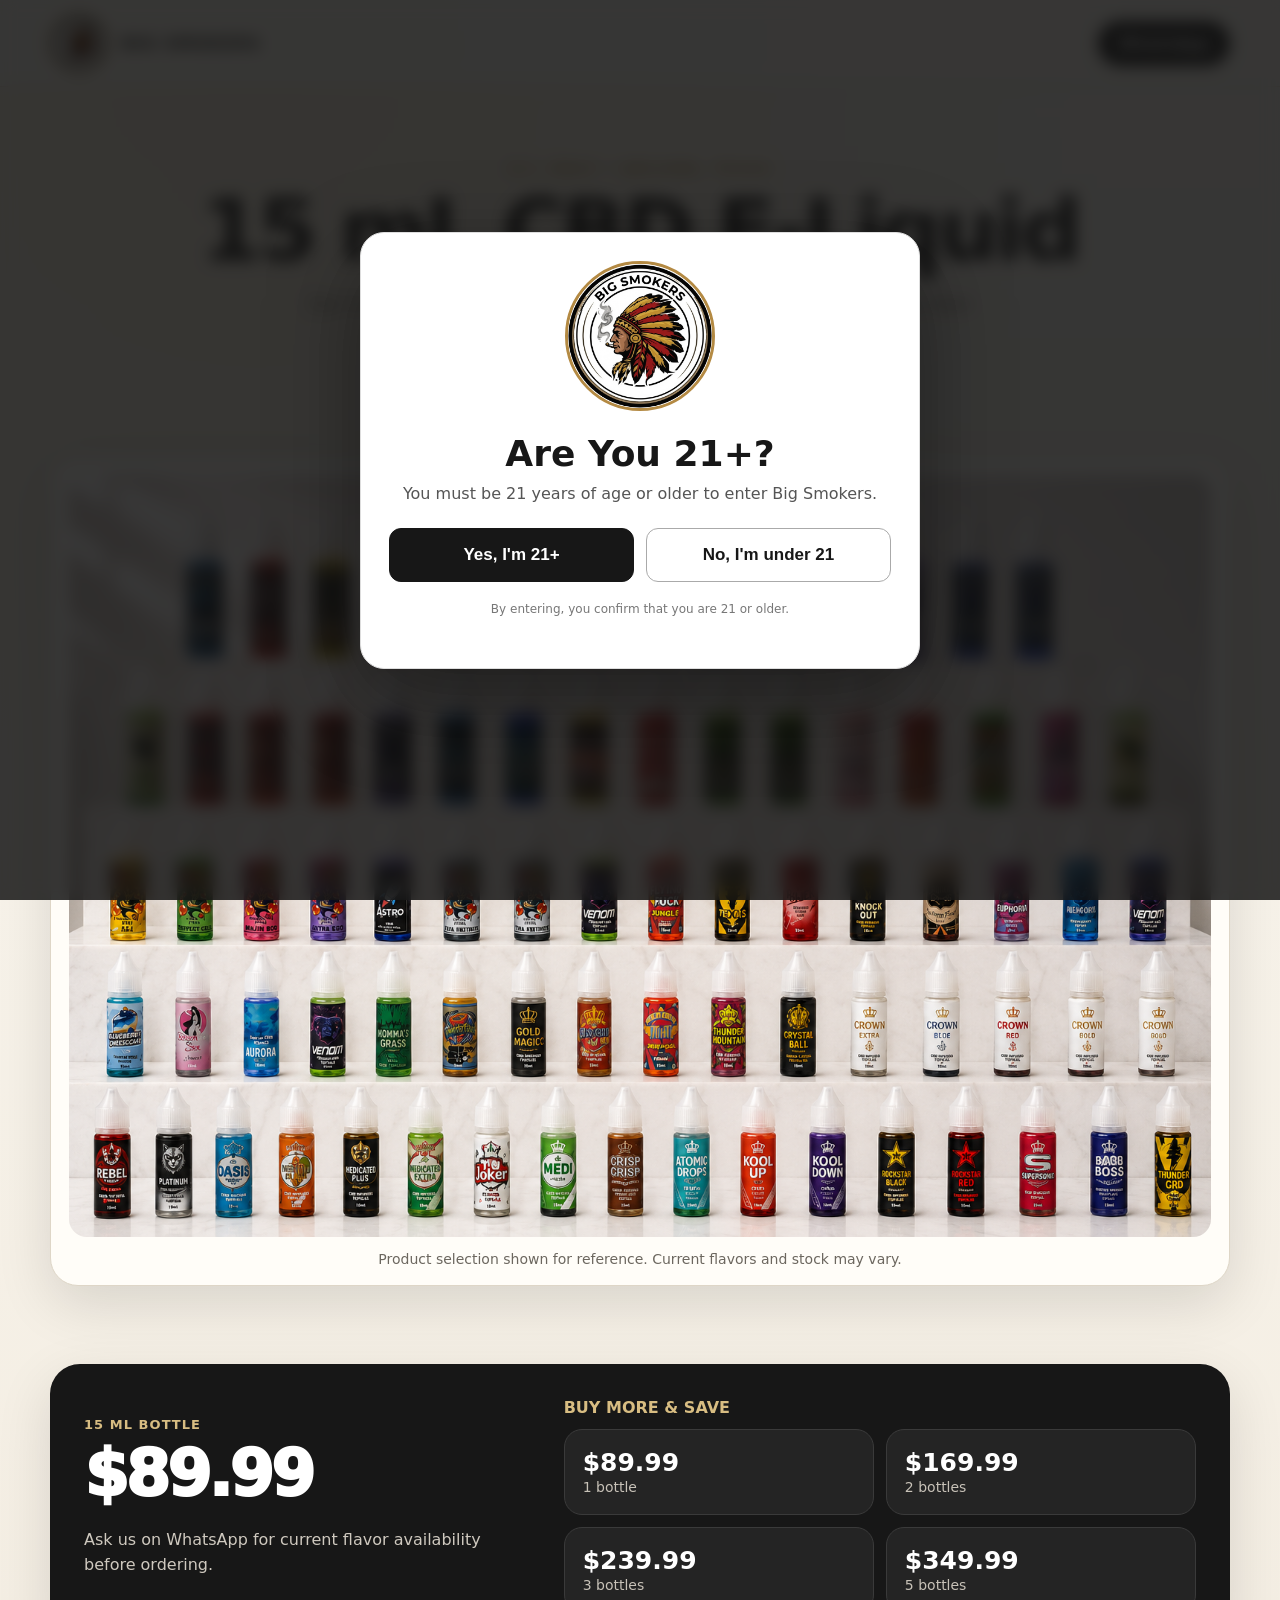
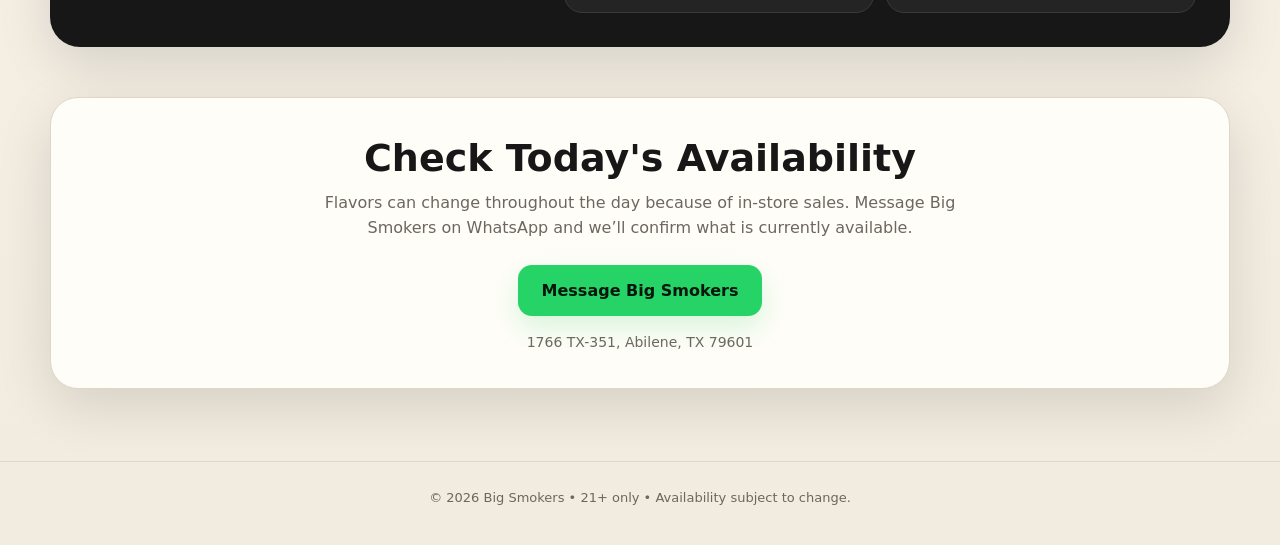
==== index.html @ 1f4ccf9c "Add files via upload" ====
<!doctype html>
<html lang="en">
<head>
<meta charset="utf-8">
<meta name="viewport" content="width=device-width,initial-scale=1">
<title>Big Smokers | 15 mL CBD E-Liquid</title>
<style>
:root{
  --cream:#f6f1e8;
  --paper:#fffdf8;
  --ink:#171717;
  --muted:#6c675f;
  --gold:#b48a43;
  --gold2:#d8bd82;
  --green:#25d366;
  --line:#ded6c7;
  --shadow:0 18px 55px rgba(0,0,0,.12);
}
*{box-sizing:border-box}
html{scroll-behavior:smooth}
body{
  margin:0;
  background:
    radial-gradient(circle at 20% 0%,rgba(216,189,130,.20),transparent 34%),
    linear-gradient(180deg,#faf7f0 0%,#f2ebdf 100%);
  color:var(--ink);
  font-family:Inter,ui-sans-serif,system-ui,-apple-system,BlinkMacSystemFont,"Segoe UI",sans-serif;
}
body.age-locked{overflow:hidden}
a{text-decoration:none;color:inherit}
.wrap{width:min(1180px,calc(100% - 32px));margin:auto}
header{
  position:sticky;top:0;z-index:20;
  backdrop-filter:blur(14px);
  background:rgba(250,247,240,.88);
  border-bottom:1px solid rgba(180,138,67,.24);
}
nav{height:86px;display:flex;align-items:center;justify-content:space-between;gap:18px}
.brand{display:flex;align-items:center;gap:14px;font-weight:900;letter-spacing:.08em}
.brand img{width:58px;height:58px;border-radius:50%;object-fit:cover;border:2px solid var(--gold)}
.whatsapp{
  background:var(--ink);color:white;padding:13px 20px;border-radius:999px;font-weight:800
}
.hero{padding:74px 0 34px;text-align:center}
.kicker{font-size:13px;letter-spacing:.18em;font-weight:900;color:var(--gold);text-transform:uppercase}
h1{font-size:clamp(44px,8vw,86px);line-height:.95;margin:14px auto 18px;max-width:950px;letter-spacing:-.045em}
.hero p{font-size:18px;line-height:1.6;color:var(--muted);max-width:700px;margin:0 auto 26px}
.cta{
  display:inline-flex;align-items:center;justify-content:center;
  background:var(--green);color:#08170d;font-weight:900;
  border-radius:14px;padding:16px 24px;box-shadow:0 12px 28px rgba(37,211,102,.18)
}
.photo-card{
  margin:32px auto 0;background:var(--paper);border:1px solid var(--line);
  border-radius:28px;padding:18px;box-shadow:var(--shadow);overflow:hidden
}
.photo-card img{display:block;width:100%;height:auto;border-radius:18px}
.caption{margin-top:14px;color:var(--muted);font-size:14px}
.price-section{padding:44px 0}
.price-card{
  display:grid;grid-template-columns:1fr 1.4fr;gap:28px;align-items:center;
  background:var(--ink);color:white;border-radius:30px;padding:34px;box-shadow:var(--shadow)
}
.price-main .label{color:var(--gold2);font-weight:800;letter-spacing:.08em;text-transform:uppercase;font-size:13px}
.price-main .price{font-size:64px;font-weight:950;letter-spacing:-.05em;margin:5px 0}
.price-main p{color:#cfc9bf;line-height:1.6}
.deals{display:grid;grid-template-columns:repeat(2,1fr);gap:12px}
.deal{background:#242424;border:1px solid #3a3a3a;border-radius:18px;padding:18px}
.deal strong{display:block;font-size:25px;color:white}
.deal span{color:#c8c2b8;font-size:14px}
.availability{padding:6px 0 72px}
.availability-card{
  text-align:center;background:var(--paper);border:1px solid var(--line);
  border-radius:28px;padding:38px;box-shadow:var(--shadow)
}
.availability-card h2{font-size:38px;margin:0 0 10px}
.availability-card p{color:var(--muted);max-width:680px;margin:0 auto 24px;line-height:1.6}
.location{font-size:14px;margin-top:18px;color:var(--muted)}
footer{border-top:1px solid var(--line);padding:28px 0 40px;text-align:center;color:var(--muted);font-size:13px}

/* Age gate */
.age-gate{
  position:fixed;inset:0;z-index:999999;
  display:flex;align-items:center;justify-content:center;
  padding:18px;background:rgba(17,17,17,.84);
  backdrop-filter:blur(8px);
}
.age-dialog{
  width:min(560px,100%);background:white;border-radius:24px;
  padding:28px;text-align:center;box-shadow:0 28px 90px rgba(0,0,0,.42);
  border:1px solid #ddd;
}
.age-dialog img{
  width:150px;height:150px;object-fit:cover;border-radius:50%;
  border:3px solid var(--gold);margin-bottom:12px
}
.age-dialog h2{font-size:36px;margin:6px 0 8px}
.age-dialog p{color:#555;line-height:1.5;margin:0 auto 22px}
.age-actions{display:grid;grid-template-columns:1fr 1fr;gap:12px}
.age-actions button{
  min-height:54px;border-radius:12px;font-size:17px;font-weight:850;cursor:pointer
}
.yes{background:var(--ink);color:white;border:1px solid var(--ink)}
.no{background:white;color:var(--ink);border:1px solid #aaa}
.age-note{font-size:12px!important;color:#777!important;margin-top:18px!important}
.denied{display:none}
.age-dialog.denied-mode .initial{display:none}
.age-dialog.denied-mode .denied{display:block}
.age-dialog.denied-mode .age-actions{display:none}

@media(max-width:760px){
  nav{height:74px}.brand span{font-size:13px}.brand img{width:46px;height:46px}
  .whatsapp{padding:11px 14px;font-size:14px}
  .hero{padding:48px 0 24px}.hero p{font-size:16px}
  .photo-card{padding:10px;border-radius:20px}.photo-card img{border-radius:13px}
  .price-card{grid-template-columns:1fr;padding:24px}.price-main .price{font-size:54px}
  .deals{grid-template-columns:1fr}
  .availability-card{padding:28px 20px}.availability-card h2{font-size:32px}
  .age-dialog{padding:22px}.age-dialog img{width:120px;height:120px}.age-dialog h2{font-size:30px}
}
</style>
</head>
<body class="age-locked">

<div id="ageGate" class="age-gate" role="dialog" aria-modal="true" aria-labelledby="ageTitle">
  <div id="ageDialog" class="age-dialog">
    <div class="initial">
      <img src="big-smokers-logo.jpeg" alt="Big Smokers logo">
      <h2 id="ageTitle">Are You 21+?</h2>
      <p>You must be 21 years of age or older to enter Big Smokers.</p>
      <div class="age-actions">
        <button class="yes" onclick="enterSite()">Yes, I'm 21+</button>
        <button class="no" onclick="denyAccess()">No, I'm under 21</button>
      </div>
      <p class="age-note">By entering, you confirm that you are 21 or older.</p>
    </div>
    <div class="denied">
      <img src="big-smokers-logo.jpeg" alt="Big Smokers logo">
      <h2>Access Restricted</h2>
      <p>This website is intended only for visitors age 21 and older.</p>
    </div>
  </div>
</div>

<header>
  <div class="wrap">
    <nav>
      <a class="brand" href="#">
        <img src="big-smokers-logo.jpeg" alt="Big Smokers logo">
        <span>BIG SMOKERS</span>
      </a>
      <a class="whatsapp" href="https://wa.me/13134426433?text=Hi%20Big%20Smokers%2C%20I%27d%20like%20to%20check%20today%27s%20CBD%20availability%20and%20flavors.">WhatsApp</a>
    </nav>
  </div>
</header>

<main>
  <section class="hero">
    <div class="wrap">
      <div class="kicker">21+ Only • Abilene, Texas</div>
      <h1>15 mL CBD E-Liquid</h1>
      <p>Our in-store selection changes frequently. View the collection below, then message us to check which flavors are available today.</p>
      <a class="cta" href="https://wa.me/13134426433?text=Hi%20Big%20Smokers%2C%20I%27d%20like%20to%20check%20today%27s%20CBD%20availability%20and%20flavors.">Check Availability on WhatsApp</a>

      <div class="photo-card">
        <img src="cbd-products.png" alt="Big Smokers CBD e-liquid selection">
        <div class="caption">Product selection shown for reference. Current flavors and stock may vary.</div>
      </div>
    </div>
  </section>

  <section class="price-section">
    <div class="wrap">
      <div class="price-card">
        <div class="price-main">
          <div class="label">15 mL Bottle</div>
          <div class="price">$89.99</div>
          <p>Ask us on WhatsApp for current flavor availability before ordering.</p>
        </div>
        <div>
          <div class="label" style="color:#d8bd82;font-weight:900;margin-bottom:12px">BUY MORE &amp; SAVE</div>
          <div class="deals">
            <div class="deal"><strong>$89.99</strong><span>1 bottle</span></div>
            <div class="deal"><strong>$169.99</strong><span>2 bottles</span></div>
            <div class="deal"><strong>$239.99</strong><span>3 bottles</span></div>
            <div class="deal"><strong>$349.99</strong><span>5 bottles</span></div>
          </div>
        </div>
      </div>
    </div>
  </section>

  <section class="availability">
    <div class="wrap">
      <div class="availability-card">
        <h2>Check Today's Availability</h2>
        <p>Flavors can change throughout the day because of in-store sales. Message Big Smokers on WhatsApp and we’ll confirm what is currently available.</p>
        <a class="cta" href="https://wa.me/13134426433?text=Hi%20Big%20Smokers%2C%20I%27d%20like%20to%20check%20today%27s%20CBD%20availability%20and%20flavors.">Message Big Smokers</a>
        <div class="location">1766 TX-351, Abilene, TX 79601</div>
      </div>
    </div>
  </section>
</main>

<footer>
  <div class="wrap">© 2026 Big Smokers • 21+ only • Availability subject to change.</div>
</footer>

<script>
function enterSite(){
  document.getElementById("ageGate").style.display="none";
  document.body.classList.remove("age-locked");
}
function denyAccess(){
  document.getElementById("ageDialog").classList.add("denied-mode");
}
</script>
</body>
</html>
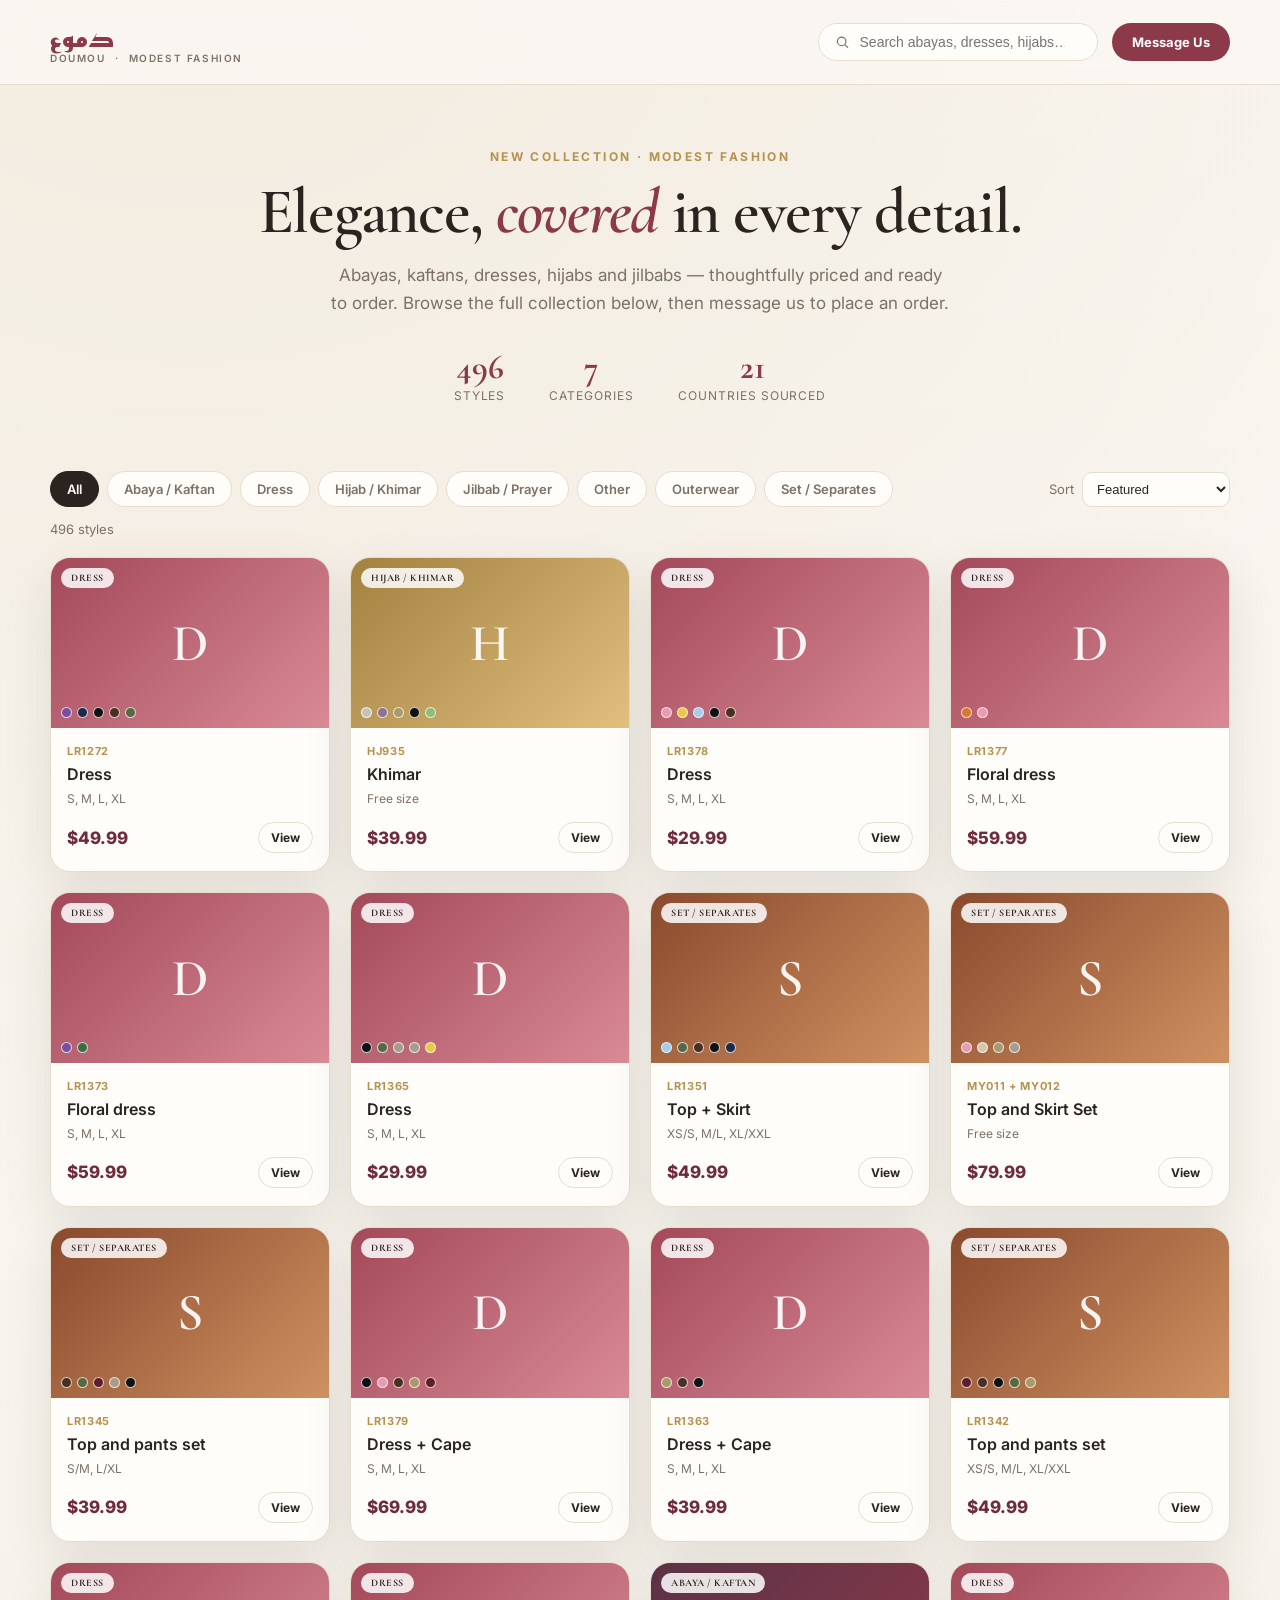
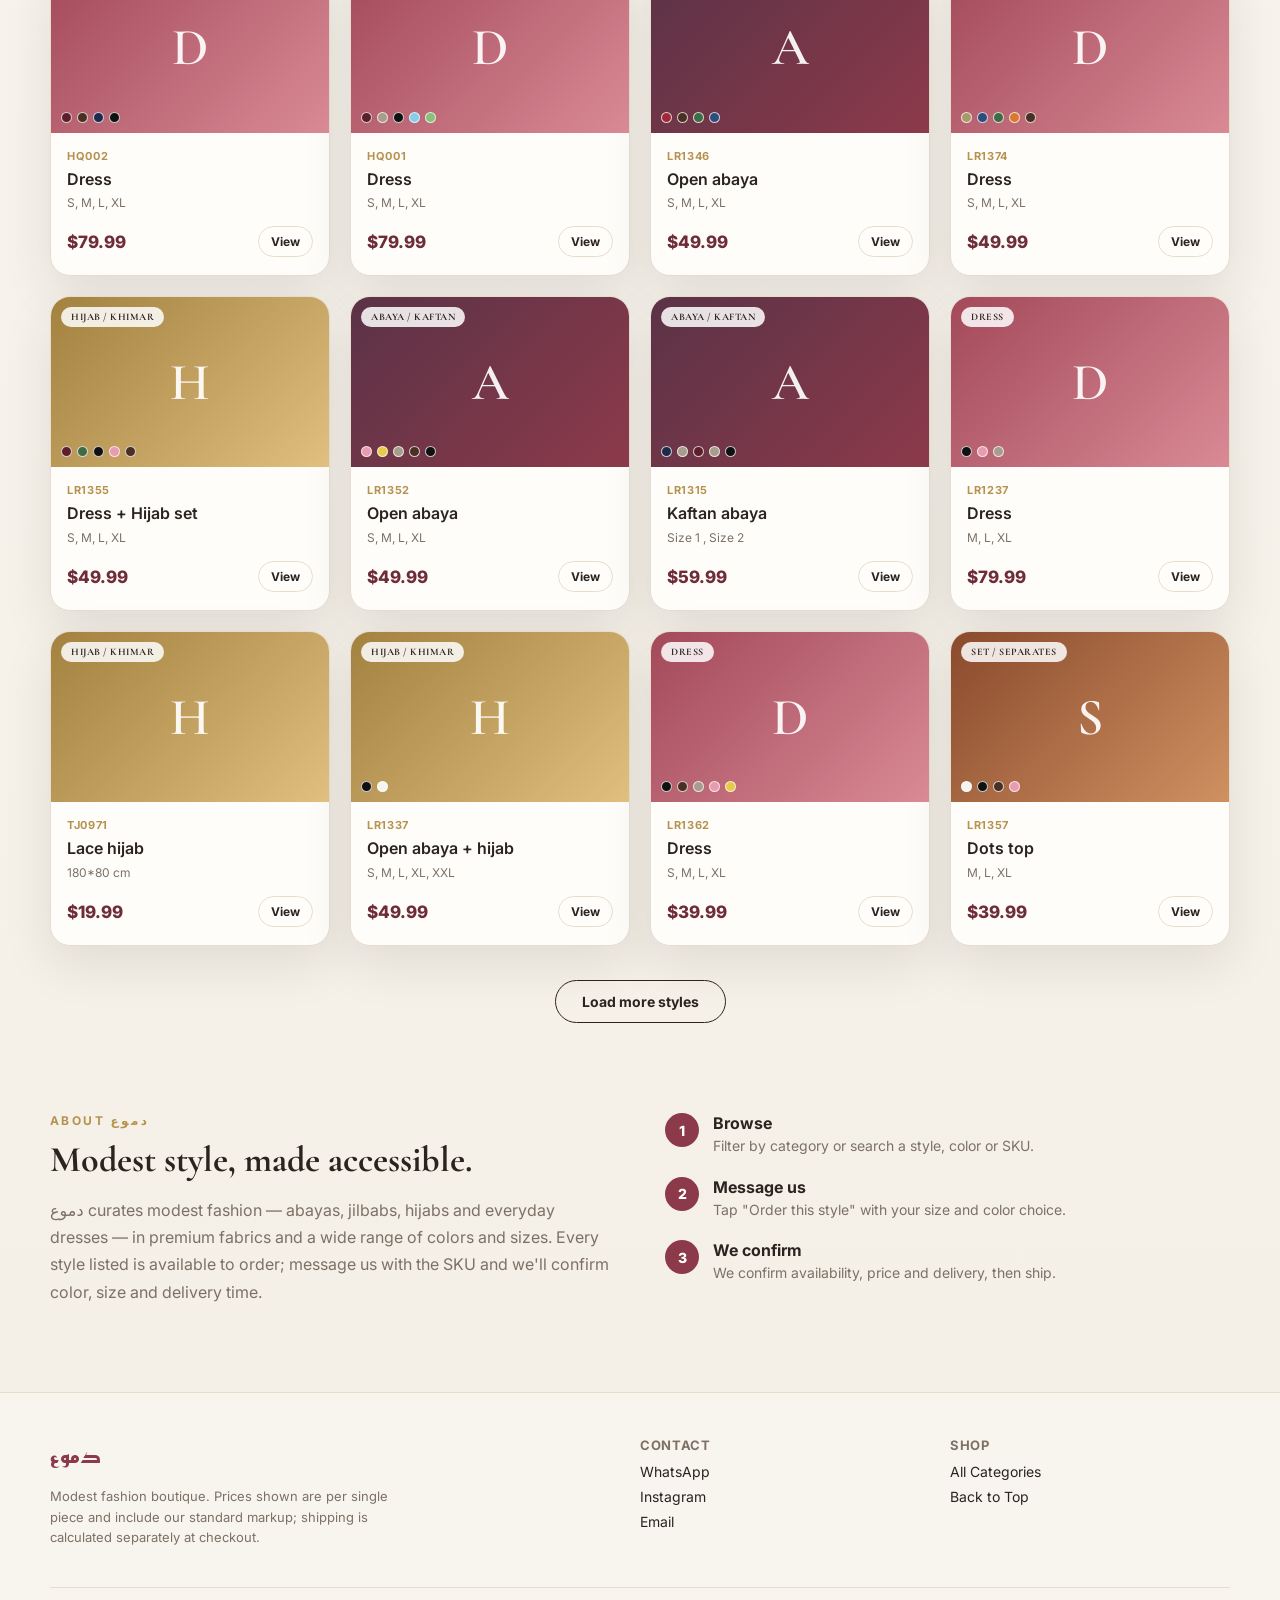
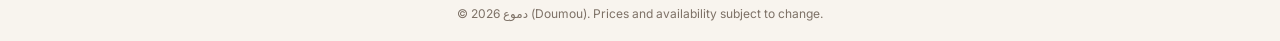
==== commit fcc61ced: "Replace site with دموع modest fashion storefront Removes the old Big Smokers CBD page and builds a n" ====
--- a/index.html
+++ b/index.html
@@ -3,217 +3,144 @@
 <head>
 <meta charset="utf-8">
 <meta name="viewport" content="width=device-width,initial-scale=1">
-<title>Big Smokers | 15 mL CBD E-Liquid</title>
-<style>
-:root{
-  --cream:#f6f1e8;
-  --paper:#fffdf8;
-  --ink:#171717;
-  --muted:#6c675f;
-  --gold:#b48a43;
-  --gold2:#d8bd82;
-  --green:#25d366;
-  --line:#ded6c7;
-  --shadow:0 18px 55px rgba(0,0,0,.12);
-}
-*{box-sizing:border-box}
-html{scroll-behavior:smooth}
-body{
-  margin:0;
-  background:
-    radial-gradient(circle at 20% 0%,rgba(216,189,130,.20),transparent 34%),
-    linear-gradient(180deg,#faf7f0 0%,#f2ebdf 100%);
-  color:var(--ink);
-  font-family:Inter,ui-sans-serif,system-ui,-apple-system,BlinkMacSystemFont,"Segoe UI",sans-serif;
-}
-body.age-locked{overflow:hidden}
-a{text-decoration:none;color:inherit}
-.wrap{width:min(1180px,calc(100% - 32px));margin:auto}
-header{
-  position:sticky;top:0;z-index:20;
-  backdrop-filter:blur(14px);
-  background:rgba(250,247,240,.88);
-  border-bottom:1px solid rgba(180,138,67,.24);
-}
-nav{height:86px;display:flex;align-items:center;justify-content:space-between;gap:18px}
-.brand{display:flex;align-items:center;gap:14px;font-weight:900;letter-spacing:.08em}
-.brand img{width:58px;height:58px;border-radius:50%;object-fit:cover;border:2px solid var(--gold)}
-.whatsapp{
-  background:var(--ink);color:white;padding:13px 20px;border-radius:999px;font-weight:800
-}
-.hero{padding:74px 0 34px;text-align:center}
-.kicker{font-size:13px;letter-spacing:.18em;font-weight:900;color:var(--gold);text-transform:uppercase}
-h1{font-size:clamp(44px,8vw,86px);line-height:.95;margin:14px auto 18px;max-width:950px;letter-spacing:-.045em}
-.hero p{font-size:18px;line-height:1.6;color:var(--muted);max-width:700px;margin:0 auto 26px}
-.cta{
-  display:inline-flex;align-items:center;justify-content:center;
-  background:var(--green);color:#08170d;font-weight:900;
-  border-radius:14px;padding:16px 24px;box-shadow:0 12px 28px rgba(37,211,102,.18)
-}
-.photo-card{
-  margin:32px auto 0;background:var(--paper);border:1px solid var(--line);
-  border-radius:28px;padding:18px;box-shadow:var(--shadow);overflow:hidden
-}
-.photo-card img{display:block;width:100%;height:auto;border-radius:18px}
-.caption{margin-top:14px;color:var(--muted);font-size:14px}
-.price-section{padding:44px 0}
-.price-card{
-  display:grid;grid-template-columns:1fr 1.4fr;gap:28px;align-items:center;
-  background:var(--ink);color:white;border-radius:30px;padding:34px;box-shadow:var(--shadow)
-}
-.price-main .label{color:var(--gold2);font-weight:800;letter-spacing:.08em;text-transform:uppercase;font-size:13px}
-.price-main .price{font-size:64px;font-weight:950;letter-spacing:-.05em;margin:5px 0}
-.price-main p{color:#cfc9bf;line-height:1.6}
-.deals{display:grid;grid-template-columns:repeat(2,1fr);gap:12px}
-.deal{background:#242424;border:1px solid #3a3a3a;border-radius:18px;padding:18px}
-.deal strong{display:block;font-size:25px;color:white}
-.deal span{color:#c8c2b8;font-size:14px}
-.availability{padding:6px 0 72px}
-.availability-card{
-  text-align:center;background:var(--paper);border:1px solid var(--line);
-  border-radius:28px;padding:38px;box-shadow:var(--shadow)
-}
-.availability-card h2{font-size:38px;margin:0 0 10px}
-.availability-card p{color:var(--muted);max-width:680px;margin:0 auto 24px;line-height:1.6}
-.location{font-size:14px;margin-top:18px;color:var(--muted)}
-footer{border-top:1px solid var(--line);padding:28px 0 40px;text-align:center;color:var(--muted);font-size:13px}
+<title>دموع | Modest Fashion Boutique</title>
+<meta name="description" content="دموع — modest fashion boutique. Abayas, dresses, hijabs, jilbabs and separates.">
+<link rel="preconnect" href="https://fonts.googleapis.com">
+<link rel="preconnect" href="https://fonts.gstatic.com" crossorigin>
+<link href="https://fonts.googleapis.com/css2?family=Cormorant+Garamond:ital,wght@0,500;0,600;1,500&family=Reem+Kufi:wght@500;700&family=Inter:wght@400;500;600;700&display=swap" rel="stylesheet">
+<link rel="stylesheet" href="style.css">
+</head>
+<body>
 
-/* Age gate */
-.age-gate{
-  position:fixed;inset:0;z-index:999999;
-  display:flex;align-items:center;justify-content:center;
-  padding:18px;background:rgba(17,17,17,.84);
-  backdrop-filter:blur(8px);
-}
-.age-dialog{
-  width:min(560px,100%);background:white;border-radius:24px;
-  padding:28px;text-align:center;box-shadow:0 28px 90px rgba(0,0,0,.42);
-  border:1px solid #ddd;
-}
-.age-dialog img{
-  width:150px;height:150px;object-fit:cover;border-radius:50%;
-  border:3px solid var(--gold);margin-bottom:12px
-}
-.age-dialog h2{font-size:36px;margin:6px 0 8px}
-.age-dialog p{color:#555;line-height:1.5;margin:0 auto 22px}
-.age-actions{display:grid;grid-template-columns:1fr 1fr;gap:12px}
-.age-actions button{
-  min-height:54px;border-radius:12px;font-size:17px;font-weight:850;cursor:pointer
-}
-.yes{background:var(--ink);color:white;border:1px solid var(--ink)}
-.no{background:white;color:var(--ink);border:1px solid #aaa}
-.age-note{font-size:12px!important;color:#777!important;margin-top:18px!important}
-.denied{display:none}
-.age-dialog.denied-mode .initial{display:none}
-.age-dialog.denied-mode .denied{display:block}
-.age-dialog.denied-mode .age-actions{display:none}
-
-@media(max-width:760px){
-  nav{height:74px}.brand span{font-size:13px}.brand img{width:46px;height:46px}
-  .whatsapp{padding:11px 14px;font-size:14px}
-  .hero{padding:48px 0 24px}.hero p{font-size:16px}
-  .photo-card{padding:10px;border-radius:20px}.photo-card img{border-radius:13px}
-  .price-card{grid-template-columns:1fr;padding:24px}.price-main .price{font-size:54px}
-  .deals{grid-template-columns:1fr}
-  .availability-card{padding:28px 20px}.availability-card h2{font-size:32px}
-  .age-dialog{padding:22px}.age-dialog img{width:120px;height:120px}.age-dialog h2{font-size:30px}
-}
-</style>
-</head>
-<body class="age-locked">
-
-<div id="ageGate" class="age-gate" role="dialog" aria-modal="true" aria-labelledby="ageTitle">
-  <div id="ageDialog" class="age-dialog">
-    <div class="initial">
-      <img src="big-smokers-logo.jpeg" alt="Big Smokers logo">
-      <h2 id="ageTitle">Are You 21+?</h2>
-      <p>You must be 21 years of age or older to enter Big Smokers.</p>
-      <div class="age-actions">
-        <button class="yes" onclick="enterSite()">Yes, I'm 21+</button>
-        <button class="no" onclick="denyAccess()">No, I'm under 21</button>
+<header class="site-header">
+  <div class="wrap nav">
+    <a class="brand" href="#top">
+      <span class="brand-ar">دموع</span>
+      <span class="brand-en">DOUMOU &nbsp;·&nbsp; Modest Fashion</span>
+    </a>
+    <button class="nav-toggle" id="navToggle" aria-label="Toggle menu" aria-expanded="false">
+      <span></span><span></span><span></span>
+    </button>
+    <div class="nav-actions" id="navActions">
+      <div class="search-box">
+        <svg width="16" height="16" viewBox="0 0 24 24" fill="none"><circle cx="11" cy="11" r="7" stroke="currentColor" stroke-width="2"/><path d="M21 21L16.65 16.65" stroke="currentColor" stroke-width="2" stroke-linecap="round"/></svg>
+        <input id="searchInput" type="search" placeholder="Search abayas, dresses, hijabs…" aria-label="Search products">
       </div>
-      <p class="age-note">By entering, you confirm that you are 21 or older.</p>
+      <a class="cta-small" id="contactCta" href="#" target="_blank" rel="noopener">Message Us</a>
     </div>
-    <div class="denied">
-      <img src="big-smokers-logo.jpeg" alt="Big Smokers logo">
-      <h2>Access Restricted</h2>
-      <p>This website is intended only for visitors age 21 and older.</p>
-    </div>
-  </div>
-</div>
-
-<header>
-  <div class="wrap">
-    <nav>
-      <a class="brand" href="#">
-        <img src="big-smokers-logo.jpeg" alt="Big Smokers logo">
-        <span>BIG SMOKERS</span>
-      </a>
-      <a class="whatsapp" href="https://wa.me/13134426433?text=Hi%20Big%20Smokers%2C%20I%27d%20like%20to%20check%20today%27s%20CBD%20availability%20and%20flavors.">WhatsApp</a>
-    </nav>
   </div>
 </header>
 
-<main>
+<main id="top">
   <section class="hero">
     <div class="wrap">
-      <div class="kicker">21+ Only • Abilene, Texas</div>
-      <h1>15 mL CBD E-Liquid</h1>
-      <p>Our in-store selection changes frequently. View the collection below, then message us to check which flavors are available today.</p>
-      <a class="cta" href="https://wa.me/13134426433?text=Hi%20Big%20Smokers%2C%20I%27d%20like%20to%20check%20today%27s%20CBD%20availability%20and%20flavors.">Check Availability on WhatsApp</a>
-
-      <div class="photo-card">
-        <img src="cbd-products.png" alt="Big Smokers CBD e-liquid selection">
-        <div class="caption">Product selection shown for reference. Current flavors and stock may vary.</div>
+      <div class="kicker">New Collection · Modest Fashion</div>
+      <h1>Elegance, <em>covered</em> in every detail.</h1>
+      <p>Abayas, kaftans, dresses, hijabs and jilbabs — thoughtfully priced and ready to order.
+      Browse the full collection below, then message us to place an order.</p>
+      <div class="hero-stats">
+        <div><strong id="statCount">0</strong><span>Styles</span></div>
+        <div><strong id="statCats">7</strong><span>Categories</span></div>
+        <div><strong>21</strong><span>Countries Sourced</span></div>
       </div>
     </div>
   </section>
 
-  <section class="price-section">
+  <section class="catalog">
     <div class="wrap">
-      <div class="price-card">
-        <div class="price-main">
-          <div class="label">15 mL Bottle</div>
-          <div class="price">$89.99</div>
-          <p>Ask us on WhatsApp for current flavor availability before ordering.</p>
+      <div class="filter-bar">
+        <div class="tabs" id="categoryTabs">
+          <button class="tab active" data-cat="all">All</button>
         </div>
-        <div>
-          <div class="label" style="color:#d8bd82;font-weight:900;margin-bottom:12px">BUY MORE &amp; SAVE</div>
-          <div class="deals">
-            <div class="deal"><strong>$89.99</strong><span>1 bottle</span></div>
-            <div class="deal"><strong>$169.99</strong><span>2 bottles</span></div>
-            <div class="deal"><strong>$239.99</strong><span>3 bottles</span></div>
-            <div class="deal"><strong>$349.99</strong><span>5 bottles</span></div>
-          </div>
+        <div class="sort-box">
+          <label for="sortSelect">Sort</label>
+          <select id="sortSelect">
+            <option value="featured">Featured</option>
+            <option value="price-asc">Price: Low to High</option>
+            <option value="price-desc">Price: High to Low</option>
+            <option value="name-asc">Name: A–Z</option>
+          </select>
         </div>
+      </div>
+
+      <div class="result-line">
+        <span id="resultCount"></span>
+        <button class="clear-filters" id="clearFilters" hidden>Clear filters</button>
+      </div>
+
+      <div class="grid" id="productGrid" aria-live="polite"></div>
+
+      <div class="empty-state" id="emptyState" hidden>
+        <p>No styles match your search.</p>
+        <button class="cta-outline" id="emptyClear">Clear filters</button>
+      </div>
+
+      <div class="load-more-wrap">
+        <button class="cta-outline" id="loadMoreBtn">Load more styles</button>
       </div>
     </div>
   </section>
 
-  <section class="availability">
-    <div class="wrap">
-      <div class="availability-card">
-        <h2>Check Today's Availability</h2>
-        <p>Flavors can change throughout the day because of in-store sales. Message Big Smokers on WhatsApp and we’ll confirm what is currently available.</p>
-        <a class="cta" href="https://wa.me/13134426433?text=Hi%20Big%20Smokers%2C%20I%27d%20like%20to%20check%20today%27s%20CBD%20availability%20and%20flavors.">Message Big Smokers</a>
-        <div class="location">1766 TX-351, Abilene, TX 79601</div>
+  <section class="about">
+    <div class="wrap about-grid">
+      <div>
+        <div class="kicker">About دموع</div>
+        <h2>Modest style, made accessible.</h2>
+        <p>دموع curates modest fashion — abayas, jilbabs, hijabs and everyday dresses — in
+        premium fabrics and a wide range of colors and sizes. Every style listed is available
+        to order; message us with the SKU and we'll confirm color, size and delivery time.</p>
+      </div>
+      <div class="how-to">
+        <div class="step"><span>1</span><div><strong>Browse</strong><p>Filter by category or search a style, color or SKU.</p></div></div>
+        <div class="step"><span>2</span><div><strong>Message us</strong><p>Tap "Order this style" with your size and color choice.</p></div></div>
+        <div class="step"><span>3</span><div><strong>We confirm</strong><p>We confirm availability, price and delivery, then ship.</p></div></div>
       </div>
     </div>
   </section>
 </main>
 
-<footer>
-  <div class="wrap">© 2026 Big Smokers • 21+ only • Availability subject to change.</div>
+<footer class="site-footer">
+  <div class="wrap footer-grid">
+    <div>
+      <span class="brand-ar small">دموع</span>
+      <p>Modest fashion boutique. Prices shown are per single piece and include our standard
+      markup; shipping is calculated separately at checkout.</p>
+    </div>
+    <div>
+      <strong>Contact</strong>
+      <a id="footerWhatsapp" href="#" target="_blank" rel="noopener">WhatsApp</a>
+      <a id="footerInstagram" href="#" target="_blank" rel="noopener">Instagram</a>
+      <a id="footerEmail" href="#">Email</a>
+    </div>
+    <div>
+      <strong>Shop</strong>
+      <a href="#categoryTabs">All Categories</a>
+      <a href="#top">Back to Top</a>
+    </div>
+  </div>
+  <div class="wrap legal">© <span id="year"></span> دموع (Doumou). Prices and availability subject to change.</div>
 </footer>
 
-<script>
-function enterSite(){
-  document.getElementById("ageGate").style.display="none";
-  document.body.classList.remove("age-locked");
-}
-function denyAccess(){
-  document.getElementById("ageDialog").classList.add("denied-mode");
-}
-</script>
+<div class="product-modal" id="productModal" role="dialog" aria-modal="true" hidden>
+  <div class="modal-backdrop" id="modalBackdrop"></div>
+  <div class="modal-panel">
+    <button class="modal-close" id="modalClose" aria-label="Close">&times;</button>
+    <div class="modal-swatch" id="modalSwatch"></div>
+    <div class="modal-body">
+      <div class="modal-cat" id="modalCat"></div>
+      <h3 id="modalName"></h3>
+      <div class="modal-price" id="modalPrice"></div>
+      <dl class="modal-facts">
+        <div><dt>SKU</dt><dd id="modalSku"></dd></div>
+        <div><dt>Material</dt><dd id="modalMaterial"></dd></div>
+        <div><dt>Sizes</dt><dd id="modalSizes"></dd></div>
+        <div><dt>Colors</dt><dd id="modalColors"></dd></div>
+      </dl>
+      <a class="cta" id="modalOrder" href="#" target="_blank" rel="noopener">Order this style</a>
+    </div>
+  </div>
+</div>
+
+<script src="app.js"></script>
 </body>
 </html>
--- a/style.css
+++ b/style.css
@@ -0,0 +1,195 @@
+:root{
+  --cream:#f8f4ee;
+  --paper:#fffdfa;
+  --ink:#2b2320;
+  --muted:#7d7166;
+  --rose:#8c3a4a;
+  --rose-dark:#6e2c39;
+  --gold:#b6924f;
+  --gold-light:#e7d6ae;
+  --line:#e7ddcd;
+  --shadow:0 18px 50px rgba(43,35,32,.10);
+}
+*{box-sizing:border-box}
+html{scroll-behavior:smooth}
+body{
+  margin:0;
+  background:
+    radial-gradient(circle at 15% -10%, rgba(182,146,79,.14), transparent 40%),
+    linear-gradient(180deg,#faf7f2 0%,#f4efe6 100%);
+  color:var(--ink);
+  font-family:Inter,ui-sans-serif,system-ui,-apple-system,"Segoe UI",sans-serif;
+}
+a{text-decoration:none;color:inherit}
+button{font-family:inherit}
+.wrap{width:min(1180px,calc(100% - 32px));margin:auto}
+h1,h2,h3{font-family:"Cormorant Garamond",Georgia,serif}
+
+/* ---------- Header ---------- */
+.site-header{
+  position:sticky;top:0;z-index:30;
+  backdrop-filter:blur(14px);
+  background:rgba(250,247,242,.9);
+  border-bottom:1px solid var(--line);
+}
+.nav{height:84px;display:flex;align-items:center;justify-content:space-between;gap:18px}
+.brand{display:flex;flex-direction:column;line-height:1.05}
+.brand-ar{font-family:"Reem Kufi",serif;font-size:30px;font-weight:700;color:var(--rose)}
+.brand-en{font-size:10px;letter-spacing:.16em;font-weight:600;color:var(--muted);text-transform:uppercase}
+.nav-actions{display:flex;align-items:center;gap:14px}
+.search-box{
+  display:flex;align-items:center;gap:8px;background:var(--paper);
+  border:1px solid var(--line);border-radius:999px;padding:9px 16px;color:var(--muted);
+  width:280px;
+}
+.search-box input{border:none;outline:none;background:transparent;font-size:14px;width:100%;color:var(--ink)}
+.cta-small{background:var(--rose);color:#fff;font-weight:700;font-size:13px;padding:11px 20px;border-radius:999px;white-space:nowrap}
+.nav-toggle{display:none;flex-direction:column;gap:4px;background:none;border:none;cursor:pointer;padding:6px}
+.nav-toggle span{width:22px;height:2px;background:var(--ink)}
+
+/* ---------- Hero ---------- */
+.hero{padding:64px 0 20px;text-align:center}
+.kicker{font-size:12px;letter-spacing:.2em;font-weight:700;color:var(--gold);text-transform:uppercase}
+h1{font-size:clamp(38px,6vw,64px);line-height:1.05;margin:14px auto 16px;max-width:780px;letter-spacing:-.02em;font-weight:600}
+h1 em{font-style:italic;color:var(--rose)}
+.hero p{font-size:17px;line-height:1.65;color:var(--muted);max-width:620px;margin:0 auto 30px}
+.hero-stats{display:flex;justify-content:center;gap:44px;margin-top:8px}
+.hero-stats div{display:flex;flex-direction:column;align-items:center}
+.hero-stats strong{font-family:"Cormorant Garamond",serif;font-size:34px;color:var(--rose)}
+.hero-stats span{font-size:12px;letter-spacing:.08em;text-transform:uppercase;color:var(--muted)}
+
+/* ---------- Filter bar ---------- */
+.catalog{padding:48px 0 20px}
+.filter-bar{
+  display:flex;justify-content:space-between;align-items:center;gap:16px;
+  flex-wrap:wrap;margin-bottom:14px;
+}
+.tabs{display:flex;flex-wrap:wrap;gap:8px}
+.tab{
+  border:1px solid var(--line);background:var(--paper);color:var(--muted);
+  padding:9px 16px;border-radius:999px;font-size:13px;font-weight:600;cursor:pointer;
+}
+.tab.active{background:var(--ink);border-color:var(--ink);color:#fff}
+.sort-box{display:flex;align-items:center;gap:8px;font-size:13px;color:var(--muted)}
+.sort-box select{
+  border:1px solid var(--line);background:var(--paper);border-radius:10px;
+  padding:8px 10px;font-size:13px;color:var(--ink)
+}
+.result-line{display:flex;justify-content:space-between;align-items:center;margin:8px 0 20px;font-size:13px;color:var(--muted)}
+.clear-filters{border:none;background:none;color:var(--rose);font-weight:700;cursor:pointer;font-size:13px}
+
+/* ---------- Grid & cards ---------- */
+.grid{
+  display:grid;grid-template-columns:repeat(auto-fill,minmax(240px,1fr));gap:20px;
+}
+.card{
+  background:var(--paper);border:1px solid var(--line);border-radius:20px;overflow:hidden;
+  box-shadow:var(--shadow);cursor:pointer;display:flex;flex-direction:column;
+  transition:transform .15s ease;
+}
+.card:hover{transform:translateY(-3px)}
+.swatch{
+  height:170px;display:flex;align-items:center;justify-content:center;position:relative;
+  font-family:"Cormorant Garamond",serif;color:rgba(255,255,255,.92);
+}
+.swatch .mono{font-size:52px;font-weight:600}
+.swatch .cat-pill{
+  position:absolute;top:10px;left:10px;background:rgba(255,255,255,.85);color:var(--ink);
+  font-size:10px;font-weight:700;letter-spacing:.05em;text-transform:uppercase;
+  padding:4px 10px;border-radius:999px
+}
+.dots{position:absolute;bottom:10px;left:10px;display:flex;gap:5px}
+.dot{width:11px;height:11px;border-radius:50%;border:1.5px solid rgba(255,255,255,.75)}
+.card-body{padding:16px 16px 18px;display:flex;flex-direction:column;gap:6px;flex:1}
+.card-cat{font-size:11px;letter-spacing:.06em;text-transform:uppercase;color:var(--gold);font-weight:700}
+.card-name{font-weight:600;font-size:16px;line-height:1.3}
+.card-meta{font-size:12px;color:var(--muted)}
+.card-bottom{display:flex;justify-content:space-between;align-items:center;margin-top:auto;padding-top:10px}
+.card-price{font-weight:800;font-size:17px;color:var(--rose-dark)}
+.card-order{font-size:12px;font-weight:700;color:var(--ink);border:1px solid var(--line);padding:7px 12px;border-radius:999px}
+
+.empty-state{text-align:center;padding:60px 0;color:var(--muted)}
+.load-more-wrap{text-align:center;margin-top:34px}
+.cta-outline{
+  display:inline-block;border:1.5px solid var(--ink);color:var(--ink);font-weight:700;
+  padding:12px 26px;border-radius:999px;background:transparent;cursor:pointer;font-size:14px
+}
+.cta-outline:hover{background:var(--ink);color:#fff}
+
+/* ---------- About ---------- */
+.about{padding:70px 0}
+.about-grid{display:grid;grid-template-columns:1fr 1fr;gap:50px;align-items:start}
+.about h2{font-size:36px;margin:10px 0 14px}
+.about p{color:var(--muted);line-height:1.7}
+.how-to{display:flex;flex-direction:column;gap:20px}
+.step{display:flex;gap:14px;align-items:flex-start}
+.step span{
+  flex:none;width:34px;height:34px;border-radius:50%;background:var(--rose);color:#fff;
+  display:flex;align-items:center;justify-content:center;font-weight:800;font-size:14px
+}
+.step strong{display:block;margin-bottom:2px}
+.step p{margin:0;color:var(--muted);font-size:14px;line-height:1.55}
+
+/* ---------- Footer ---------- */
+.site-footer{border-top:1px solid var(--line);padding:44px 0 20px;background:var(--cream)}
+.footer-grid{display:grid;grid-template-columns:2fr 1fr 1fr;gap:30px;padding-bottom:26px}
+.footer-grid strong{display:block;margin-bottom:10px;font-size:13px;letter-spacing:.05em;text-transform:uppercase;color:var(--muted)}
+.footer-grid a{display:block;margin-bottom:8px;font-size:14px;color:var(--ink)}
+.brand-ar.small{font-family:"Reem Kufi",serif;font-size:24px;color:var(--rose);display:block;margin-bottom:10px}
+.footer-grid p{color:var(--muted);font-size:13px;line-height:1.6;max-width:340px}
+.legal{border-top:1px solid var(--line);padding-top:18px;font-size:12px;color:var(--muted);text-align:center}
+
+/* ---------- Modal ---------- */
+.product-modal{position:fixed;inset:0;z-index:999;display:flex;align-items:center;justify-content:center;padding:18px}
+.product-modal[hidden]{display:none}
+.modal-backdrop{position:absolute;inset:0;background:rgba(24,18,16,.55);backdrop-filter:blur(4px)}
+.modal-panel{
+  position:relative;background:var(--paper);border-radius:24px;overflow:hidden;
+  width:min(640px,100%);max-height:90vh;overflow-y:auto;box-shadow:0 30px 90px rgba(0,0,0,.35);
+}
+.modal-close{
+  position:absolute;top:14px;right:14px;z-index:2;background:rgba(255,255,255,.9);
+  border:none;width:34px;height:34px;border-radius:50%;font-size:20px;cursor:pointer;line-height:1
+}
+.modal-swatch{height:220px;display:flex;align-items:center;justify-content:center}
+.modal-swatch .mono{font-family:"Cormorant Garamond",serif;font-size:80px;color:rgba(255,255,255,.9)}
+.modal-body{padding:26px 30px 32px}
+.modal-cat{font-size:11px;letter-spacing:.08em;text-transform:uppercase;color:var(--gold);font-weight:700;margin-bottom:6px}
+.modal-body h3{font-size:30px;margin:0 0 8px}
+.modal-price{font-size:24px;font-weight:800;color:var(--rose-dark);margin-bottom:18px}
+.modal-facts{display:grid;grid-template-columns:1fr 1fr;gap:14px 20px;margin:0 0 24px}
+.modal-facts dt{font-size:11px;text-transform:uppercase;letter-spacing:.05em;color:var(--muted);margin-bottom:3px}
+.modal-facts dd{margin:0;font-size:14px;line-height:1.4}
+.modal-facts div:first-child{grid-column:1/-1}
+.cta{
+  display:inline-flex;align-items:center;justify-content:center;width:100%;
+  background:var(--rose);color:#fff;font-weight:800;border-radius:14px;padding:15px;font-size:15px
+}
+
+/* ---------- Responsive ---------- */
+@media(max-width:860px){
+  .about-grid{grid-template-columns:1fr}
+  .footer-grid{grid-template-columns:1fr}
+}
+@media(max-width:760px){
+  .nav{height:74px}
+  .brand-ar{font-size:24px}
+  .nav-toggle{display:flex}
+  .nav-actions{
+    display:none;
+    position:fixed;top:74px;left:0;right:0;background:var(--paper);border-bottom:1px solid var(--line);
+    flex-direction:column;align-items:stretch;padding:16px;gap:12px;box-shadow:var(--shadow);
+  }
+  .nav-actions.open{display:flex}
+  .search-box{width:100%}
+  .hero{padding:44px 0 10px}
+  .hero-stats{gap:26px}
+  .hero-stats strong{font-size:26px}
+  h1{font-size:clamp(32px,9vw,48px)}
+  .filter-bar{flex-direction:column;align-items:stretch}
+  .grid{grid-template-columns:repeat(auto-fill,minmax(150px,1fr));gap:12px}
+  .swatch{height:130px}
+  .swatch .mono{font-size:38px}
+  .card-name{font-size:14px}
+  .card-price{font-size:15px}
+}
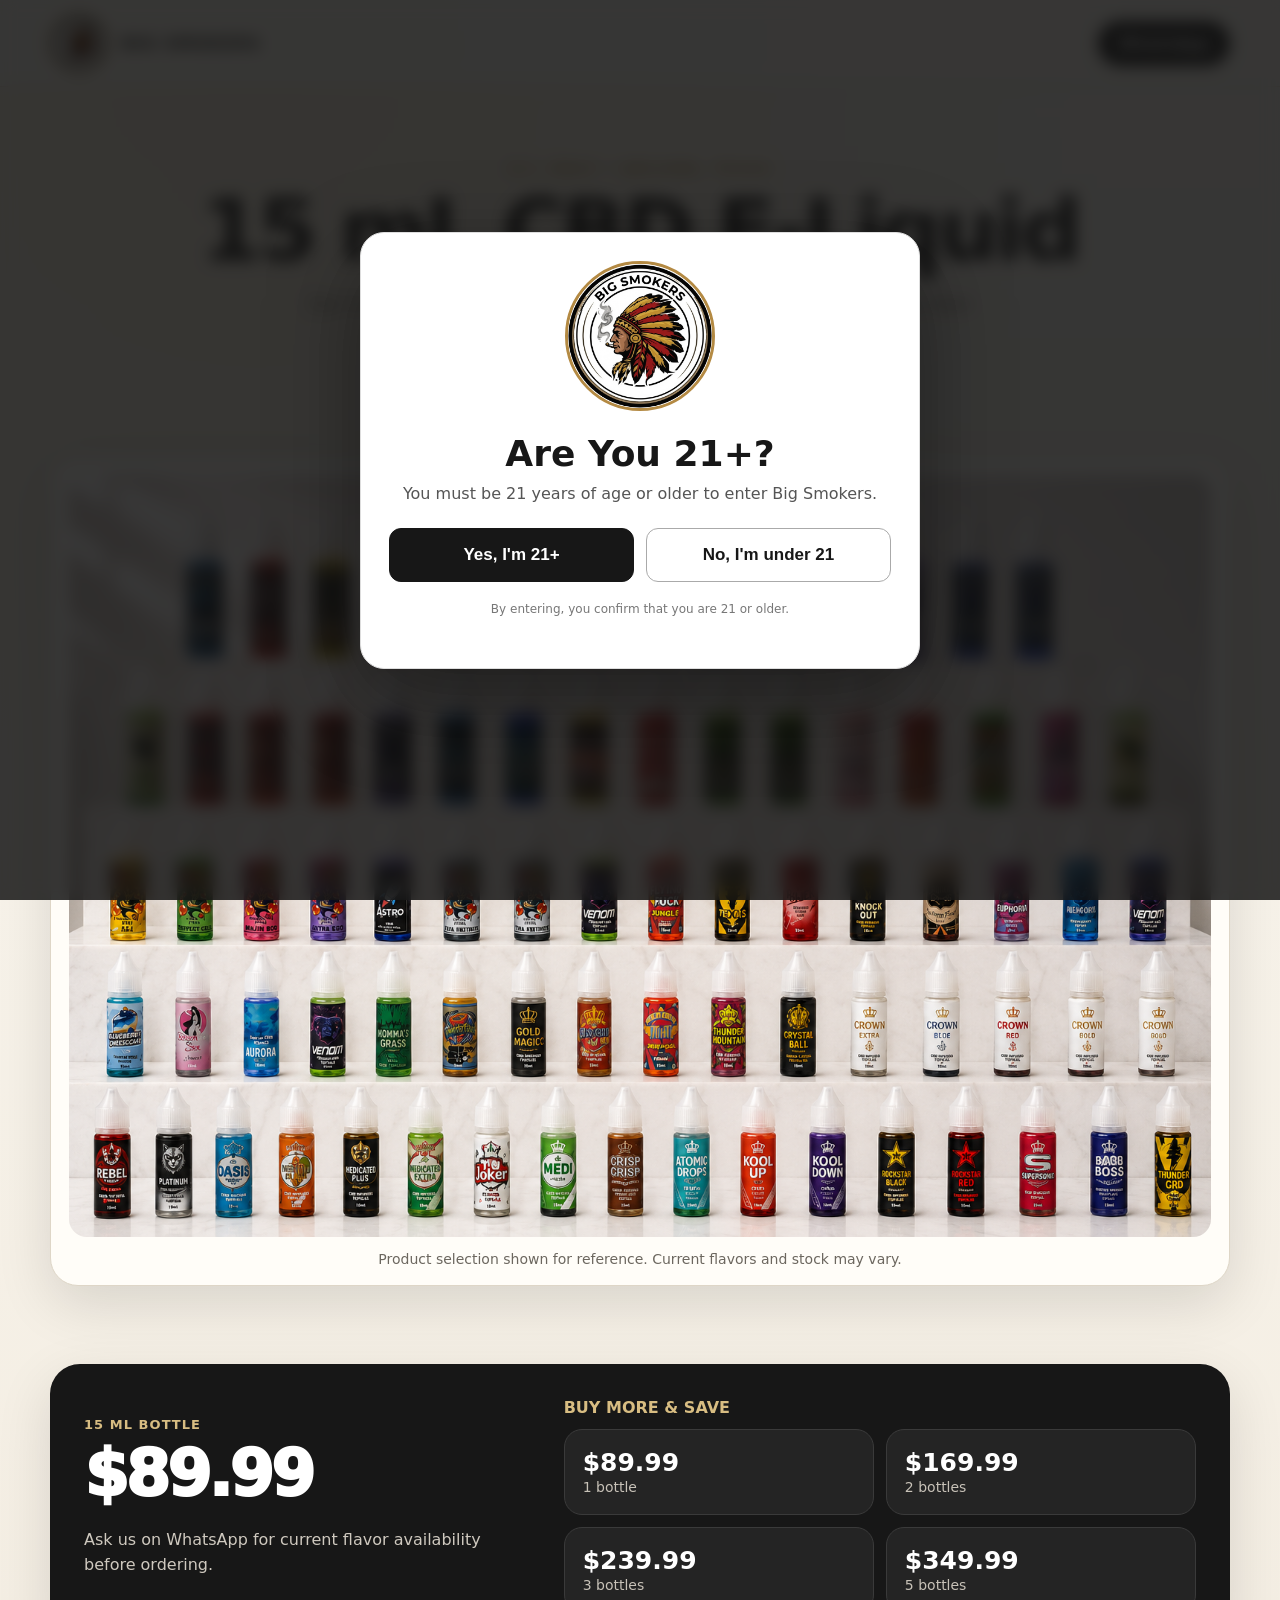
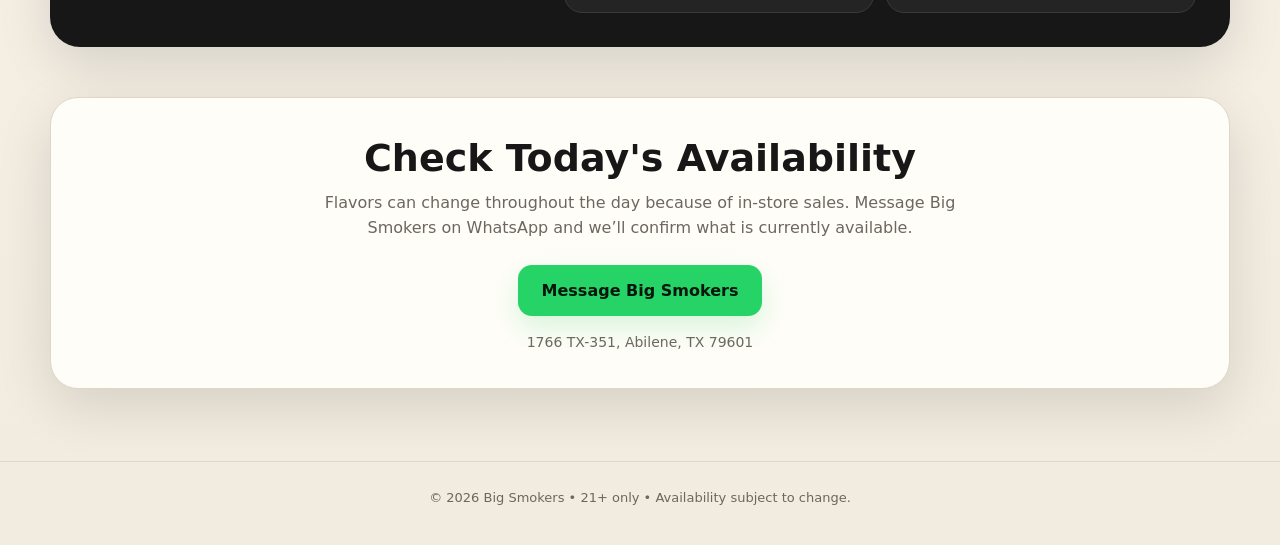
==== commit 4e5c073c: "Restore original Big Smokers site Reverts the previous commit that replaced this page with the دموع " ====
--- a/index.html
+++ b/index.html
@@ -3,144 +3,217 @@
 <head>
 <meta charset="utf-8">
 <meta name="viewport" content="width=device-width,initial-scale=1">
-<title>دموع | Modest Fashion Boutique</title>
-<meta name="description" content="دموع — modest fashion boutique. Abayas, dresses, hijabs, jilbabs and separates.">
-<link rel="preconnect" href="https://fonts.googleapis.com">
-<link rel="preconnect" href="https://fonts.gstatic.com" crossorigin>
-<link href="https://fonts.googleapis.com/css2?family=Cormorant+Garamond:ital,wght@0,500;0,600;1,500&family=Reem+Kufi:wght@500;700&family=Inter:wght@400;500;600;700&display=swap" rel="stylesheet">
-<link rel="stylesheet" href="style.css">
+<title>Big Smokers | 15 mL CBD E-Liquid</title>
+<style>
+:root{
+  --cream:#f6f1e8;
+  --paper:#fffdf8;
+  --ink:#171717;
+  --muted:#6c675f;
+  --gold:#b48a43;
+  --gold2:#d8bd82;
+  --green:#25d366;
+  --line:#ded6c7;
+  --shadow:0 18px 55px rgba(0,0,0,.12);
+}
+*{box-sizing:border-box}
+html{scroll-behavior:smooth}
+body{
+  margin:0;
+  background:
+    radial-gradient(circle at 20% 0%,rgba(216,189,130,.20),transparent 34%),
+    linear-gradient(180deg,#faf7f0 0%,#f2ebdf 100%);
+  color:var(--ink);
+  font-family:Inter,ui-sans-serif,system-ui,-apple-system,BlinkMacSystemFont,"Segoe UI",sans-serif;
+}
+body.age-locked{overflow:hidden}
+a{text-decoration:none;color:inherit}
+.wrap{width:min(1180px,calc(100% - 32px));margin:auto}
+header{
+  position:sticky;top:0;z-index:20;
+  backdrop-filter:blur(14px);
+  background:rgba(250,247,240,.88);
+  border-bottom:1px solid rgba(180,138,67,.24);
+}
+nav{height:86px;display:flex;align-items:center;justify-content:space-between;gap:18px}
+.brand{display:flex;align-items:center;gap:14px;font-weight:900;letter-spacing:.08em}
+.brand img{width:58px;height:58px;border-radius:50%;object-fit:cover;border:2px solid var(--gold)}
+.whatsapp{
+  background:var(--ink);color:white;padding:13px 20px;border-radius:999px;font-weight:800
+}
+.hero{padding:74px 0 34px;text-align:center}
+.kicker{font-size:13px;letter-spacing:.18em;font-weight:900;color:var(--gold);text-transform:uppercase}
+h1{font-size:clamp(44px,8vw,86px);line-height:.95;margin:14px auto 18px;max-width:950px;letter-spacing:-.045em}
+.hero p{font-size:18px;line-height:1.6;color:var(--muted);max-width:700px;margin:0 auto 26px}
+.cta{
+  display:inline-flex;align-items:center;justify-content:center;
+  background:var(--green);color:#08170d;font-weight:900;
+  border-radius:14px;padding:16px 24px;box-shadow:0 12px 28px rgba(37,211,102,.18)
+}
+.photo-card{
+  margin:32px auto 0;background:var(--paper);border:1px solid var(--line);
+  border-radius:28px;padding:18px;box-shadow:var(--shadow);overflow:hidden
+}
+.photo-card img{display:block;width:100%;height:auto;border-radius:18px}
+.caption{margin-top:14px;color:var(--muted);font-size:14px}
+.price-section{padding:44px 0}
+.price-card{
+  display:grid;grid-template-columns:1fr 1.4fr;gap:28px;align-items:center;
+  background:var(--ink);color:white;border-radius:30px;padding:34px;box-shadow:var(--shadow)
+}
+.price-main .label{color:var(--gold2);font-weight:800;letter-spacing:.08em;text-transform:uppercase;font-size:13px}
+.price-main .price{font-size:64px;font-weight:950;letter-spacing:-.05em;margin:5px 0}
+.price-main p{color:#cfc9bf;line-height:1.6}
+.deals{display:grid;grid-template-columns:repeat(2,1fr);gap:12px}
+.deal{background:#242424;border:1px solid #3a3a3a;border-radius:18px;padding:18px}
+.deal strong{display:block;font-size:25px;color:white}
+.deal span{color:#c8c2b8;font-size:14px}
+.availability{padding:6px 0 72px}
+.availability-card{
+  text-align:center;background:var(--paper);border:1px solid var(--line);
+  border-radius:28px;padding:38px;box-shadow:var(--shadow)
+}
+.availability-card h2{font-size:38px;margin:0 0 10px}
+.availability-card p{color:var(--muted);max-width:680px;margin:0 auto 24px;line-height:1.6}
+.location{font-size:14px;margin-top:18px;color:var(--muted)}
+footer{border-top:1px solid var(--line);padding:28px 0 40px;text-align:center;color:var(--muted);font-size:13px}
+
+/* Age gate */
+.age-gate{
+  position:fixed;inset:0;z-index:999999;
+  display:flex;align-items:center;justify-content:center;
+  padding:18px;background:rgba(17,17,17,.84);
+  backdrop-filter:blur(8px);
+}
+.age-dialog{
+  width:min(560px,100%);background:white;border-radius:24px;
+  padding:28px;text-align:center;box-shadow:0 28px 90px rgba(0,0,0,.42);
+  border:1px solid #ddd;
+}
+.age-dialog img{
+  width:150px;height:150px;object-fit:cover;border-radius:50%;
+  border:3px solid var(--gold);margin-bottom:12px
+}
+.age-dialog h2{font-size:36px;margin:6px 0 8px}
+.age-dialog p{color:#555;line-height:1.5;margin:0 auto 22px}
+.age-actions{display:grid;grid-template-columns:1fr 1fr;gap:12px}
+.age-actions button{
+  min-height:54px;border-radius:12px;font-size:17px;font-weight:850;cursor:pointer
+}
+.yes{background:var(--ink);color:white;border:1px solid var(--ink)}
+.no{background:white;color:var(--ink);border:1px solid #aaa}
+.age-note{font-size:12px!important;color:#777!important;margin-top:18px!important}
+.denied{display:none}
+.age-dialog.denied-mode .initial{display:none}
+.age-dialog.denied-mode .denied{display:block}
+.age-dialog.denied-mode .age-actions{display:none}
+
+@media(max-width:760px){
+  nav{height:74px}.brand span{font-size:13px}.brand img{width:46px;height:46px}
+  .whatsapp{padding:11px 14px;font-size:14px}
+  .hero{padding:48px 0 24px}.hero p{font-size:16px}
+  .photo-card{padding:10px;border-radius:20px}.photo-card img{border-radius:13px}
+  .price-card{grid-template-columns:1fr;padding:24px}.price-main .price{font-size:54px}
+  .deals{grid-template-columns:1fr}
+  .availability-card{padding:28px 20px}.availability-card h2{font-size:32px}
+  .age-dialog{padding:22px}.age-dialog img{width:120px;height:120px}.age-dialog h2{font-size:30px}
+}
+</style>
 </head>
-<body>
-
-<header class="site-header">
-  <div class="wrap nav">
-    <a class="brand" href="#top">
-      <span class="brand-ar">دموع</span>
-      <span class="brand-en">DOUMOU &nbsp;·&nbsp; Modest Fashion</span>
-    </a>
-    <button class="nav-toggle" id="navToggle" aria-label="Toggle menu" aria-expanded="false">
-      <span></span><span></span><span></span>
-    </button>
-    <div class="nav-actions" id="navActions">
-      <div class="search-box">
-        <svg width="16" height="16" viewBox="0 0 24 24" fill="none"><circle cx="11" cy="11" r="7" stroke="currentColor" stroke-width="2"/><path d="M21 21L16.65 16.65" stroke="currentColor" stroke-width="2" stroke-linecap="round"/></svg>
-        <input id="searchInput" type="search" placeholder="Search abayas, dresses, hijabs…" aria-label="Search products">
-      </div>
-      <a class="cta-small" id="contactCta" href="#" target="_blank" rel="noopener">Message Us</a>
-    </div>
+<body class="age-locked">
+
+<div id="ageGate" class="age-gate" role="dialog" aria-modal="true" aria-labelledby="ageTitle">
+  <div id="ageDialog" class="age-dialog">
+    <div class="initial">
+      <img src="big-smokers-logo.jpeg" alt="Big Smokers logo">
+      <h2 id="ageTitle">Are You 21+?</h2>
+      <p>You must be 21 years of age or older to enter Big Smokers.</p>
+      <div class="age-actions">
+        <button class="yes" onclick="enterSite()">Yes, I'm 21+</button>
+        <button class="no" onclick="denyAccess()">No, I'm under 21</button>
+      </div>
+      <p class="age-note">By entering, you confirm that you are 21 or older.</p>
+    </div>
+    <div class="denied">
+      <img src="big-smokers-logo.jpeg" alt="Big Smokers logo">
+      <h2>Access Restricted</h2>
+      <p>This website is intended only for visitors age 21 and older.</p>
+    </div>
+  </div>
+</div>
+
+<header>
+  <div class="wrap">
+    <nav>
+      <a class="brand" href="#">
+        <img src="big-smokers-logo.jpeg" alt="Big Smokers logo">
+        <span>BIG SMOKERS</span>
+      </a>
+      <a class="whatsapp" href="https://wa.me/13134426433?text=Hi%20Big%20Smokers%2C%20I%27d%20like%20to%20check%20today%27s%20CBD%20availability%20and%20flavors.">WhatsApp</a>
+    </nav>
   </div>
 </header>
 
-<main id="top">
+<main>
   <section class="hero">
     <div class="wrap">
-      <div class="kicker">New Collection · Modest Fashion</div>
-      <h1>Elegance, <em>covered</em> in every detail.</h1>
-      <p>Abayas, kaftans, dresses, hijabs and jilbabs — thoughtfully priced and ready to order.
-      Browse the full collection below, then message us to place an order.</p>
-      <div class="hero-stats">
-        <div><strong id="statCount">0</strong><span>Styles</span></div>
-        <div><strong id="statCats">7</strong><span>Categories</span></div>
-        <div><strong>21</strong><span>Countries Sourced</span></div>
+      <div class="kicker">21+ Only • Abilene, Texas</div>
+      <h1>15 mL CBD E-Liquid</h1>
+      <p>Our in-store selection changes frequently. View the collection below, then message us to check which flavors are available today.</p>
+      <a class="cta" href="https://wa.me/13134426433?text=Hi%20Big%20Smokers%2C%20I%27d%20like%20to%20check%20today%27s%20CBD%20availability%20and%20flavors.">Check Availability on WhatsApp</a>
+
+      <div class="photo-card">
+        <img src="cbd-products.png" alt="Big Smokers CBD e-liquid selection">
+        <div class="caption">Product selection shown for reference. Current flavors and stock may vary.</div>
       </div>
     </div>
   </section>
 
-  <section class="catalog">
+  <section class="price-section">
     <div class="wrap">
-      <div class="filter-bar">
-        <div class="tabs" id="categoryTabs">
-          <button class="tab active" data-cat="all">All</button>
+      <div class="price-card">
+        <div class="price-main">
+          <div class="label">15 mL Bottle</div>
+          <div class="price">$89.99</div>
+          <p>Ask us on WhatsApp for current flavor availability before ordering.</p>
         </div>
-        <div class="sort-box">
-          <label for="sortSelect">Sort</label>
-          <select id="sortSelect">
-            <option value="featured">Featured</option>
-            <option value="price-asc">Price: Low to High</option>
-            <option value="price-desc">Price: High to Low</option>
-            <option value="name-asc">Name: A–Z</option>
-          </select>
+        <div>
+          <div class="label" style="color:#d8bd82;font-weight:900;margin-bottom:12px">BUY MORE &amp; SAVE</div>
+          <div class="deals">
+            <div class="deal"><strong>$89.99</strong><span>1 bottle</span></div>
+            <div class="deal"><strong>$169.99</strong><span>2 bottles</span></div>
+            <div class="deal"><strong>$239.99</strong><span>3 bottles</span></div>
+            <div class="deal"><strong>$349.99</strong><span>5 bottles</span></div>
+          </div>
         </div>
       </div>
-
-      <div class="result-line">
-        <span id="resultCount"></span>
-        <button class="clear-filters" id="clearFilters" hidden>Clear filters</button>
-      </div>
-
-      <div class="grid" id="productGrid" aria-live="polite"></div>
-
-      <div class="empty-state" id="emptyState" hidden>
-        <p>No styles match your search.</p>
-        <button class="cta-outline" id="emptyClear">Clear filters</button>
-      </div>
-
-      <div class="load-more-wrap">
-        <button class="cta-outline" id="loadMoreBtn">Load more styles</button>
-      </div>
     </div>
   </section>
 
-  <section class="about">
-    <div class="wrap about-grid">
-      <div>
-        <div class="kicker">About دموع</div>
-        <h2>Modest style, made accessible.</h2>
-        <p>دموع curates modest fashion — abayas, jilbabs, hijabs and everyday dresses — in
-        premium fabrics and a wide range of colors and sizes. Every style listed is available
-        to order; message us with the SKU and we'll confirm color, size and delivery time.</p>
-      </div>
-      <div class="how-to">
-        <div class="step"><span>1</span><div><strong>Browse</strong><p>Filter by category or search a style, color or SKU.</p></div></div>
-        <div class="step"><span>2</span><div><strong>Message us</strong><p>Tap "Order this style" with your size and color choice.</p></div></div>
-        <div class="step"><span>3</span><div><strong>We confirm</strong><p>We confirm availability, price and delivery, then ship.</p></div></div>
+  <section class="availability">
+    <div class="wrap">
+      <div class="availability-card">
+        <h2>Check Today's Availability</h2>
+        <p>Flavors can change throughout the day because of in-store sales. Message Big Smokers on WhatsApp and we’ll confirm what is currently available.</p>
+        <a class="cta" href="https://wa.me/13134426433?text=Hi%20Big%20Smokers%2C%20I%27d%20like%20to%20check%20today%27s%20CBD%20availability%20and%20flavors.">Message Big Smokers</a>
+        <div class="location">1766 TX-351, Abilene, TX 79601</div>
       </div>
     </div>
   </section>
 </main>
 
-<footer class="site-footer">
-  <div class="wrap footer-grid">
-    <div>
-      <span class="brand-ar small">دموع</span>
-      <p>Modest fashion boutique. Prices shown are per single piece and include our standard
-      markup; shipping is calculated separately at checkout.</p>
-    </div>
-    <div>
-      <strong>Contact</strong>
-      <a id="footerWhatsapp" href="#" target="_blank" rel="noopener">WhatsApp</a>
-      <a id="footerInstagram" href="#" target="_blank" rel="noopener">Instagram</a>
-      <a id="footerEmail" href="#">Email</a>
-    </div>
-    <div>
-      <strong>Shop</strong>
-      <a href="#categoryTabs">All Categories</a>
-      <a href="#top">Back to Top</a>
-    </div>
-  </div>
-  <div class="wrap legal">© <span id="year"></span> دموع (Doumou). Prices and availability subject to change.</div>
+<footer>
+  <div class="wrap">© 2026 Big Smokers • 21+ only • Availability subject to change.</div>
 </footer>
 
-<div class="product-modal" id="productModal" role="dialog" aria-modal="true" hidden>
-  <div class="modal-backdrop" id="modalBackdrop"></div>
-  <div class="modal-panel">
-    <button class="modal-close" id="modalClose" aria-label="Close">&times;</button>
-    <div class="modal-swatch" id="modalSwatch"></div>
-    <div class="modal-body">
-      <div class="modal-cat" id="modalCat"></div>
-      <h3 id="modalName"></h3>
-      <div class="modal-price" id="modalPrice"></div>
-      <dl class="modal-facts">
-        <div><dt>SKU</dt><dd id="modalSku"></dd></div>
-        <div><dt>Material</dt><dd id="modalMaterial"></dd></div>
-        <div><dt>Sizes</dt><dd id="modalSizes"></dd></div>
-        <div><dt>Colors</dt><dd id="modalColors"></dd></div>
-      </dl>
-      <a class="cta" id="modalOrder" href="#" target="_blank" rel="noopener">Order this style</a>
-    </div>
-  </div>
-</div>
-
-<script src="app.js"></script>
+<script>
+function enterSite(){
+  document.getElementById("ageGate").style.display="none";
+  document.body.classList.remove("age-locked");
+}
+function denyAccess(){
+  document.getElementById("ageDialog").classList.add("denied-mode");
+}
+</script>
 </body>
 </html>
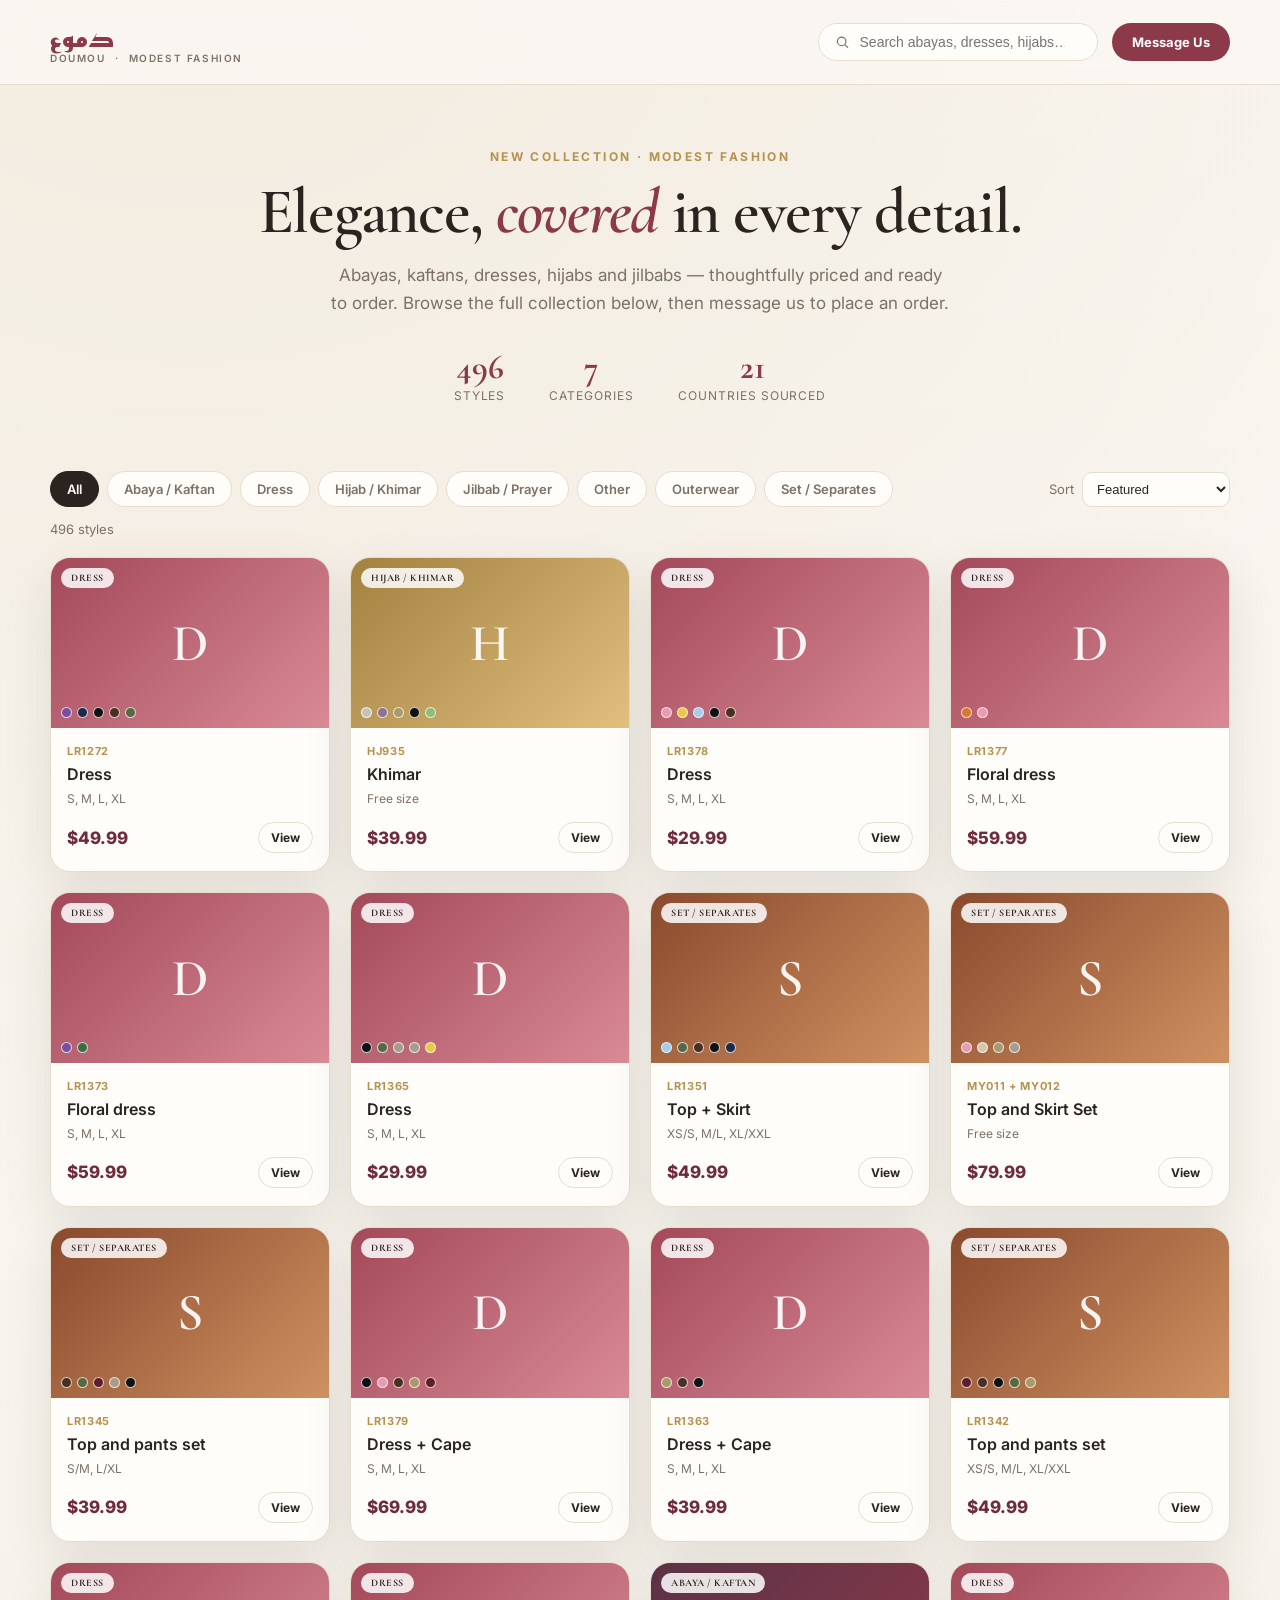
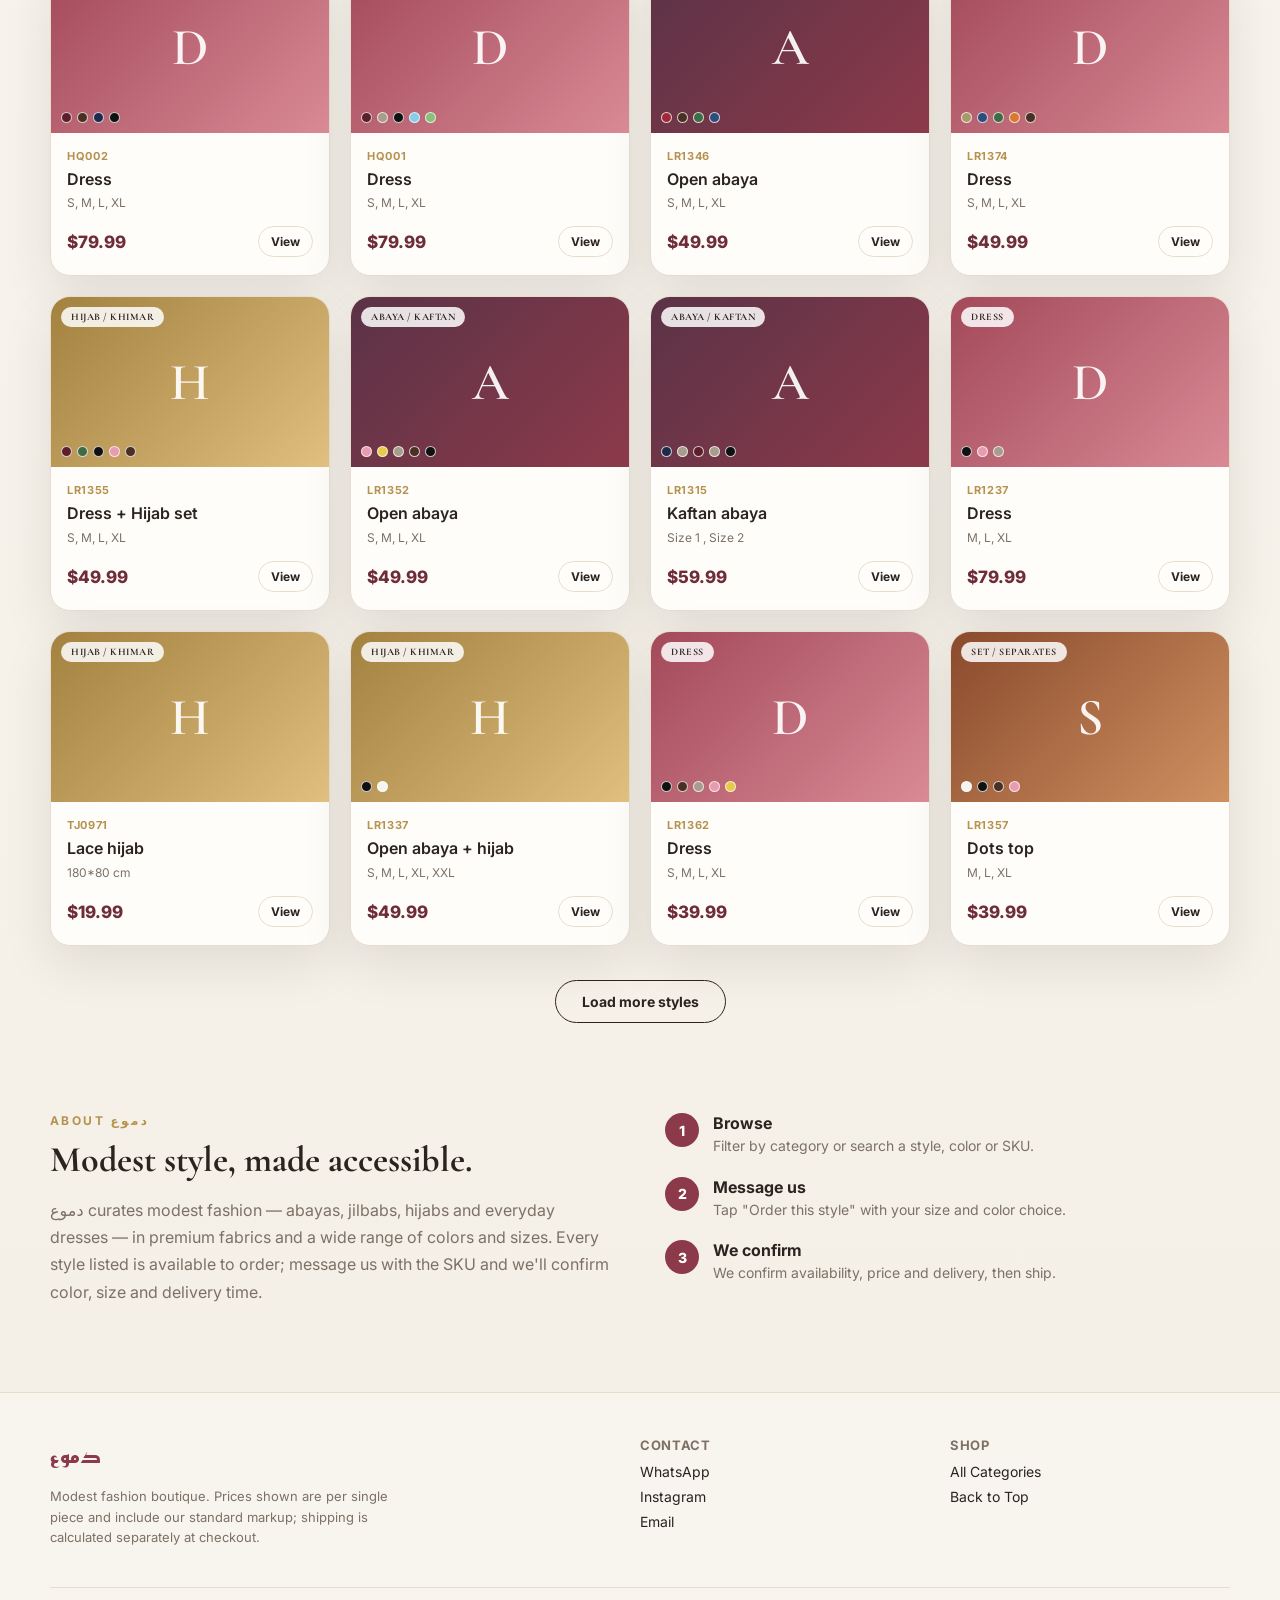
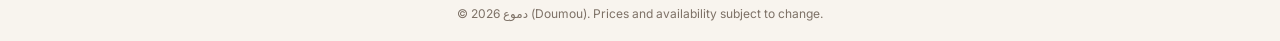
==== commit 51d0b652: "Replace Big Smokers with دموع modest fashion storefront (confirmed) User confirmed they want a whole" ====
--- a/index.html
+++ b/index.html
@@ -3,217 +3,144 @@
 <head>
 <meta charset="utf-8">
 <meta name="viewport" content="width=device-width,initial-scale=1">
-<title>Big Smokers | 15 mL CBD E-Liquid</title>
-<style>
-:root{
-  --cream:#f6f1e8;
-  --paper:#fffdf8;
-  --ink:#171717;
-  --muted:#6c675f;
-  --gold:#b48a43;
-  --gold2:#d8bd82;
-  --green:#25d366;
-  --line:#ded6c7;
-  --shadow:0 18px 55px rgba(0,0,0,.12);
-}
-*{box-sizing:border-box}
-html{scroll-behavior:smooth}
-body{
-  margin:0;
-  background:
-    radial-gradient(circle at 20% 0%,rgba(216,189,130,.20),transparent 34%),
-    linear-gradient(180deg,#faf7f0 0%,#f2ebdf 100%);
-  color:var(--ink);
-  font-family:Inter,ui-sans-serif,system-ui,-apple-system,BlinkMacSystemFont,"Segoe UI",sans-serif;
-}
-body.age-locked{overflow:hidden}
-a{text-decoration:none;color:inherit}
-.wrap{width:min(1180px,calc(100% - 32px));margin:auto}
-header{
-  position:sticky;top:0;z-index:20;
-  backdrop-filter:blur(14px);
-  background:rgba(250,247,240,.88);
-  border-bottom:1px solid rgba(180,138,67,.24);
-}
-nav{height:86px;display:flex;align-items:center;justify-content:space-between;gap:18px}
-.brand{display:flex;align-items:center;gap:14px;font-weight:900;letter-spacing:.08em}
-.brand img{width:58px;height:58px;border-radius:50%;object-fit:cover;border:2px solid var(--gold)}
-.whatsapp{
-  background:var(--ink);color:white;padding:13px 20px;border-radius:999px;font-weight:800
-}
-.hero{padding:74px 0 34px;text-align:center}
-.kicker{font-size:13px;letter-spacing:.18em;font-weight:900;color:var(--gold);text-transform:uppercase}
-h1{font-size:clamp(44px,8vw,86px);line-height:.95;margin:14px auto 18px;max-width:950px;letter-spacing:-.045em}
-.hero p{font-size:18px;line-height:1.6;color:var(--muted);max-width:700px;margin:0 auto 26px}
-.cta{
-  display:inline-flex;align-items:center;justify-content:center;
-  background:var(--green);color:#08170d;font-weight:900;
-  border-radius:14px;padding:16px 24px;box-shadow:0 12px 28px rgba(37,211,102,.18)
-}
-.photo-card{
-  margin:32px auto 0;background:var(--paper);border:1px solid var(--line);
-  border-radius:28px;padding:18px;box-shadow:var(--shadow);overflow:hidden
-}
-.photo-card img{display:block;width:100%;height:auto;border-radius:18px}
-.caption{margin-top:14px;color:var(--muted);font-size:14px}
-.price-section{padding:44px 0}
-.price-card{
-  display:grid;grid-template-columns:1fr 1.4fr;gap:28px;align-items:center;
-  background:var(--ink);color:white;border-radius:30px;padding:34px;box-shadow:var(--shadow)
-}
-.price-main .label{color:var(--gold2);font-weight:800;letter-spacing:.08em;text-transform:uppercase;font-size:13px}
-.price-main .price{font-size:64px;font-weight:950;letter-spacing:-.05em;margin:5px 0}
-.price-main p{color:#cfc9bf;line-height:1.6}
-.deals{display:grid;grid-template-columns:repeat(2,1fr);gap:12px}
-.deal{background:#242424;border:1px solid #3a3a3a;border-radius:18px;padding:18px}
-.deal strong{display:block;font-size:25px;color:white}
-.deal span{color:#c8c2b8;font-size:14px}
-.availability{padding:6px 0 72px}
-.availability-card{
-  text-align:center;background:var(--paper);border:1px solid var(--line);
-  border-radius:28px;padding:38px;box-shadow:var(--shadow)
-}
-.availability-card h2{font-size:38px;margin:0 0 10px}
-.availability-card p{color:var(--muted);max-width:680px;margin:0 auto 24px;line-height:1.6}
-.location{font-size:14px;margin-top:18px;color:var(--muted)}
-footer{border-top:1px solid var(--line);padding:28px 0 40px;text-align:center;color:var(--muted);font-size:13px}
+<title>دموع | Modest Fashion Boutique</title>
+<meta name="description" content="دموع — modest fashion boutique. Abayas, dresses, hijabs, jilbabs and separates.">
+<link rel="preconnect" href="https://fonts.googleapis.com">
+<link rel="preconnect" href="https://fonts.gstatic.com" crossorigin>
+<link href="https://fonts.googleapis.com/css2?family=Cormorant+Garamond:ital,wght@0,500;0,600;1,500&family=Reem+Kufi:wght@500;700&family=Inter:wght@400;500;600;700&display=swap" rel="stylesheet">
+<link rel="stylesheet" href="style.css">
+</head>
+<body>
 
-/* Age gate */
-.age-gate{
-  position:fixed;inset:0;z-index:999999;
-  display:flex;align-items:center;justify-content:center;
-  padding:18px;background:rgba(17,17,17,.84);
-  backdrop-filter:blur(8px);
-}
-.age-dialog{
-  width:min(560px,100%);background:white;border-radius:24px;
-  padding:28px;text-align:center;box-shadow:0 28px 90px rgba(0,0,0,.42);
-  border:1px solid #ddd;
-}
-.age-dialog img{
-  width:150px;height:150px;object-fit:cover;border-radius:50%;
-  border:3px solid var(--gold);margin-bottom:12px
-}
-.age-dialog h2{font-size:36px;margin:6px 0 8px}
-.age-dialog p{color:#555;line-height:1.5;margin:0 auto 22px}
-.age-actions{display:grid;grid-template-columns:1fr 1fr;gap:12px}
-.age-actions button{
-  min-height:54px;border-radius:12px;font-size:17px;font-weight:850;cursor:pointer
-}
-.yes{background:var(--ink);color:white;border:1px solid var(--ink)}
-.no{background:white;color:var(--ink);border:1px solid #aaa}
-.age-note{font-size:12px!important;color:#777!important;margin-top:18px!important}
-.denied{display:none}
-.age-dialog.denied-mode .initial{display:none}
-.age-dialog.denied-mode .denied{display:block}
-.age-dialog.denied-mode .age-actions{display:none}
-
-@media(max-width:760px){
-  nav{height:74px}.brand span{font-size:13px}.brand img{width:46px;height:46px}
-  .whatsapp{padding:11px 14px;font-size:14px}
-  .hero{padding:48px 0 24px}.hero p{font-size:16px}
-  .photo-card{padding:10px;border-radius:20px}.photo-card img{border-radius:13px}
-  .price-card{grid-template-columns:1fr;padding:24px}.price-main .price{font-size:54px}
-  .deals{grid-template-columns:1fr}
-  .availability-card{padding:28px 20px}.availability-card h2{font-size:32px}
-  .age-dialog{padding:22px}.age-dialog img{width:120px;height:120px}.age-dialog h2{font-size:30px}
-}
-</style>
-</head>
-<body class="age-locked">
-
-<div id="ageGate" class="age-gate" role="dialog" aria-modal="true" aria-labelledby="ageTitle">
-  <div id="ageDialog" class="age-dialog">
-    <div class="initial">
-      <img src="big-smokers-logo.jpeg" alt="Big Smokers logo">
-      <h2 id="ageTitle">Are You 21+?</h2>
-      <p>You must be 21 years of age or older to enter Big Smokers.</p>
-      <div class="age-actions">
-        <button class="yes" onclick="enterSite()">Yes, I'm 21+</button>
-        <button class="no" onclick="denyAccess()">No, I'm under 21</button>
+<header class="site-header">
+  <div class="wrap nav">
+    <a class="brand" href="#top">
+      <span class="brand-ar">دموع</span>
+      <span class="brand-en">DOUMOU &nbsp;·&nbsp; Modest Fashion</span>
+    </a>
+    <button class="nav-toggle" id="navToggle" aria-label="Toggle menu" aria-expanded="false">
+      <span></span><span></span><span></span>
+    </button>
+    <div class="nav-actions" id="navActions">
+      <div class="search-box">
+        <svg width="16" height="16" viewBox="0 0 24 24" fill="none"><circle cx="11" cy="11" r="7" stroke="currentColor" stroke-width="2"/><path d="M21 21L16.65 16.65" stroke="currentColor" stroke-width="2" stroke-linecap="round"/></svg>
+        <input id="searchInput" type="search" placeholder="Search abayas, dresses, hijabs…" aria-label="Search products">
       </div>
-      <p class="age-note">By entering, you confirm that you are 21 or older.</p>
+      <a class="cta-small" id="contactCta" href="#" target="_blank" rel="noopener">Message Us</a>
     </div>
-    <div class="denied">
-      <img src="big-smokers-logo.jpeg" alt="Big Smokers logo">
-      <h2>Access Restricted</h2>
-      <p>This website is intended only for visitors age 21 and older.</p>
-    </div>
-  </div>
-</div>
-
-<header>
-  <div class="wrap">
-    <nav>
-      <a class="brand" href="#">
-        <img src="big-smokers-logo.jpeg" alt="Big Smokers logo">
-        <span>BIG SMOKERS</span>
-      </a>
-      <a class="whatsapp" href="https://wa.me/13134426433?text=Hi%20Big%20Smokers%2C%20I%27d%20like%20to%20check%20today%27s%20CBD%20availability%20and%20flavors.">WhatsApp</a>
-    </nav>
   </div>
 </header>
 
-<main>
+<main id="top">
   <section class="hero">
     <div class="wrap">
-      <div class="kicker">21+ Only • Abilene, Texas</div>
-      <h1>15 mL CBD E-Liquid</h1>
-      <p>Our in-store selection changes frequently. View the collection below, then message us to check which flavors are available today.</p>
-      <a class="cta" href="https://wa.me/13134426433?text=Hi%20Big%20Smokers%2C%20I%27d%20like%20to%20check%20today%27s%20CBD%20availability%20and%20flavors.">Check Availability on WhatsApp</a>
-
-      <div class="photo-card">
-        <img src="cbd-products.png" alt="Big Smokers CBD e-liquid selection">
-        <div class="caption">Product selection shown for reference. Current flavors and stock may vary.</div>
+      <div class="kicker">New Collection · Modest Fashion</div>
+      <h1>Elegance, <em>covered</em> in every detail.</h1>
+      <p>Abayas, kaftans, dresses, hijabs and jilbabs — thoughtfully priced and ready to order.
+      Browse the full collection below, then message us to place an order.</p>
+      <div class="hero-stats">
+        <div><strong id="statCount">0</strong><span>Styles</span></div>
+        <div><strong id="statCats">7</strong><span>Categories</span></div>
+        <div><strong>21</strong><span>Countries Sourced</span></div>
       </div>
     </div>
   </section>
 
-  <section class="price-section">
+  <section class="catalog">
     <div class="wrap">
-      <div class="price-card">
-        <div class="price-main">
-          <div class="label">15 mL Bottle</div>
-          <div class="price">$89.99</div>
-          <p>Ask us on WhatsApp for current flavor availability before ordering.</p>
+      <div class="filter-bar">
+        <div class="tabs" id="categoryTabs">
+          <button class="tab active" data-cat="all">All</button>
         </div>
-        <div>
-          <div class="label" style="color:#d8bd82;font-weight:900;margin-bottom:12px">BUY MORE &amp; SAVE</div>
-          <div class="deals">
-            <div class="deal"><strong>$89.99</strong><span>1 bottle</span></div>
-            <div class="deal"><strong>$169.99</strong><span>2 bottles</span></div>
-            <div class="deal"><strong>$239.99</strong><span>3 bottles</span></div>
-            <div class="deal"><strong>$349.99</strong><span>5 bottles</span></div>
-          </div>
+        <div class="sort-box">
+          <label for="sortSelect">Sort</label>
+          <select id="sortSelect">
+            <option value="featured">Featured</option>
+            <option value="price-asc">Price: Low to High</option>
+            <option value="price-desc">Price: High to Low</option>
+            <option value="name-asc">Name: A–Z</option>
+          </select>
         </div>
+      </div>
+
+      <div class="result-line">
+        <span id="resultCount"></span>
+        <button class="clear-filters" id="clearFilters" hidden>Clear filters</button>
+      </div>
+
+      <div class="grid" id="productGrid" aria-live="polite"></div>
+
+      <div class="empty-state" id="emptyState" hidden>
+        <p>No styles match your search.</p>
+        <button class="cta-outline" id="emptyClear">Clear filters</button>
+      </div>
+
+      <div class="load-more-wrap">
+        <button class="cta-outline" id="loadMoreBtn">Load more styles</button>
       </div>
     </div>
   </section>
 
-  <section class="availability">
-    <div class="wrap">
-      <div class="availability-card">
-        <h2>Check Today's Availability</h2>
-        <p>Flavors can change throughout the day because of in-store sales. Message Big Smokers on WhatsApp and we’ll confirm what is currently available.</p>
-        <a class="cta" href="https://wa.me/13134426433?text=Hi%20Big%20Smokers%2C%20I%27d%20like%20to%20check%20today%27s%20CBD%20availability%20and%20flavors.">Message Big Smokers</a>
-        <div class="location">1766 TX-351, Abilene, TX 79601</div>
+  <section class="about">
+    <div class="wrap about-grid">
+      <div>
+        <div class="kicker">About دموع</div>
+        <h2>Modest style, made accessible.</h2>
+        <p>دموع curates modest fashion — abayas, jilbabs, hijabs and everyday dresses — in
+        premium fabrics and a wide range of colors and sizes. Every style listed is available
+        to order; message us with the SKU and we'll confirm color, size and delivery time.</p>
+      </div>
+      <div class="how-to">
+        <div class="step"><span>1</span><div><strong>Browse</strong><p>Filter by category or search a style, color or SKU.</p></div></div>
+        <div class="step"><span>2</span><div><strong>Message us</strong><p>Tap "Order this style" with your size and color choice.</p></div></div>
+        <div class="step"><span>3</span><div><strong>We confirm</strong><p>We confirm availability, price and delivery, then ship.</p></div></div>
       </div>
     </div>
   </section>
 </main>
 
-<footer>
-  <div class="wrap">© 2026 Big Smokers • 21+ only • Availability subject to change.</div>
+<footer class="site-footer">
+  <div class="wrap footer-grid">
+    <div>
+      <span class="brand-ar small">دموع</span>
+      <p>Modest fashion boutique. Prices shown are per single piece and include our standard
+      markup; shipping is calculated separately at checkout.</p>
+    </div>
+    <div>
+      <strong>Contact</strong>
+      <a id="footerWhatsapp" href="#" target="_blank" rel="noopener">WhatsApp</a>
+      <a id="footerInstagram" href="#" target="_blank" rel="noopener">Instagram</a>
+      <a id="footerEmail" href="#">Email</a>
+    </div>
+    <div>
+      <strong>Shop</strong>
+      <a href="#categoryTabs">All Categories</a>
+      <a href="#top">Back to Top</a>
+    </div>
+  </div>
+  <div class="wrap legal">© <span id="year"></span> دموع (Doumou). Prices and availability subject to change.</div>
 </footer>
 
-<script>
-function enterSite(){
-  document.getElementById("ageGate").style.display="none";
-  document.body.classList.remove("age-locked");
-}
-function denyAccess(){
-  document.getElementById("ageDialog").classList.add("denied-mode");
-}
-</script>
+<div class="product-modal" id="productModal" role="dialog" aria-modal="true" hidden>
+  <div class="modal-backdrop" id="modalBackdrop"></div>
+  <div class="modal-panel">
+    <button class="modal-close" id="modalClose" aria-label="Close">&times;</button>
+    <div class="modal-swatch" id="modalSwatch"></div>
+    <div class="modal-body">
+      <div class="modal-cat" id="modalCat"></div>
+      <h3 id="modalName"></h3>
+      <div class="modal-price" id="modalPrice"></div>
+      <dl class="modal-facts">
+        <div><dt>SKU</dt><dd id="modalSku"></dd></div>
+        <div><dt>Material</dt><dd id="modalMaterial"></dd></div>
+        <div><dt>Sizes</dt><dd id="modalSizes"></dd></div>
+        <div><dt>Colors</dt><dd id="modalColors"></dd></div>
+      </dl>
+      <a class="cta" id="modalOrder" href="#" target="_blank" rel="noopener">Order this style</a>
+    </div>
+  </div>
+</div>
+
+<script src="app.js"></script>
 </body>
 </html>
--- a/style.css
+++ b/style.css
@@ -0,0 +1,195 @@
+:root{
+  --cream:#f8f4ee;
+  --paper:#fffdfa;
+  --ink:#2b2320;
+  --muted:#7d7166;
+  --rose:#8c3a4a;
+  --rose-dark:#6e2c39;
+  --gold:#b6924f;
+  --gold-light:#e7d6ae;
+  --line:#e7ddcd;
+  --shadow:0 18px 50px rgba(43,35,32,.10);
+}
+*{box-sizing:border-box}
+html{scroll-behavior:smooth}
+body{
+  margin:0;
+  background:
+    radial-gradient(circle at 15% -10%, rgba(182,146,79,.14), transparent 40%),
+    linear-gradient(180deg,#faf7f2 0%,#f4efe6 100%);
+  color:var(--ink);
+  font-family:Inter,ui-sans-serif,system-ui,-apple-system,"Segoe UI",sans-serif;
+}
+a{text-decoration:none;color:inherit}
+button{font-family:inherit}
+.wrap{width:min(1180px,calc(100% - 32px));margin:auto}
+h1,h2,h3{font-family:"Cormorant Garamond",Georgia,serif}
+
+/* ---------- Header ---------- */
+.site-header{
+  position:sticky;top:0;z-index:30;
+  backdrop-filter:blur(14px);
+  background:rgba(250,247,242,.9);
+  border-bottom:1px solid var(--line);
+}
+.nav{height:84px;display:flex;align-items:center;justify-content:space-between;gap:18px}
+.brand{display:flex;flex-direction:column;line-height:1.05}
+.brand-ar{font-family:"Reem Kufi",serif;font-size:30px;font-weight:700;color:var(--rose)}
+.brand-en{font-size:10px;letter-spacing:.16em;font-weight:600;color:var(--muted);text-transform:uppercase}
+.nav-actions{display:flex;align-items:center;gap:14px}
+.search-box{
+  display:flex;align-items:center;gap:8px;background:var(--paper);
+  border:1px solid var(--line);border-radius:999px;padding:9px 16px;color:var(--muted);
+  width:280px;
+}
+.search-box input{border:none;outline:none;background:transparent;font-size:14px;width:100%;color:var(--ink)}
+.cta-small{background:var(--rose);color:#fff;font-weight:700;font-size:13px;padding:11px 20px;border-radius:999px;white-space:nowrap}
+.nav-toggle{display:none;flex-direction:column;gap:4px;background:none;border:none;cursor:pointer;padding:6px}
+.nav-toggle span{width:22px;height:2px;background:var(--ink)}
+
+/* ---------- Hero ---------- */
+.hero{padding:64px 0 20px;text-align:center}
+.kicker{font-size:12px;letter-spacing:.2em;font-weight:700;color:var(--gold);text-transform:uppercase}
+h1{font-size:clamp(38px,6vw,64px);line-height:1.05;margin:14px auto 16px;max-width:780px;letter-spacing:-.02em;font-weight:600}
+h1 em{font-style:italic;color:var(--rose)}
+.hero p{font-size:17px;line-height:1.65;color:var(--muted);max-width:620px;margin:0 auto 30px}
+.hero-stats{display:flex;justify-content:center;gap:44px;margin-top:8px}
+.hero-stats div{display:flex;flex-direction:column;align-items:center}
+.hero-stats strong{font-family:"Cormorant Garamond",serif;font-size:34px;color:var(--rose)}
+.hero-stats span{font-size:12px;letter-spacing:.08em;text-transform:uppercase;color:var(--muted)}
+
+/* ---------- Filter bar ---------- */
+.catalog{padding:48px 0 20px}
+.filter-bar{
+  display:flex;justify-content:space-between;align-items:center;gap:16px;
+  flex-wrap:wrap;margin-bottom:14px;
+}
+.tabs{display:flex;flex-wrap:wrap;gap:8px}
+.tab{
+  border:1px solid var(--line);background:var(--paper);color:var(--muted);
+  padding:9px 16px;border-radius:999px;font-size:13px;font-weight:600;cursor:pointer;
+}
+.tab.active{background:var(--ink);border-color:var(--ink);color:#fff}
+.sort-box{display:flex;align-items:center;gap:8px;font-size:13px;color:var(--muted)}
+.sort-box select{
+  border:1px solid var(--line);background:var(--paper);border-radius:10px;
+  padding:8px 10px;font-size:13px;color:var(--ink)
+}
+.result-line{display:flex;justify-content:space-between;align-items:center;margin:8px 0 20px;font-size:13px;color:var(--muted)}
+.clear-filters{border:none;background:none;color:var(--rose);font-weight:700;cursor:pointer;font-size:13px}
+
+/* ---------- Grid & cards ---------- */
+.grid{
+  display:grid;grid-template-columns:repeat(auto-fill,minmax(240px,1fr));gap:20px;
+}
+.card{
+  background:var(--paper);border:1px solid var(--line);border-radius:20px;overflow:hidden;
+  box-shadow:var(--shadow);cursor:pointer;display:flex;flex-direction:column;
+  transition:transform .15s ease;
+}
+.card:hover{transform:translateY(-3px)}
+.swatch{
+  height:170px;display:flex;align-items:center;justify-content:center;position:relative;
+  font-family:"Cormorant Garamond",serif;color:rgba(255,255,255,.92);
+}
+.swatch .mono{font-size:52px;font-weight:600}
+.swatch .cat-pill{
+  position:absolute;top:10px;left:10px;background:rgba(255,255,255,.85);color:var(--ink);
+  font-size:10px;font-weight:700;letter-spacing:.05em;text-transform:uppercase;
+  padding:4px 10px;border-radius:999px
+}
+.dots{position:absolute;bottom:10px;left:10px;display:flex;gap:5px}
+.dot{width:11px;height:11px;border-radius:50%;border:1.5px solid rgba(255,255,255,.75)}
+.card-body{padding:16px 16px 18px;display:flex;flex-direction:column;gap:6px;flex:1}
+.card-cat{font-size:11px;letter-spacing:.06em;text-transform:uppercase;color:var(--gold);font-weight:700}
+.card-name{font-weight:600;font-size:16px;line-height:1.3}
+.card-meta{font-size:12px;color:var(--muted)}
+.card-bottom{display:flex;justify-content:space-between;align-items:center;margin-top:auto;padding-top:10px}
+.card-price{font-weight:800;font-size:17px;color:var(--rose-dark)}
+.card-order{font-size:12px;font-weight:700;color:var(--ink);border:1px solid var(--line);padding:7px 12px;border-radius:999px}
+
+.empty-state{text-align:center;padding:60px 0;color:var(--muted)}
+.load-more-wrap{text-align:center;margin-top:34px}
+.cta-outline{
+  display:inline-block;border:1.5px solid var(--ink);color:var(--ink);font-weight:700;
+  padding:12px 26px;border-radius:999px;background:transparent;cursor:pointer;font-size:14px
+}
+.cta-outline:hover{background:var(--ink);color:#fff}
+
+/* ---------- About ---------- */
+.about{padding:70px 0}
+.about-grid{display:grid;grid-template-columns:1fr 1fr;gap:50px;align-items:start}
+.about h2{font-size:36px;margin:10px 0 14px}
+.about p{color:var(--muted);line-height:1.7}
+.how-to{display:flex;flex-direction:column;gap:20px}
+.step{display:flex;gap:14px;align-items:flex-start}
+.step span{
+  flex:none;width:34px;height:34px;border-radius:50%;background:var(--rose);color:#fff;
+  display:flex;align-items:center;justify-content:center;font-weight:800;font-size:14px
+}
+.step strong{display:block;margin-bottom:2px}
+.step p{margin:0;color:var(--muted);font-size:14px;line-height:1.55}
+
+/* ---------- Footer ---------- */
+.site-footer{border-top:1px solid var(--line);padding:44px 0 20px;background:var(--cream)}
+.footer-grid{display:grid;grid-template-columns:2fr 1fr 1fr;gap:30px;padding-bottom:26px}
+.footer-grid strong{display:block;margin-bottom:10px;font-size:13px;letter-spacing:.05em;text-transform:uppercase;color:var(--muted)}
+.footer-grid a{display:block;margin-bottom:8px;font-size:14px;color:var(--ink)}
+.brand-ar.small{font-family:"Reem Kufi",serif;font-size:24px;color:var(--rose);display:block;margin-bottom:10px}
+.footer-grid p{color:var(--muted);font-size:13px;line-height:1.6;max-width:340px}
+.legal{border-top:1px solid var(--line);padding-top:18px;font-size:12px;color:var(--muted);text-align:center}
+
+/* ---------- Modal ---------- */
+.product-modal{position:fixed;inset:0;z-index:999;display:flex;align-items:center;justify-content:center;padding:18px}
+.product-modal[hidden]{display:none}
+.modal-backdrop{position:absolute;inset:0;background:rgba(24,18,16,.55);backdrop-filter:blur(4px)}
+.modal-panel{
+  position:relative;background:var(--paper);border-radius:24px;overflow:hidden;
+  width:min(640px,100%);max-height:90vh;overflow-y:auto;box-shadow:0 30px 90px rgba(0,0,0,.35);
+}
+.modal-close{
+  position:absolute;top:14px;right:14px;z-index:2;background:rgba(255,255,255,.9);
+  border:none;width:34px;height:34px;border-radius:50%;font-size:20px;cursor:pointer;line-height:1
+}
+.modal-swatch{height:220px;display:flex;align-items:center;justify-content:center}
+.modal-swatch .mono{font-family:"Cormorant Garamond",serif;font-size:80px;color:rgba(255,255,255,.9)}
+.modal-body{padding:26px 30px 32px}
+.modal-cat{font-size:11px;letter-spacing:.08em;text-transform:uppercase;color:var(--gold);font-weight:700;margin-bottom:6px}
+.modal-body h3{font-size:30px;margin:0 0 8px}
+.modal-price{font-size:24px;font-weight:800;color:var(--rose-dark);margin-bottom:18px}
+.modal-facts{display:grid;grid-template-columns:1fr 1fr;gap:14px 20px;margin:0 0 24px}
+.modal-facts dt{font-size:11px;text-transform:uppercase;letter-spacing:.05em;color:var(--muted);margin-bottom:3px}
+.modal-facts dd{margin:0;font-size:14px;line-height:1.4}
+.modal-facts div:first-child{grid-column:1/-1}
+.cta{
+  display:inline-flex;align-items:center;justify-content:center;width:100%;
+  background:var(--rose);color:#fff;font-weight:800;border-radius:14px;padding:15px;font-size:15px
+}
+
+/* ---------- Responsive ---------- */
+@media(max-width:860px){
+  .about-grid{grid-template-columns:1fr}
+  .footer-grid{grid-template-columns:1fr}
+}
+@media(max-width:760px){
+  .nav{height:74px}
+  .brand-ar{font-size:24px}
+  .nav-toggle{display:flex}
+  .nav-actions{
+    display:none;
+    position:fixed;top:74px;left:0;right:0;background:var(--paper);border-bottom:1px solid var(--line);
+    flex-direction:column;align-items:stretch;padding:16px;gap:12px;box-shadow:var(--shadow);
+  }
+  .nav-actions.open{display:flex}
+  .search-box{width:100%}
+  .hero{padding:44px 0 10px}
+  .hero-stats{gap:26px}
+  .hero-stats strong{font-size:26px}
+  h1{font-size:clamp(32px,9vw,48px)}
+  .filter-bar{flex-direction:column;align-items:stretch}
+  .grid{grid-template-columns:repeat(auto-fill,minmax(150px,1fr));gap:12px}
+  .swatch{height:130px}
+  .swatch .mono{font-size:38px}
+  .card-name{font-size:14px}
+  .card-price{font-size:15px}
+}
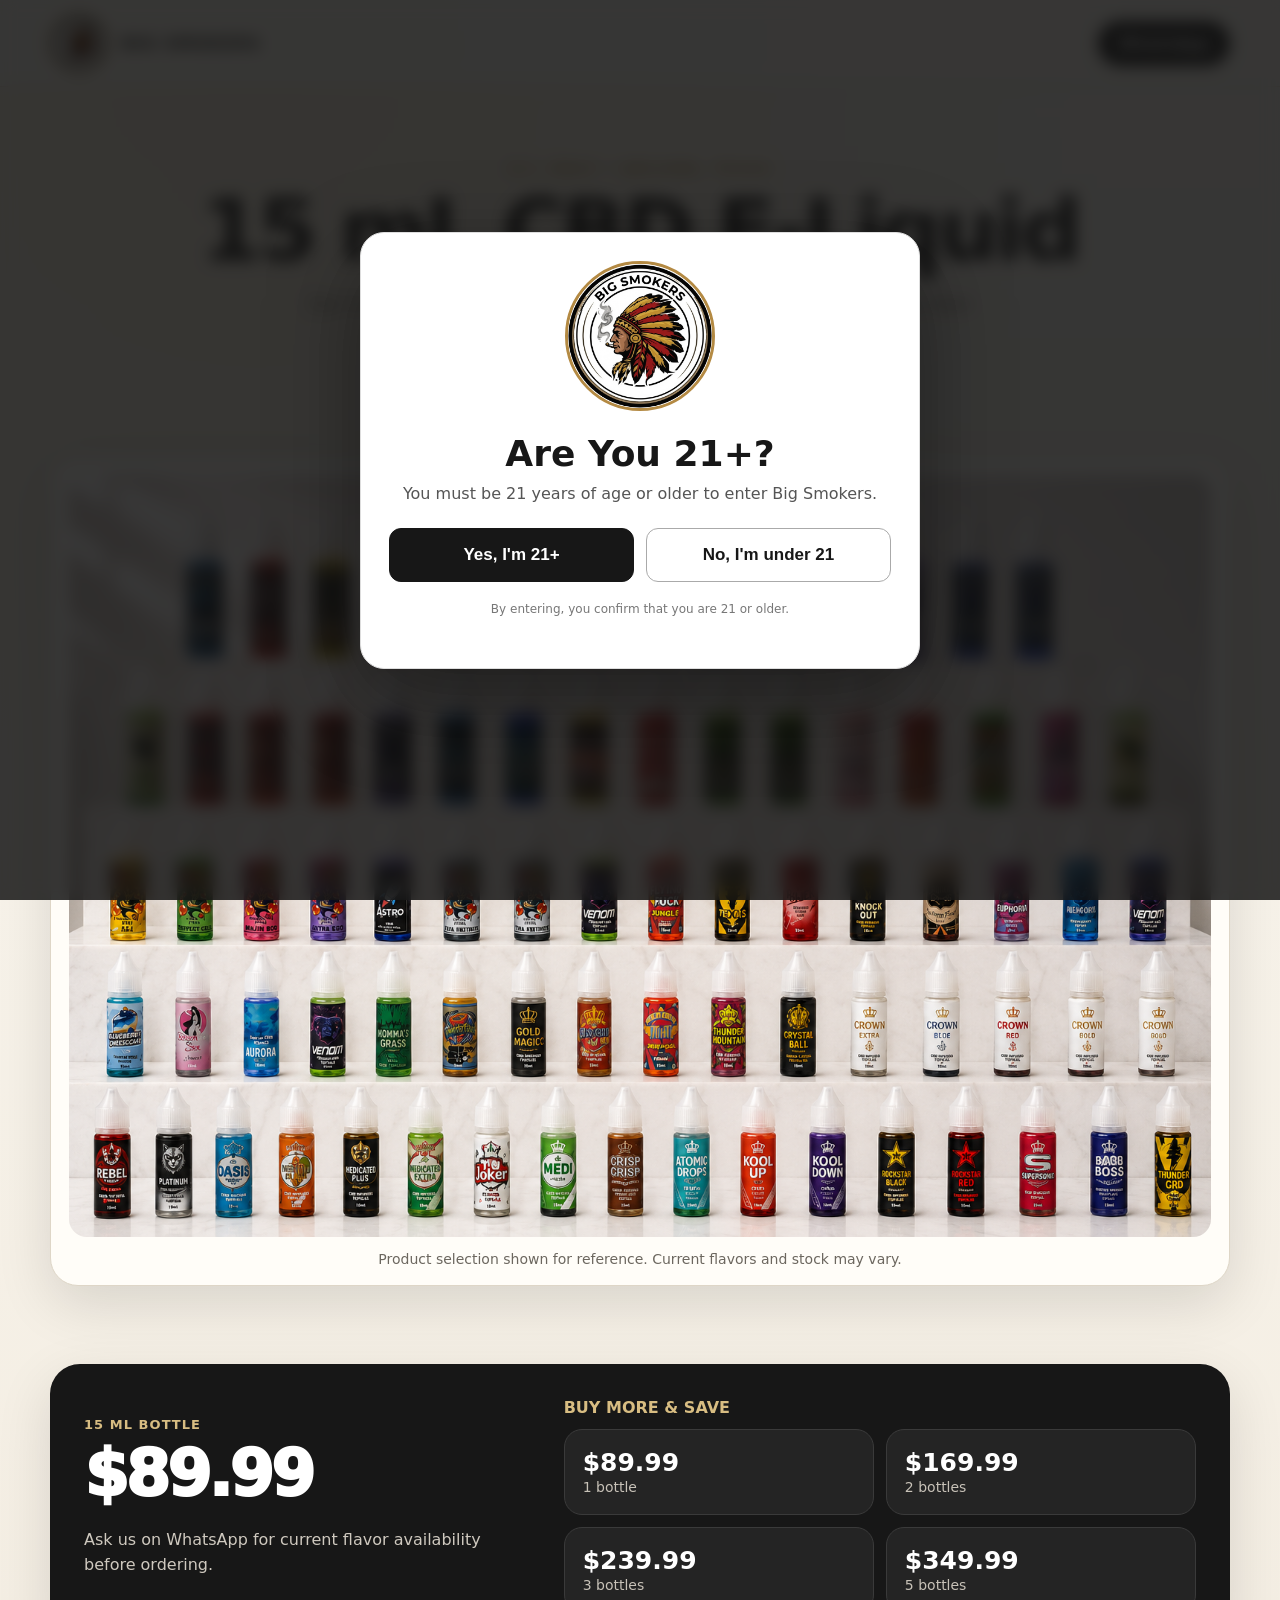
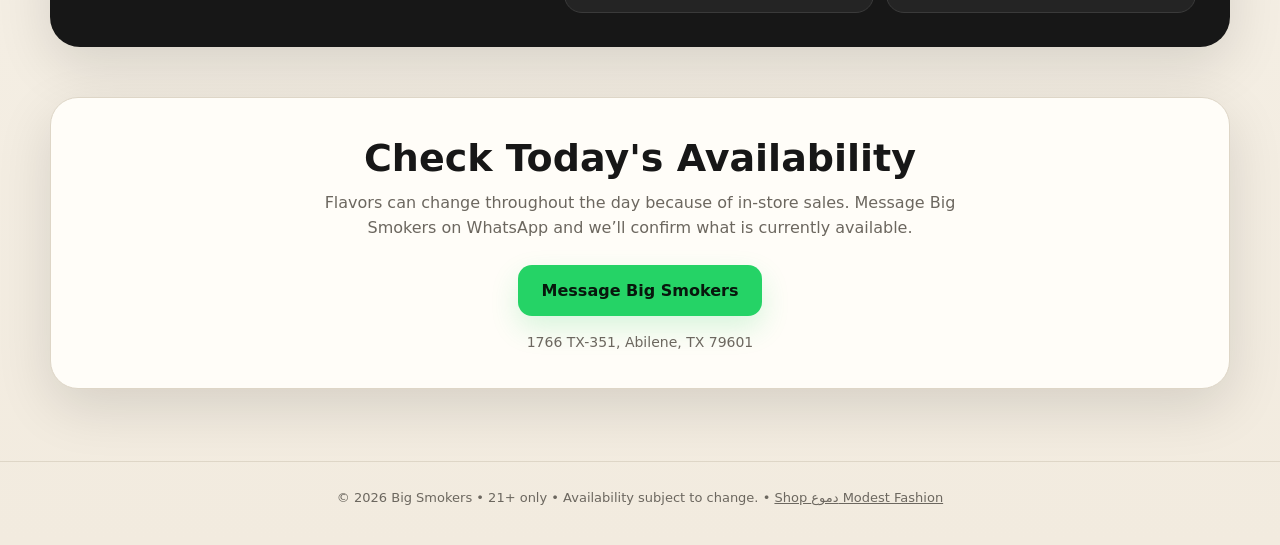
==== commit 29c9517f: "Restore Big Smokers as main site; move دموع catalog to /doumou Big Smokers is back at the root exact" ====
--- a/index.html
+++ b/index.html
@@ -3,144 +3,217 @@
 <head>
 <meta charset="utf-8">
 <meta name="viewport" content="width=device-width,initial-scale=1">
-<title>دموع | Modest Fashion Boutique</title>
-<meta name="description" content="دموع — modest fashion boutique. Abayas, dresses, hijabs, jilbabs and separates.">
-<link rel="preconnect" href="https://fonts.googleapis.com">
-<link rel="preconnect" href="https://fonts.gstatic.com" crossorigin>
-<link href="https://fonts.googleapis.com/css2?family=Cormorant+Garamond:ital,wght@0,500;0,600;1,500&family=Reem+Kufi:wght@500;700&family=Inter:wght@400;500;600;700&display=swap" rel="stylesheet">
-<link rel="stylesheet" href="style.css">
+<title>Big Smokers | 15 mL CBD E-Liquid</title>
+<style>
+:root{
+  --cream:#f6f1e8;
+  --paper:#fffdf8;
+  --ink:#171717;
+  --muted:#6c675f;
+  --gold:#b48a43;
+  --gold2:#d8bd82;
+  --green:#25d366;
+  --line:#ded6c7;
+  --shadow:0 18px 55px rgba(0,0,0,.12);
+}
+*{box-sizing:border-box}
+html{scroll-behavior:smooth}
+body{
+  margin:0;
+  background:
+    radial-gradient(circle at 20% 0%,rgba(216,189,130,.20),transparent 34%),
+    linear-gradient(180deg,#faf7f0 0%,#f2ebdf 100%);
+  color:var(--ink);
+  font-family:Inter,ui-sans-serif,system-ui,-apple-system,BlinkMacSystemFont,"Segoe UI",sans-serif;
+}
+body.age-locked{overflow:hidden}
+a{text-decoration:none;color:inherit}
+.wrap{width:min(1180px,calc(100% - 32px));margin:auto}
+header{
+  position:sticky;top:0;z-index:20;
+  backdrop-filter:blur(14px);
+  background:rgba(250,247,240,.88);
+  border-bottom:1px solid rgba(180,138,67,.24);
+}
+nav{height:86px;display:flex;align-items:center;justify-content:space-between;gap:18px}
+.brand{display:flex;align-items:center;gap:14px;font-weight:900;letter-spacing:.08em}
+.brand img{width:58px;height:58px;border-radius:50%;object-fit:cover;border:2px solid var(--gold)}
+.whatsapp{
+  background:var(--ink);color:white;padding:13px 20px;border-radius:999px;font-weight:800
+}
+.hero{padding:74px 0 34px;text-align:center}
+.kicker{font-size:13px;letter-spacing:.18em;font-weight:900;color:var(--gold);text-transform:uppercase}
+h1{font-size:clamp(44px,8vw,86px);line-height:.95;margin:14px auto 18px;max-width:950px;letter-spacing:-.045em}
+.hero p{font-size:18px;line-height:1.6;color:var(--muted);max-width:700px;margin:0 auto 26px}
+.cta{
+  display:inline-flex;align-items:center;justify-content:center;
+  background:var(--green);color:#08170d;font-weight:900;
+  border-radius:14px;padding:16px 24px;box-shadow:0 12px 28px rgba(37,211,102,.18)
+}
+.photo-card{
+  margin:32px auto 0;background:var(--paper);border:1px solid var(--line);
+  border-radius:28px;padding:18px;box-shadow:var(--shadow);overflow:hidden
+}
+.photo-card img{display:block;width:100%;height:auto;border-radius:18px}
+.caption{margin-top:14px;color:var(--muted);font-size:14px}
+.price-section{padding:44px 0}
+.price-card{
+  display:grid;grid-template-columns:1fr 1.4fr;gap:28px;align-items:center;
+  background:var(--ink);color:white;border-radius:30px;padding:34px;box-shadow:var(--shadow)
+}
+.price-main .label{color:var(--gold2);font-weight:800;letter-spacing:.08em;text-transform:uppercase;font-size:13px}
+.price-main .price{font-size:64px;font-weight:950;letter-spacing:-.05em;margin:5px 0}
+.price-main p{color:#cfc9bf;line-height:1.6}
+.deals{display:grid;grid-template-columns:repeat(2,1fr);gap:12px}
+.deal{background:#242424;border:1px solid #3a3a3a;border-radius:18px;padding:18px}
+.deal strong{display:block;font-size:25px;color:white}
+.deal span{color:#c8c2b8;font-size:14px}
+.availability{padding:6px 0 72px}
+.availability-card{
+  text-align:center;background:var(--paper);border:1px solid var(--line);
+  border-radius:28px;padding:38px;box-shadow:var(--shadow)
+}
+.availability-card h2{font-size:38px;margin:0 0 10px}
+.availability-card p{color:var(--muted);max-width:680px;margin:0 auto 24px;line-height:1.6}
+.location{font-size:14px;margin-top:18px;color:var(--muted)}
+footer{border-top:1px solid var(--line);padding:28px 0 40px;text-align:center;color:var(--muted);font-size:13px}
+
+/* Age gate */
+.age-gate{
+  position:fixed;inset:0;z-index:999999;
+  display:flex;align-items:center;justify-content:center;
+  padding:18px;background:rgba(17,17,17,.84);
+  backdrop-filter:blur(8px);
+}
+.age-dialog{
+  width:min(560px,100%);background:white;border-radius:24px;
+  padding:28px;text-align:center;box-shadow:0 28px 90px rgba(0,0,0,.42);
+  border:1px solid #ddd;
+}
+.age-dialog img{
+  width:150px;height:150px;object-fit:cover;border-radius:50%;
+  border:3px solid var(--gold);margin-bottom:12px
+}
+.age-dialog h2{font-size:36px;margin:6px 0 8px}
+.age-dialog p{color:#555;line-height:1.5;margin:0 auto 22px}
+.age-actions{display:grid;grid-template-columns:1fr 1fr;gap:12px}
+.age-actions button{
+  min-height:54px;border-radius:12px;font-size:17px;font-weight:850;cursor:pointer
+}
+.yes{background:var(--ink);color:white;border:1px solid var(--ink)}
+.no{background:white;color:var(--ink);border:1px solid #aaa}
+.age-note{font-size:12px!important;color:#777!important;margin-top:18px!important}
+.denied{display:none}
+.age-dialog.denied-mode .initial{display:none}
+.age-dialog.denied-mode .denied{display:block}
+.age-dialog.denied-mode .age-actions{display:none}
+
+@media(max-width:760px){
+  nav{height:74px}.brand span{font-size:13px}.brand img{width:46px;height:46px}
+  .whatsapp{padding:11px 14px;font-size:14px}
+  .hero{padding:48px 0 24px}.hero p{font-size:16px}
+  .photo-card{padding:10px;border-radius:20px}.photo-card img{border-radius:13px}
+  .price-card{grid-template-columns:1fr;padding:24px}.price-main .price{font-size:54px}
+  .deals{grid-template-columns:1fr}
+  .availability-card{padding:28px 20px}.availability-card h2{font-size:32px}
+  .age-dialog{padding:22px}.age-dialog img{width:120px;height:120px}.age-dialog h2{font-size:30px}
+}
+</style>
 </head>
-<body>
-
-<header class="site-header">
-  <div class="wrap nav">
-    <a class="brand" href="#top">
-      <span class="brand-ar">دموع</span>
-      <span class="brand-en">DOUMOU &nbsp;·&nbsp; Modest Fashion</span>
-    </a>
-    <button class="nav-toggle" id="navToggle" aria-label="Toggle menu" aria-expanded="false">
-      <span></span><span></span><span></span>
-    </button>
-    <div class="nav-actions" id="navActions">
-      <div class="search-box">
-        <svg width="16" height="16" viewBox="0 0 24 24" fill="none"><circle cx="11" cy="11" r="7" stroke="currentColor" stroke-width="2"/><path d="M21 21L16.65 16.65" stroke="currentColor" stroke-width="2" stroke-linecap="round"/></svg>
-        <input id="searchInput" type="search" placeholder="Search abayas, dresses, hijabs…" aria-label="Search products">
-      </div>
-      <a class="cta-small" id="contactCta" href="#" target="_blank" rel="noopener">Message Us</a>
-    </div>
+<body class="age-locked">
+
+<div id="ageGate" class="age-gate" role="dialog" aria-modal="true" aria-labelledby="ageTitle">
+  <div id="ageDialog" class="age-dialog">
+    <div class="initial">
+      <img src="big-smokers-logo.jpeg" alt="Big Smokers logo">
+      <h2 id="ageTitle">Are You 21+?</h2>
+      <p>You must be 21 years of age or older to enter Big Smokers.</p>
+      <div class="age-actions">
+        <button class="yes" onclick="enterSite()">Yes, I'm 21+</button>
+        <button class="no" onclick="denyAccess()">No, I'm under 21</button>
+      </div>
+      <p class="age-note">By entering, you confirm that you are 21 or older.</p>
+    </div>
+    <div class="denied">
+      <img src="big-smokers-logo.jpeg" alt="Big Smokers logo">
+      <h2>Access Restricted</h2>
+      <p>This website is intended only for visitors age 21 and older.</p>
+    </div>
+  </div>
+</div>
+
+<header>
+  <div class="wrap">
+    <nav>
+      <a class="brand" href="#">
+        <img src="big-smokers-logo.jpeg" alt="Big Smokers logo">
+        <span>BIG SMOKERS</span>
+      </a>
+      <a class="whatsapp" href="https://wa.me/13134426433?text=Hi%20Big%20Smokers%2C%20I%27d%20like%20to%20check%20today%27s%20CBD%20availability%20and%20flavors.">WhatsApp</a>
+    </nav>
   </div>
 </header>
 
-<main id="top">
+<main>
   <section class="hero">
     <div class="wrap">
-      <div class="kicker">New Collection · Modest Fashion</div>
-      <h1>Elegance, <em>covered</em> in every detail.</h1>
-      <p>Abayas, kaftans, dresses, hijabs and jilbabs — thoughtfully priced and ready to order.
-      Browse the full collection below, then message us to place an order.</p>
-      <div class="hero-stats">
-        <div><strong id="statCount">0</strong><span>Styles</span></div>
-        <div><strong id="statCats">7</strong><span>Categories</span></div>
-        <div><strong>21</strong><span>Countries Sourced</span></div>
+      <div class="kicker">21+ Only • Abilene, Texas</div>
+      <h1>15 mL CBD E-Liquid</h1>
+      <p>Our in-store selection changes frequently. View the collection below, then message us to check which flavors are available today.</p>
+      <a class="cta" href="https://wa.me/13134426433?text=Hi%20Big%20Smokers%2C%20I%27d%20like%20to%20check%20today%27s%20CBD%20availability%20and%20flavors.">Check Availability on WhatsApp</a>
+
+      <div class="photo-card">
+        <img src="cbd-products.png" alt="Big Smokers CBD e-liquid selection">
+        <div class="caption">Product selection shown for reference. Current flavors and stock may vary.</div>
       </div>
     </div>
   </section>
 
-  <section class="catalog">
+  <section class="price-section">
     <div class="wrap">
-      <div class="filter-bar">
-        <div class="tabs" id="categoryTabs">
-          <button class="tab active" data-cat="all">All</button>
+      <div class="price-card">
+        <div class="price-main">
+          <div class="label">15 mL Bottle</div>
+          <div class="price">$89.99</div>
+          <p>Ask us on WhatsApp for current flavor availability before ordering.</p>
         </div>
-        <div class="sort-box">
-          <label for="sortSelect">Sort</label>
-          <select id="sortSelect">
-            <option value="featured">Featured</option>
-            <option value="price-asc">Price: Low to High</option>
-            <option value="price-desc">Price: High to Low</option>
-            <option value="name-asc">Name: A–Z</option>
-          </select>
+        <div>
+          <div class="label" style="color:#d8bd82;font-weight:900;margin-bottom:12px">BUY MORE &amp; SAVE</div>
+          <div class="deals">
+            <div class="deal"><strong>$89.99</strong><span>1 bottle</span></div>
+            <div class="deal"><strong>$169.99</strong><span>2 bottles</span></div>
+            <div class="deal"><strong>$239.99</strong><span>3 bottles</span></div>
+            <div class="deal"><strong>$349.99</strong><span>5 bottles</span></div>
+          </div>
         </div>
       </div>
-
-      <div class="result-line">
-        <span id="resultCount"></span>
-        <button class="clear-filters" id="clearFilters" hidden>Clear filters</button>
-      </div>
-
-      <div class="grid" id="productGrid" aria-live="polite"></div>
-
-      <div class="empty-state" id="emptyState" hidden>
-        <p>No styles match your search.</p>
-        <button class="cta-outline" id="emptyClear">Clear filters</button>
-      </div>
-
-      <div class="load-more-wrap">
-        <button class="cta-outline" id="loadMoreBtn">Load more styles</button>
-      </div>
     </div>
   </section>
 
-  <section class="about">
-    <div class="wrap about-grid">
-      <div>
-        <div class="kicker">About دموع</div>
-        <h2>Modest style, made accessible.</h2>
-        <p>دموع curates modest fashion — abayas, jilbabs, hijabs and everyday dresses — in
-        premium fabrics and a wide range of colors and sizes. Every style listed is available
-        to order; message us with the SKU and we'll confirm color, size and delivery time.</p>
-      </div>
-      <div class="how-to">
-        <div class="step"><span>1</span><div><strong>Browse</strong><p>Filter by category or search a style, color or SKU.</p></div></div>
-        <div class="step"><span>2</span><div><strong>Message us</strong><p>Tap "Order this style" with your size and color choice.</p></div></div>
-        <div class="step"><span>3</span><div><strong>We confirm</strong><p>We confirm availability, price and delivery, then ship.</p></div></div>
+  <section class="availability">
+    <div class="wrap">
+      <div class="availability-card">
+        <h2>Check Today's Availability</h2>
+        <p>Flavors can change throughout the day because of in-store sales. Message Big Smokers on WhatsApp and we’ll confirm what is currently available.</p>
+        <a class="cta" href="https://wa.me/13134426433?text=Hi%20Big%20Smokers%2C%20I%27d%20like%20to%20check%20today%27s%20CBD%20availability%20and%20flavors.">Message Big Smokers</a>
+        <div class="location">1766 TX-351, Abilene, TX 79601</div>
       </div>
     </div>
   </section>
 </main>
 
-<footer class="site-footer">
-  <div class="wrap footer-grid">
-    <div>
-      <span class="brand-ar small">دموع</span>
-      <p>Modest fashion boutique. Prices shown are per single piece and include our standard
-      markup; shipping is calculated separately at checkout.</p>
-    </div>
-    <div>
-      <strong>Contact</strong>
-      <a id="footerWhatsapp" href="#" target="_blank" rel="noopener">WhatsApp</a>
-      <a id="footerInstagram" href="#" target="_blank" rel="noopener">Instagram</a>
-      <a id="footerEmail" href="#">Email</a>
-    </div>
-    <div>
-      <strong>Shop</strong>
-      <a href="#categoryTabs">All Categories</a>
-      <a href="#top">Back to Top</a>
-    </div>
-  </div>
-  <div class="wrap legal">© <span id="year"></span> دموع (Doumou). Prices and availability subject to change.</div>
+<footer>
+  <div class="wrap">© 2026 Big Smokers • 21+ only • Availability subject to change. • <a href="doumou/" style="text-decoration:underline">Shop دموع Modest Fashion</a></div>
 </footer>
 
-<div class="product-modal" id="productModal" role="dialog" aria-modal="true" hidden>
-  <div class="modal-backdrop" id="modalBackdrop"></div>
-  <div class="modal-panel">
-    <button class="modal-close" id="modalClose" aria-label="Close">&times;</button>
-    <div class="modal-swatch" id="modalSwatch"></div>
-    <div class="modal-body">
-      <div class="modal-cat" id="modalCat"></div>
-      <h3 id="modalName"></h3>
-      <div class="modal-price" id="modalPrice"></div>
-      <dl class="modal-facts">
-        <div><dt>SKU</dt><dd id="modalSku"></dd></div>
-        <div><dt>Material</dt><dd id="modalMaterial"></dd></div>
-        <div><dt>Sizes</dt><dd id="modalSizes"></dd></div>
-        <div><dt>Colors</dt><dd id="modalColors"></dd></div>
-      </dl>
-      <a class="cta" id="modalOrder" href="#" target="_blank" rel="noopener">Order this style</a>
-    </div>
-  </div>
-</div>
-
-<script src="app.js"></script>
+<script>
+function enterSite(){
+  document.getElementById("ageGate").style.display="none";
+  document.body.classList.remove("age-locked");
+}
+function denyAccess(){
+  document.getElementById("ageDialog").classList.add("denied-mode");
+}
+</script>
 </body>
 </html>
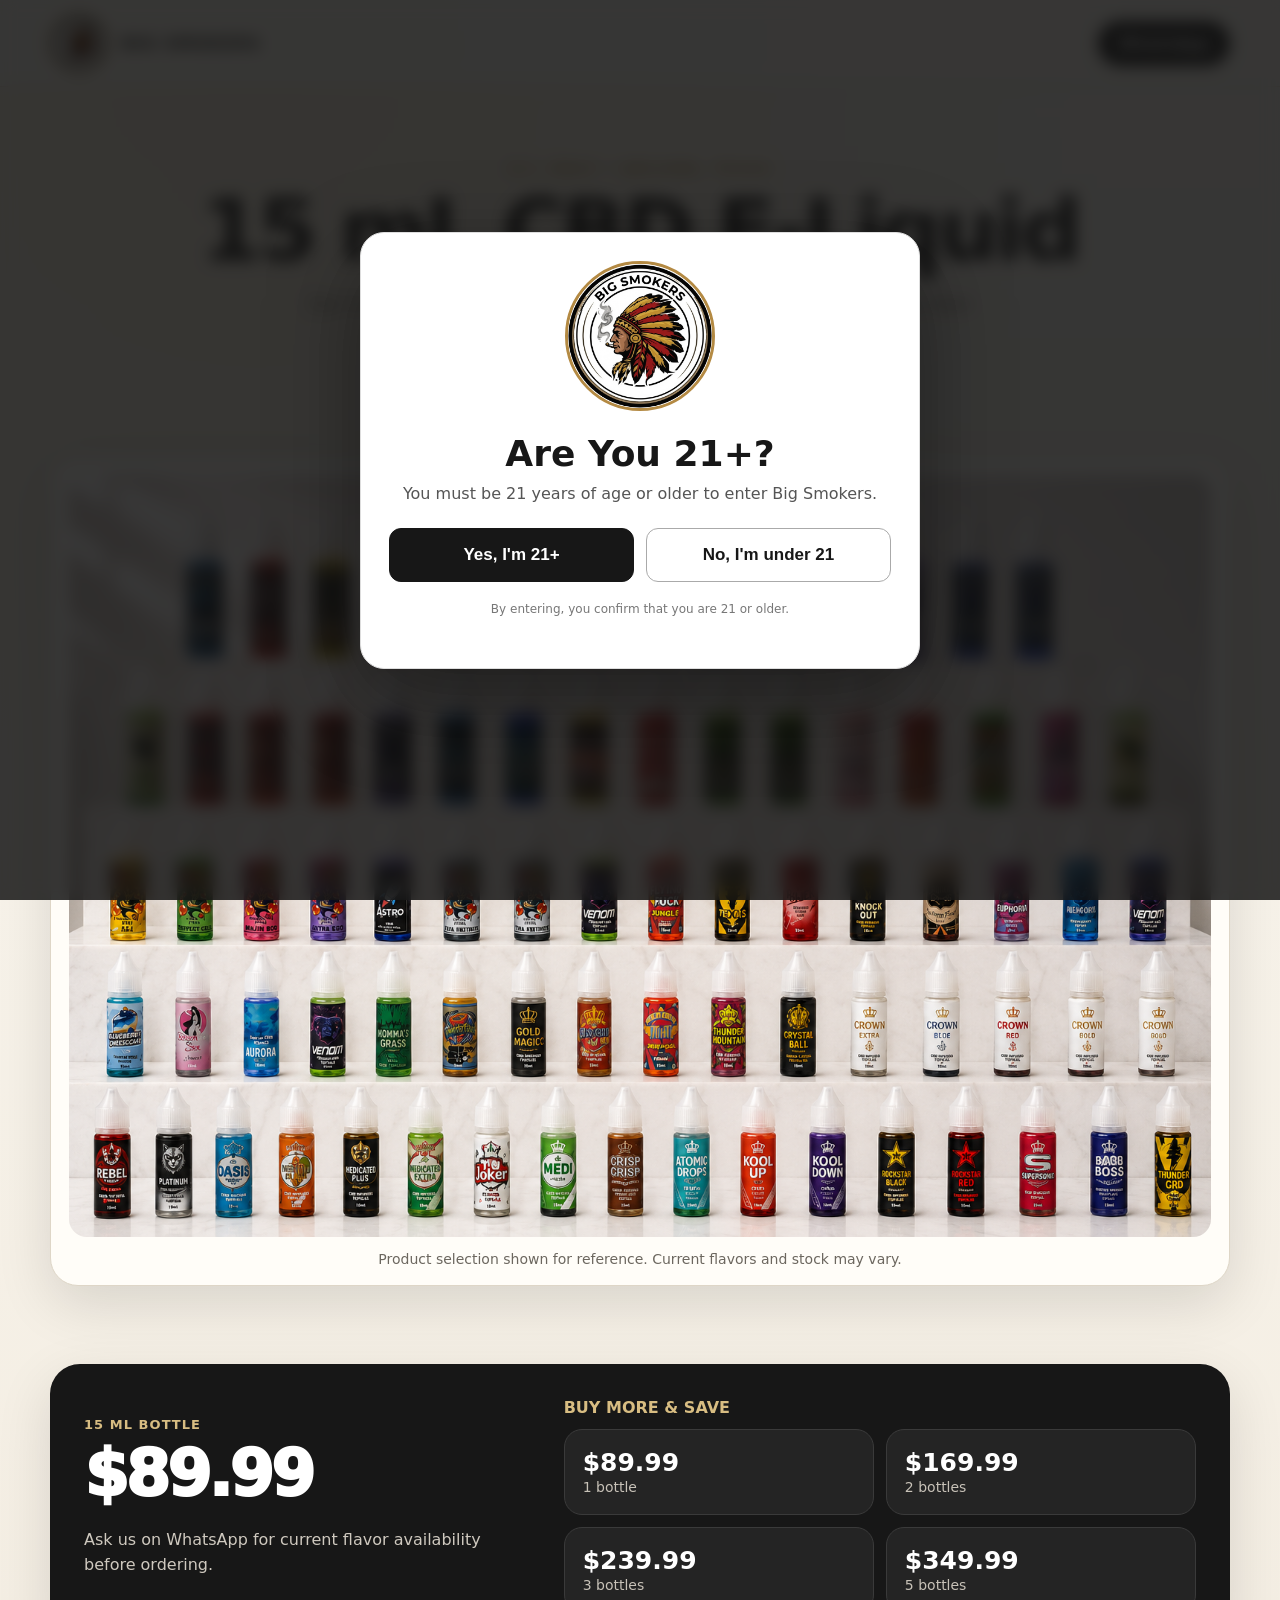
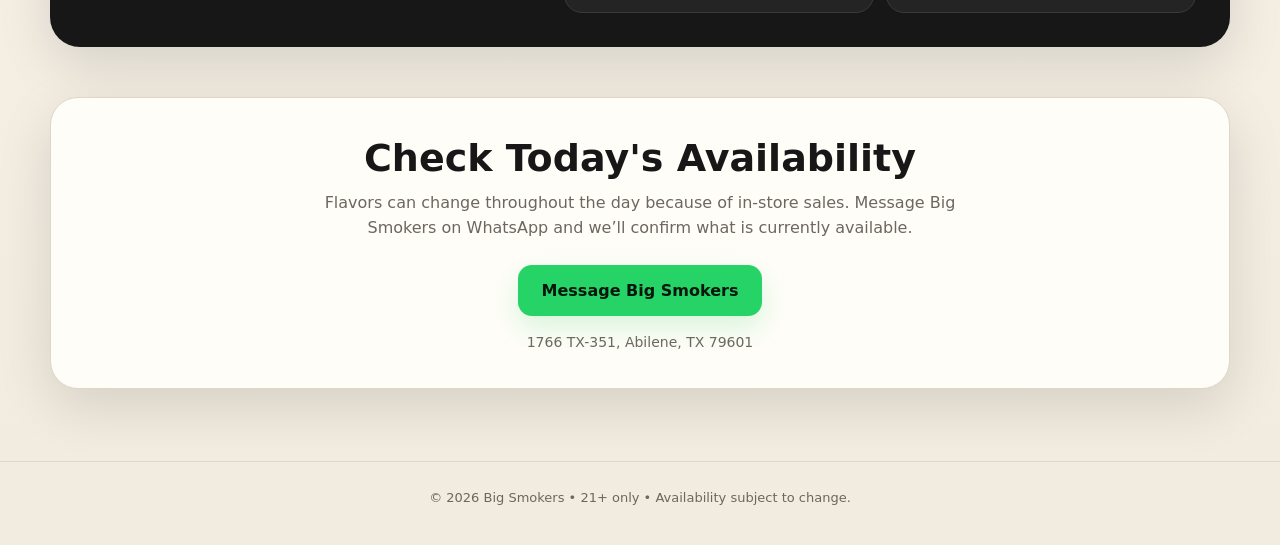
==== commit 3b7c75b4: "Revert to original Big Smokers site Removes the دموع catalog subsite and restores index.html, big-sm" ====
--- a/index.html
+++ b/index.html
@@ -203,7 +203,7 @@
 </main>
 
 <footer>
-  <div class="wrap">© 2026 Big Smokers • 21+ only • Availability subject to change. • <a href="doumou/" style="text-decoration:underline">Shop دموع Modest Fashion</a></div>
+  <div class="wrap">© 2026 Big Smokers • 21+ only • Availability subject to change.</div>
 </footer>
 
 <script>
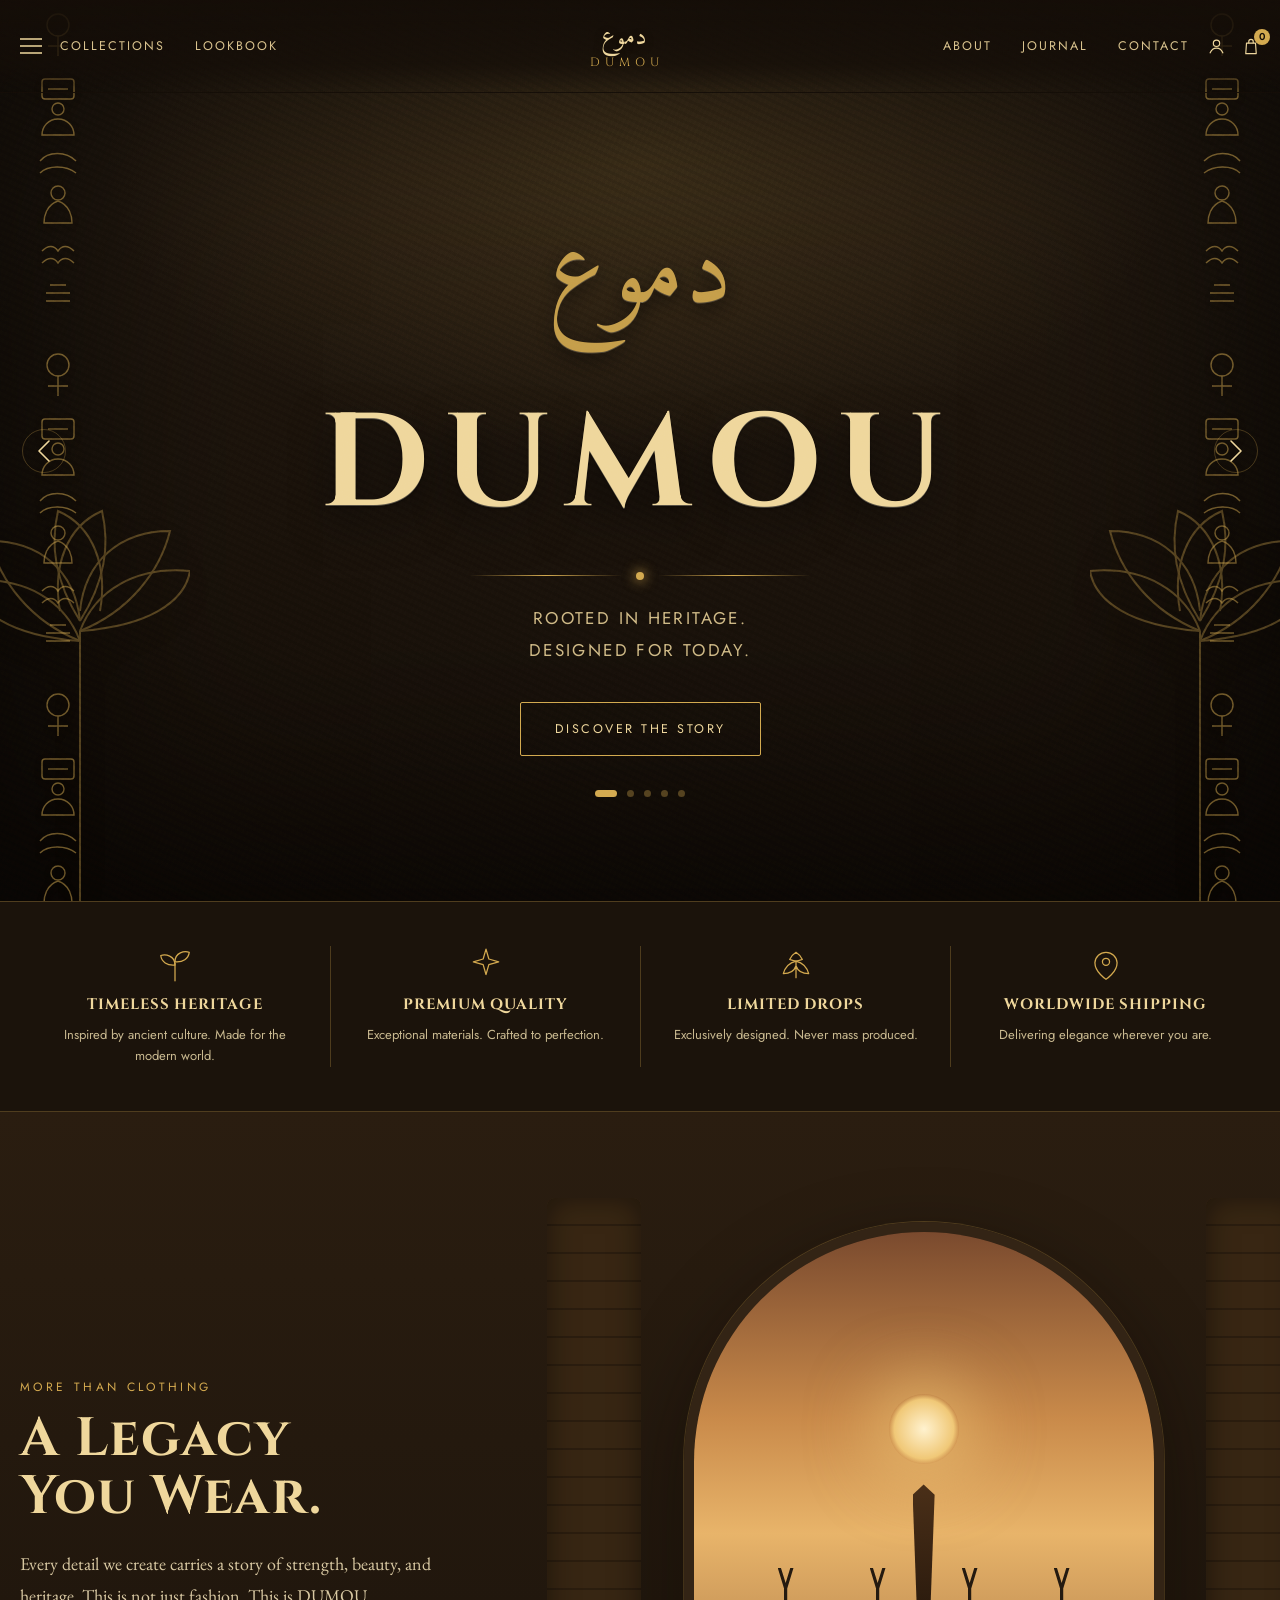
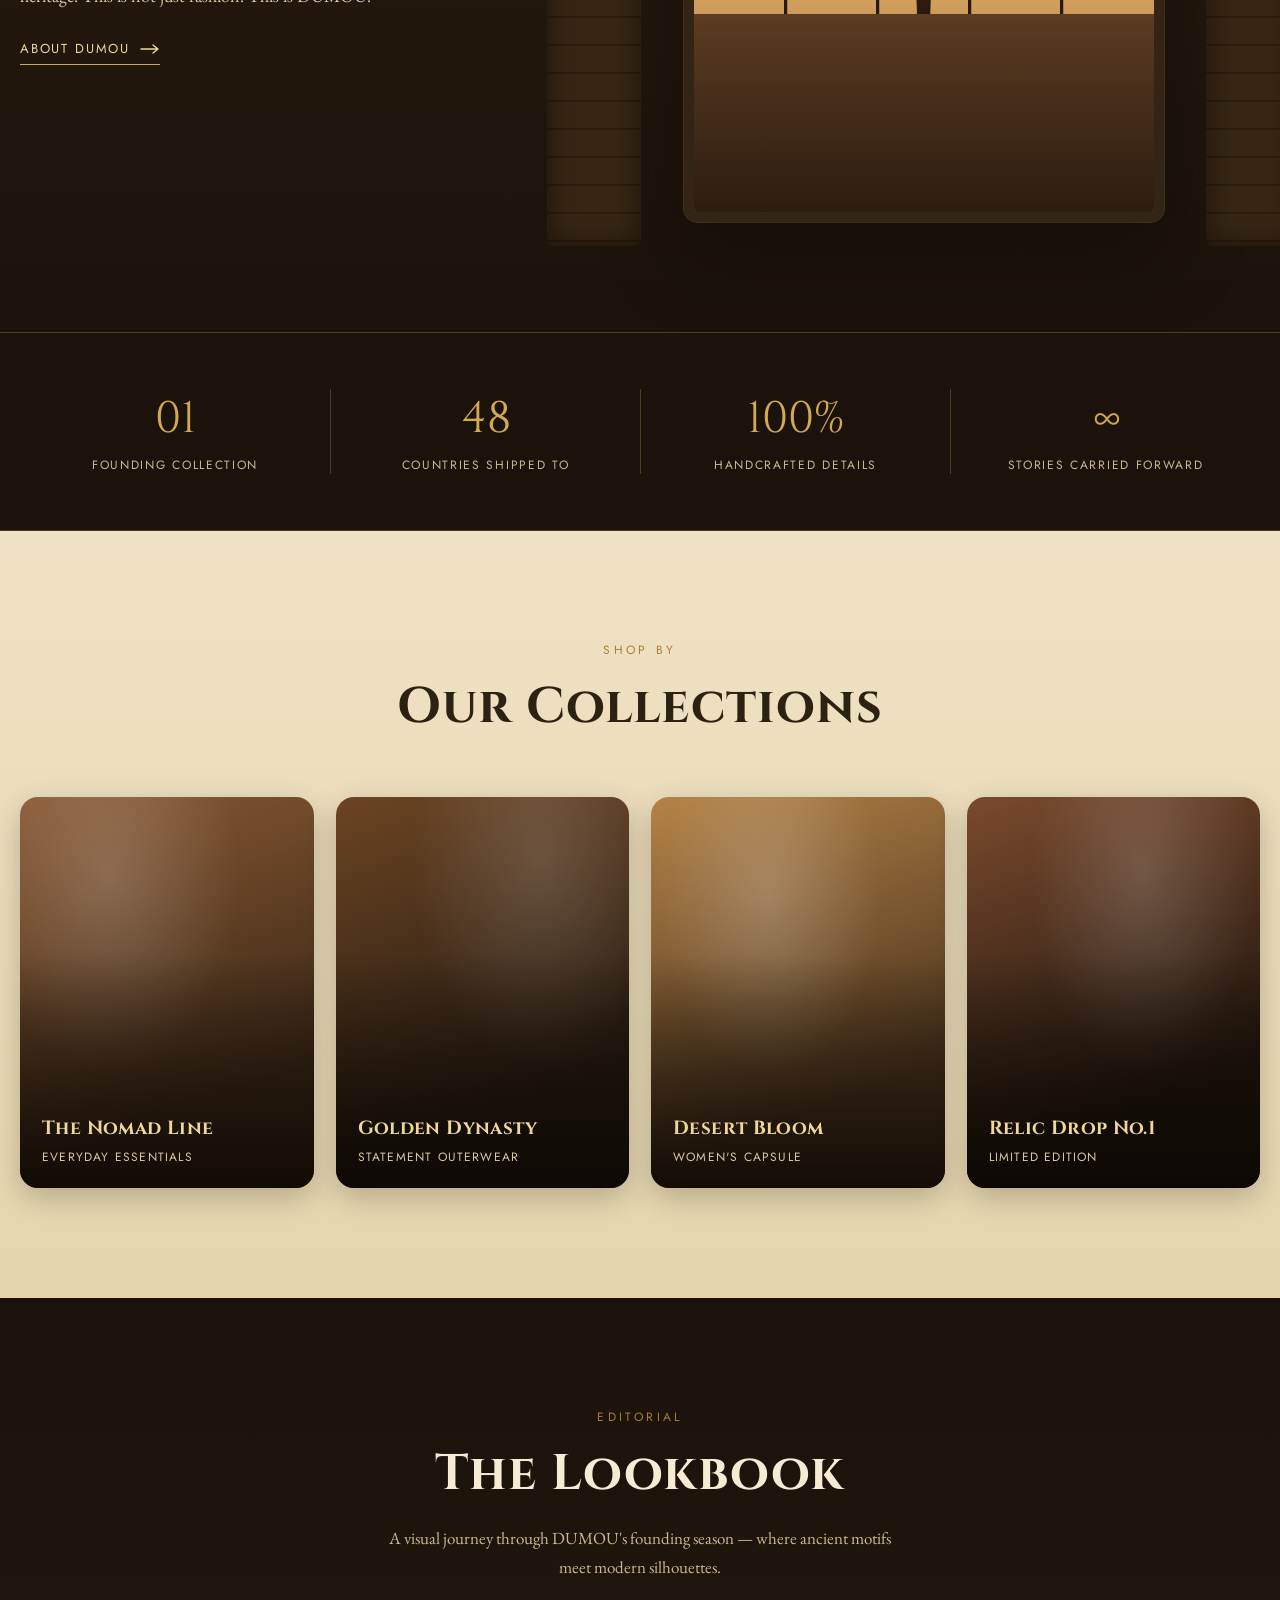
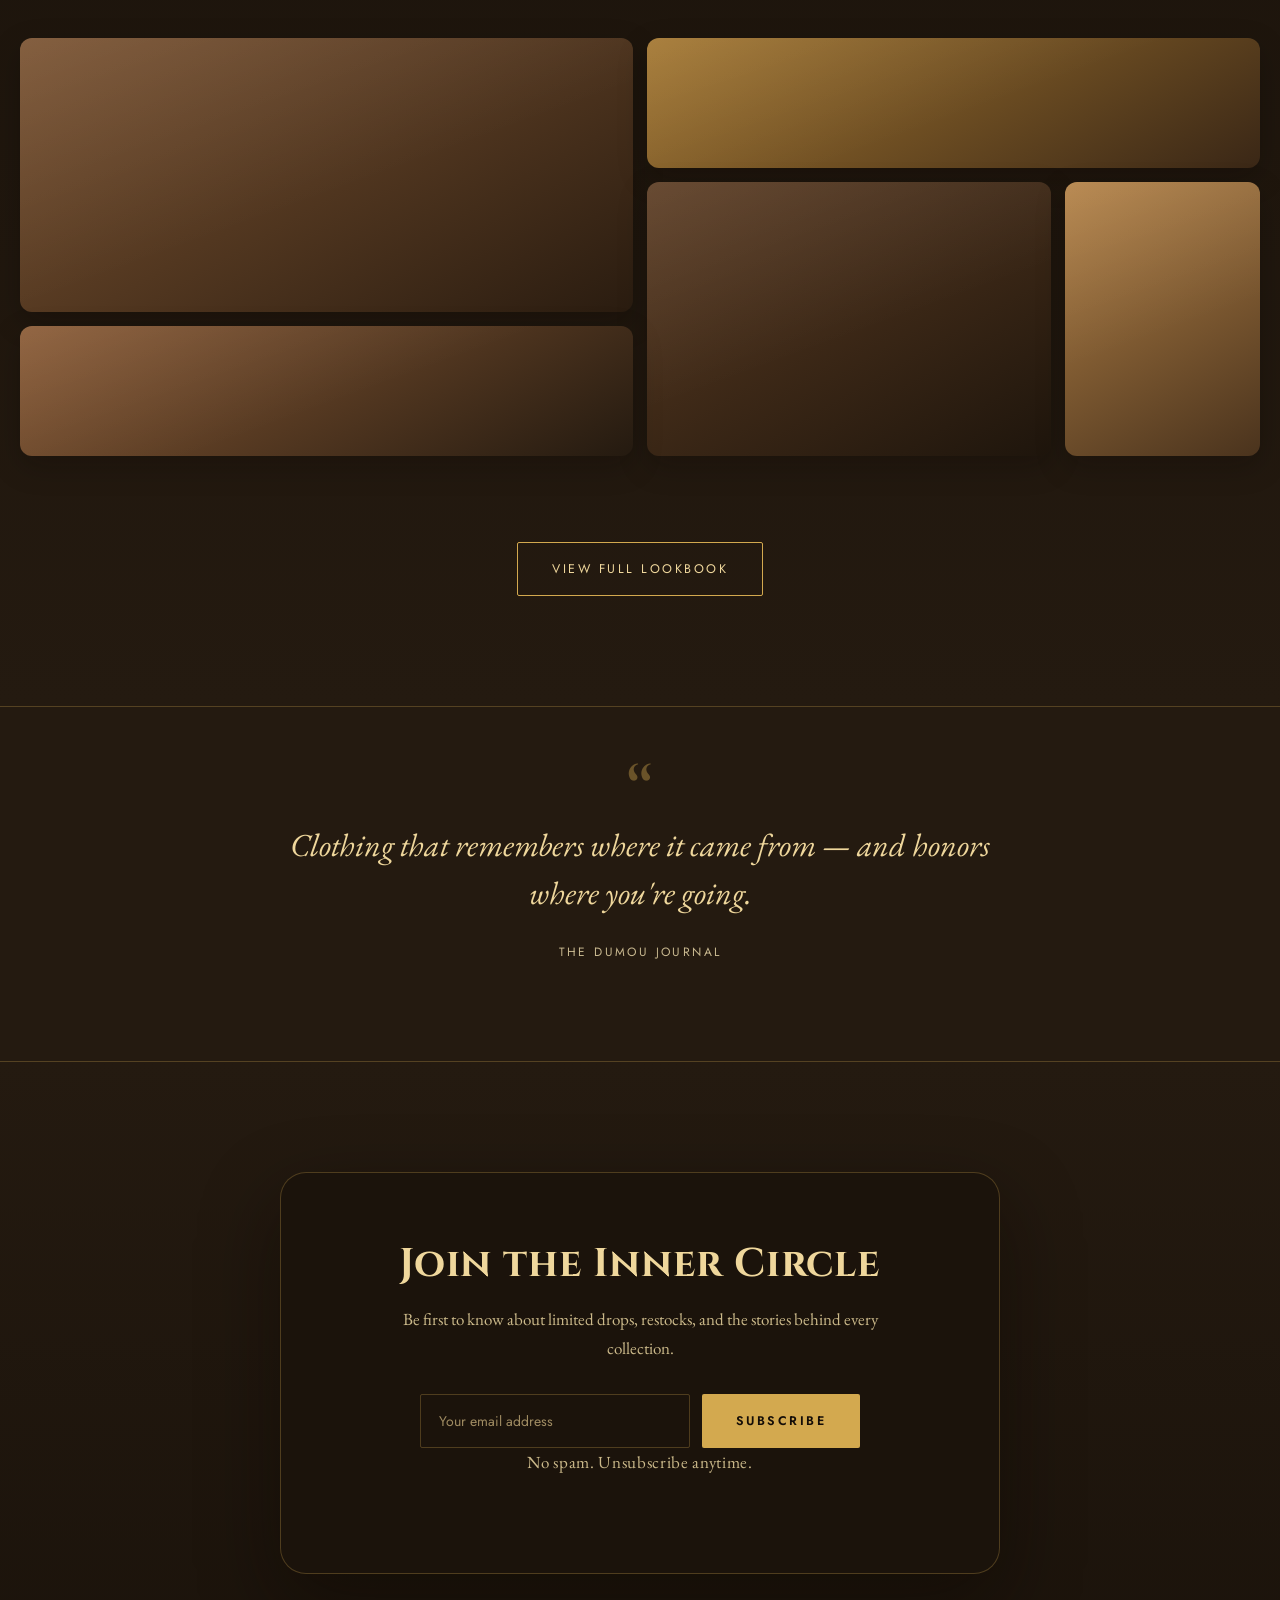
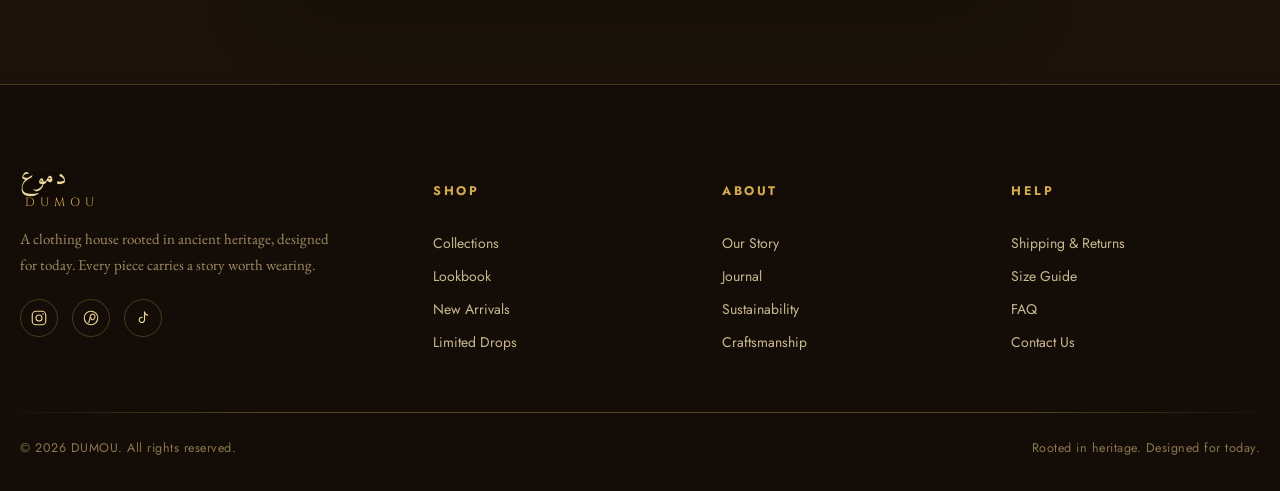
==== commit ae42bd4f: "Rebuild site as DUMOU: Egyptian-heritage clothing brand Replace the previous CBD landing page with a" ====
--- a/index.html
+++ b/index.html
@@ -3,217 +3,339 @@
 <head>
 <meta charset="utf-8">
 <meta name="viewport" content="width=device-width,initial-scale=1">
-<title>Big Smokers | 15 mL CBD E-Liquid</title>
-<style>
-:root{
-  --cream:#f6f1e8;
-  --paper:#fffdf8;
-  --ink:#171717;
-  --muted:#6c675f;
-  --gold:#b48a43;
-  --gold2:#d8bd82;
-  --green:#25d366;
-  --line:#ded6c7;
-  --shadow:0 18px 55px rgba(0,0,0,.12);
-}
-*{box-sizing:border-box}
-html{scroll-behavior:smooth}
-body{
-  margin:0;
-  background:
-    radial-gradient(circle at 20% 0%,rgba(216,189,130,.20),transparent 34%),
-    linear-gradient(180deg,#faf7f0 0%,#f2ebdf 100%);
-  color:var(--ink);
-  font-family:Inter,ui-sans-serif,system-ui,-apple-system,BlinkMacSystemFont,"Segoe UI",sans-serif;
-}
-body.age-locked{overflow:hidden}
-a{text-decoration:none;color:inherit}
-.wrap{width:min(1180px,calc(100% - 32px));margin:auto}
-header{
-  position:sticky;top:0;z-index:20;
-  backdrop-filter:blur(14px);
-  background:rgba(250,247,240,.88);
-  border-bottom:1px solid rgba(180,138,67,.24);
-}
-nav{height:86px;display:flex;align-items:center;justify-content:space-between;gap:18px}
-.brand{display:flex;align-items:center;gap:14px;font-weight:900;letter-spacing:.08em}
-.brand img{width:58px;height:58px;border-radius:50%;object-fit:cover;border:2px solid var(--gold)}
-.whatsapp{
-  background:var(--ink);color:white;padding:13px 20px;border-radius:999px;font-weight:800
-}
-.hero{padding:74px 0 34px;text-align:center}
-.kicker{font-size:13px;letter-spacing:.18em;font-weight:900;color:var(--gold);text-transform:uppercase}
-h1{font-size:clamp(44px,8vw,86px);line-height:.95;margin:14px auto 18px;max-width:950px;letter-spacing:-.045em}
-.hero p{font-size:18px;line-height:1.6;color:var(--muted);max-width:700px;margin:0 auto 26px}
-.cta{
-  display:inline-flex;align-items:center;justify-content:center;
-  background:var(--green);color:#08170d;font-weight:900;
-  border-radius:14px;padding:16px 24px;box-shadow:0 12px 28px rgba(37,211,102,.18)
-}
-.photo-card{
-  margin:32px auto 0;background:var(--paper);border:1px solid var(--line);
-  border-radius:28px;padding:18px;box-shadow:var(--shadow);overflow:hidden
-}
-.photo-card img{display:block;width:100%;height:auto;border-radius:18px}
-.caption{margin-top:14px;color:var(--muted);font-size:14px}
-.price-section{padding:44px 0}
-.price-card{
-  display:grid;grid-template-columns:1fr 1.4fr;gap:28px;align-items:center;
-  background:var(--ink);color:white;border-radius:30px;padding:34px;box-shadow:var(--shadow)
-}
-.price-main .label{color:var(--gold2);font-weight:800;letter-spacing:.08em;text-transform:uppercase;font-size:13px}
-.price-main .price{font-size:64px;font-weight:950;letter-spacing:-.05em;margin:5px 0}
-.price-main p{color:#cfc9bf;line-height:1.6}
-.deals{display:grid;grid-template-columns:repeat(2,1fr);gap:12px}
-.deal{background:#242424;border:1px solid #3a3a3a;border-radius:18px;padding:18px}
-.deal strong{display:block;font-size:25px;color:white}
-.deal span{color:#c8c2b8;font-size:14px}
-.availability{padding:6px 0 72px}
-.availability-card{
-  text-align:center;background:var(--paper);border:1px solid var(--line);
-  border-radius:28px;padding:38px;box-shadow:var(--shadow)
-}
-.availability-card h2{font-size:38px;margin:0 0 10px}
-.availability-card p{color:var(--muted);max-width:680px;margin:0 auto 24px;line-height:1.6}
-.location{font-size:14px;margin-top:18px;color:var(--muted)}
-footer{border-top:1px solid var(--line);padding:28px 0 40px;text-align:center;color:var(--muted);font-size:13px}
-
-/* Age gate */
-.age-gate{
-  position:fixed;inset:0;z-index:999999;
-  display:flex;align-items:center;justify-content:center;
-  padding:18px;background:rgba(17,17,17,.84);
-  backdrop-filter:blur(8px);
-}
-.age-dialog{
-  width:min(560px,100%);background:white;border-radius:24px;
-  padding:28px;text-align:center;box-shadow:0 28px 90px rgba(0,0,0,.42);
-  border:1px solid #ddd;
-}
-.age-dialog img{
-  width:150px;height:150px;object-fit:cover;border-radius:50%;
-  border:3px solid var(--gold);margin-bottom:12px
-}
-.age-dialog h2{font-size:36px;margin:6px 0 8px}
-.age-dialog p{color:#555;line-height:1.5;margin:0 auto 22px}
-.age-actions{display:grid;grid-template-columns:1fr 1fr;gap:12px}
-.age-actions button{
-  min-height:54px;border-radius:12px;font-size:17px;font-weight:850;cursor:pointer
-}
-.yes{background:var(--ink);color:white;border:1px solid var(--ink)}
-.no{background:white;color:var(--ink);border:1px solid #aaa}
-.age-note{font-size:12px!important;color:#777!important;margin-top:18px!important}
-.denied{display:none}
-.age-dialog.denied-mode .initial{display:none}
-.age-dialog.denied-mode .denied{display:block}
-.age-dialog.denied-mode .age-actions{display:none}
-
-@media(max-width:760px){
-  nav{height:74px}.brand span{font-size:13px}.brand img{width:46px;height:46px}
-  .whatsapp{padding:11px 14px;font-size:14px}
-  .hero{padding:48px 0 24px}.hero p{font-size:16px}
-  .photo-card{padding:10px;border-radius:20px}.photo-card img{border-radius:13px}
-  .price-card{grid-template-columns:1fr;padding:24px}.price-main .price{font-size:54px}
-  .deals{grid-template-columns:1fr}
-  .availability-card{padding:28px 20px}.availability-card h2{font-size:32px}
-  .age-dialog{padding:22px}.age-dialog img{width:120px;height:120px}.age-dialog h2{font-size:30px}
-}
-</style>
+<title>DUMOU | دموع — Rooted in Heritage. Designed for Today.</title>
+<meta name="description" content="DUMOU is a clothing house inspired by ancient heritage and crafted for the modern world. Explore limited collections rooted in legacy, made with premium quality.">
+<link rel="preconnect" href="https://fonts.googleapis.com">
+<link rel="preconnect" href="https://fonts.gstatic.com" crossorigin>
+<link href="https://fonts.googleapis.com/css2?family=Cinzel:wght@500;600;700;800&family=Amiri:wght@400;700&family=EB+Garamond:ital,wght@0,400;0,500;0,600;1,400&family=Jost:wght@400;500;600&display=swap" rel="stylesheet">
+<link rel="icon" href="data:image/svg+xml,%3Csvg xmlns='http://www.w3.org/2000/svg' viewBox='0 0 100 100'%3E%3Ccircle cx='50' cy='50' r='48' fill='%231c140c'/%3E%3Ctext x='50' y='66' font-size='58' text-anchor='middle' fill='%23d9b466' font-family='Georgia'%3ED%3C/text%3E%3C/svg%3E">
+<link rel="stylesheet" href="assets/css/style.css">
 </head>
-<body class="age-locked">
-
-<div id="ageGate" class="age-gate" role="dialog" aria-modal="true" aria-labelledby="ageTitle">
-  <div id="ageDialog" class="age-dialog">
-    <div class="initial">
-      <img src="big-smokers-logo.jpeg" alt="Big Smokers logo">
-      <h2 id="ageTitle">Are You 21+?</h2>
-      <p>You must be 21 years of age or older to enter Big Smokers.</p>
-      <div class="age-actions">
-        <button class="yes" onclick="enterSite()">Yes, I'm 21+</button>
-        <button class="no" onclick="denyAccess()">No, I'm under 21</button>
-      </div>
-      <p class="age-note">By entering, you confirm that you are 21 or older.</p>
-    </div>
-    <div class="denied">
-      <img src="big-smokers-logo.jpeg" alt="Big Smokers logo">
-      <h2>Access Restricted</h2>
-      <p>This website is intended only for visitors age 21 and older.</p>
+<body class="loading">
+
+<div class="grain" aria-hidden="true"></div>
+
+<!-- ===== Header ===== -->
+<header id="siteHeader">
+  <div class="wrap nav-wrap">
+    <button class="icon-btn menu-btn" id="menuBtn" aria-label="Open menu" aria-expanded="false" aria-controls="mobileNav">
+      <svg width="22" height="16" viewBox="0 0 22 16" fill="none"><path d="M0 1h22M0 8h22M0 15h22" stroke="currentColor" stroke-width="1.6"/></svg>
+    </button>
+
+    <nav class="nav-left" aria-label="Primary">
+      <a href="#collections">Collections</a>
+      <a href="#lookbook">Lookbook</a>
+    </nav>
+
+    <a class="brand" href="#top" aria-label="DUMOU home">
+      <span class="brand-ar" lang="ar" dir="rtl">دموع</span>
+      <span class="brand-en">DUMOU</span>
+    </a>
+
+    <nav class="nav-right" aria-label="Secondary">
+      <a href="#legacy">About</a>
+      <a href="#journal">Journal</a>
+      <a href="#newsletter">Contact</a>
+    </nav>
+
+    <div class="nav-icons">
+      <button class="icon-btn" id="accountBtn" aria-label="Account">
+        <svg width="19" height="19" viewBox="0 0 24 24" fill="none"><circle cx="12" cy="8" r="4" stroke="currentColor" stroke-width="1.5"/><path d="M4 20c1.6-4 5-6 8-6s6.4 2 8 6" stroke="currentColor" stroke-width="1.5" stroke-linecap="round"/></svg>
+      </button>
+      <button class="icon-btn" id="bagBtn" aria-label="Bag, 0 items">
+        <svg width="18" height="19" viewBox="0 0 24 25" fill="none"><path d="M6 8h12l1 14H5L6 8Z" stroke="currentColor" stroke-width="1.5" stroke-linejoin="round"/><path d="M9 8V6a3 3 0 0 1 6 0v2" stroke="currentColor" stroke-width="1.5"/></svg>
+        <span class="bag-count" id="bagCount">0</span>
+      </button>
     </div>
   </div>
-</div>
-
-<header>
-  <div class="wrap">
-    <nav>
-      <a class="brand" href="#">
-        <img src="big-smokers-logo.jpeg" alt="Big Smokers logo">
-        <span>BIG SMOKERS</span>
-      </a>
-      <a class="whatsapp" href="https://wa.me/13134426433?text=Hi%20Big%20Smokers%2C%20I%27d%20like%20to%20check%20today%27s%20CBD%20availability%20and%20flavors.">WhatsApp</a>
-    </nav>
+
+  <!-- Mobile nav -->
+  <div class="mobile-nav" id="mobileNav">
+    <a href="#collections">Collections</a>
+    <a href="#lookbook">Lookbook</a>
+    <a href="#legacy">About</a>
+    <a href="#journal">Journal</a>
+    <a href="#newsletter">Contact</a>
   </div>
 </header>
 
-<main>
-  <section class="hero">
+<main id="top">
+  <!-- ===== Hero ===== -->
+  <section class="hero" id="hero">
+    <div class="hero-bg" aria-hidden="true">
+      <div class="hero-vignette"></div>
+      <div class="hiero-col hiero-col--left" aria-hidden="true"></div>
+      <div class="hiero-col hiero-col--right" aria-hidden="true"></div>
+      <div class="palm palm--left" aria-hidden="true"></div>
+      <div class="palm palm--right" aria-hidden="true"></div>
+    </div>
+
+    <button class="hero-arrow hero-arrow--left" id="heroPrev" aria-label="Previous slide">
+      <svg width="14" height="24" viewBox="0 0 14 24" fill="none"><path d="M12 2 2 12l10 10" stroke="currentColor" stroke-width="1.6" stroke-linecap="round" stroke-linejoin="round"/></svg>
+    </button>
+    <button class="hero-arrow hero-arrow--right" id="heroNext" aria-label="Next slide">
+      <svg width="14" height="24" viewBox="0 0 14 24" fill="none"><path d="M2 2l10 10L2 22" stroke="currentColor" stroke-width="1.6" stroke-linecap="round" stroke-linejoin="round"/></svg>
+    </button>
+
+    <div class="wrap hero-inner">
+      <div class="hero-mark" lang="ar" dir="rtl">دموع</div>
+
+      <div class="hero-slides" id="heroSlides">
+        <article class="hero-slide is-active">
+          <h1 class="hero-title">DUMOU</h1>
+          <div class="hero-rule"><span></span><i class="sun-dot"></i><span></span></div>
+          <p class="hero-tagline">Rooted in heritage.<br>Designed for today.</p>
+        </article>
+        <article class="hero-slide">
+          <h1 class="hero-title">LEGACY</h1>
+          <div class="hero-rule"><span></span><i class="sun-dot"></i><span></span></div>
+          <p class="hero-tagline">Every thread carries a story<br>older than fashion itself.</p>
+        </article>
+        <article class="hero-slide">
+          <h1 class="hero-title">CRAFT</h1>
+          <div class="hero-rule"><span></span><i class="sun-dot"></i><span></span></div>
+          <p class="hero-tagline">Exceptional materials.<br>Crafted to perfection.</p>
+        </article>
+        <article class="hero-slide">
+          <h1 class="hero-title">LIMITED</h1>
+          <div class="hero-rule"><span></span><i class="sun-dot"></i><span></span></div>
+          <p class="hero-tagline">Exclusively designed.<br>Never mass produced.</p>
+        </article>
+        <article class="hero-slide">
+          <h1 class="hero-title">WORLDWIDE</h1>
+          <div class="hero-rule"><span></span><i class="sun-dot"></i><span></span></div>
+          <p class="hero-tagline">Delivering elegance,<br>wherever you are.</p>
+        </article>
+      </div>
+
+      <a class="btn btn-outline-gold" href="#legacy">Discover the Story</a>
+
+      <div class="hero-dots" id="heroDots" role="tablist" aria-label="Hero slides"></div>
+    </div>
+  </section>
+
+  <!-- ===== Feature strip ===== -->
+  <section class="features">
+    <div class="wrap features-grid">
+      <div class="feature">
+        <span class="feature-icon" aria-hidden="true">
+          <svg viewBox="0 0 48 48" fill="none"><path d="M24 44V22" stroke="currentColor" stroke-width="1.6" stroke-linecap="round"/><path d="M24 24C24 12 12 10 6 12c1 8 8 13 18 12Z" stroke="currentColor" stroke-width="1.6" stroke-linejoin="round"/><path d="M24 20C24 8 36 6 42 8c-1 8-8 13-18 12Z" stroke="currentColor" stroke-width="1.6" stroke-linejoin="round"/></svg>
+        </span>
+        <h3>Timeless Heritage</h3>
+        <p>Inspired by ancient culture. Made for the modern world.</p>
+      </div>
+      <div class="feature">
+        <span class="feature-icon" aria-hidden="true">
+          <svg viewBox="0 0 48 48" fill="none"><path d="M24 4l3.6 12.4L40 20l-12.4 3.6L24 36l-3.6-12.4L8 20l12.4-3.6L24 4Z" stroke="currentColor" stroke-width="1.6" stroke-linejoin="round"/></svg>
+        </span>
+        <h3>Premium Quality</h3>
+        <p>Exceptional materials. Crafted to perfection.</p>
+      </div>
+      <div class="feature">
+        <span class="feature-icon" aria-hidden="true">
+          <svg viewBox="0 0 48 48" fill="none"><path d="M24 8c6 4 8 9 8 9s-6 2-8 2-8-2-8-2 2-5 8-9Z" stroke="currentColor" stroke-width="1.6" stroke-linejoin="round"/><path d="M24 19v21M24 19c-8 2-14 8-16 16 8 0 14-4 16-10M24 19c8 2 14 8 16 16-8 0-14-4-16-10" stroke="currentColor" stroke-width="1.6" stroke-linecap="round" stroke-linejoin="round"/></svg>
+        </span>
+        <h3>Limited Drops</h3>
+        <p>Exclusively designed. Never mass produced.</p>
+      </div>
+      <div class="feature">
+        <span class="feature-icon" aria-hidden="true">
+          <svg viewBox="0 0 48 48" fill="none"><path d="M24 42s14-9 14-21A14 14 0 0 0 24 8 14 14 0 0 0 10 21c0 12 14 21 14 21Z" stroke="currentColor" stroke-width="1.6" stroke-linejoin="round"/><circle cx="24" cy="20" r="4.5" stroke="currentColor" stroke-width="1.6"/></svg>
+        </span>
+        <h3>Worldwide Shipping</h3>
+        <p>Delivering elegance wherever you are.</p>
+      </div>
+    </div>
+  </section>
+
+  <!-- ===== Legacy / About teaser ===== -->
+  <section class="legacy" id="legacy">
+    <div class="wrap legacy-grid">
+      <div class="legacy-copy" data-reveal>
+        <span class="eyebrow">More Than Clothing</span>
+        <h2>A Legacy<br>You Wear.</h2>
+        <p>Every detail we create carries a story of strength, beauty, and heritage. This is not just fashion. This is DUMOU.</p>
+        <a class="link-arrow" href="#journal">About Dumou <svg width="20" height="10" viewBox="0 0 20 10" fill="none"><path d="M1 5h17M13 1l5 4-5 4" stroke="currentColor" stroke-width="1.4" stroke-linecap="round" stroke-linejoin="round"/></svg></a>
+      </div>
+
+      <div class="legacy-arch" data-reveal>
+        <div class="arch-frame">
+          <div class="arch-scene">
+            <div class="sky"></div>
+            <div class="sun"></div>
+            <div class="obelisk"></div>
+            <div class="palms-row" aria-hidden="true">
+              <span></span><span></span><span></span><span></span>
+            </div>
+            <div class="ground"></div>
+          </div>
+        </div>
+        <div class="arch-pillar arch-pillar--left" aria-hidden="true"></div>
+        <div class="arch-pillar arch-pillar--right" aria-hidden="true"></div>
+      </div>
+    </div>
+  </section>
+
+  <!-- ===== Heritage stats ===== -->
+  <section class="stats">
+    <div class="wrap stats-grid">
+      <div class="stat" data-reveal>
+        <span class="stat-num" data-count="1">01</span>
+        <span class="stat-label">Founding Collection</span>
+      </div>
+      <div class="stat" data-reveal>
+        <span class="stat-num" data-count="48">48</span>
+        <span class="stat-label">Countries Shipped To</span>
+      </div>
+      <div class="stat" data-reveal>
+        <span class="stat-num" data-count="100">100%</span>
+        <span class="stat-label">Handcrafted Details</span>
+      </div>
+      <div class="stat" data-reveal>
+        <span class="stat-num" data-count="0">∞</span>
+        <span class="stat-label">Stories Carried Forward</span>
+      </div>
+    </div>
+  </section>
+
+  <!-- ===== Collections ===== -->
+  <section class="collections" id="collections">
     <div class="wrap">
-      <div class="kicker">21+ Only • Abilene, Texas</div>
-      <h1>15 mL CBD E-Liquid</h1>
-      <p>Our in-store selection changes frequently. View the collection below, then message us to check which flavors are available today.</p>
-      <a class="cta" href="https://wa.me/13134426433?text=Hi%20Big%20Smokers%2C%20I%27d%20like%20to%20check%20today%27s%20CBD%20availability%20and%20flavors.">Check Availability on WhatsApp</a>
-
-      <div class="photo-card">
-        <img src="cbd-products.png" alt="Big Smokers CBD e-liquid selection">
-        <div class="caption">Product selection shown for reference. Current flavors and stock may vary.</div>
-      </div>
-    </div>
-  </section>
-
-  <section class="price-section">
+      <div class="section-head" data-reveal>
+        <span class="eyebrow">Shop By</span>
+        <h2>Our Collections</h2>
+      </div>
+
+      <div class="collection-grid">
+        <a class="collection-card" href="#" data-reveal>
+          <div class="collection-media collection-media--1"></div>
+          <div class="collection-info">
+            <h3>The Nomad Line</h3>
+            <span>Everyday essentials</span>
+          </div>
+        </a>
+        <a class="collection-card" href="#" data-reveal>
+          <div class="collection-media collection-media--2"></div>
+          <div class="collection-info">
+            <h3>Golden Dynasty</h3>
+            <span>Statement outerwear</span>
+          </div>
+        </a>
+        <a class="collection-card" href="#" data-reveal>
+          <div class="collection-media collection-media--3"></div>
+          <div class="collection-info">
+            <h3>Desert Bloom</h3>
+            <span>Women's capsule</span>
+          </div>
+        </a>
+        <a class="collection-card" href="#" data-reveal>
+          <div class="collection-media collection-media--4"></div>
+          <div class="collection-info">
+            <h3>Relic Drop No.1</h3>
+            <span>Limited edition</span>
+          </div>
+        </a>
+      </div>
+    </div>
+  </section>
+
+  <!-- ===== Lookbook ===== -->
+  <section class="lookbook" id="lookbook">
     <div class="wrap">
-      <div class="price-card">
-        <div class="price-main">
-          <div class="label">15 mL Bottle</div>
-          <div class="price">$89.99</div>
-          <p>Ask us on WhatsApp for current flavor availability before ordering.</p>
-        </div>
-        <div>
-          <div class="label" style="color:#d8bd82;font-weight:900;margin-bottom:12px">BUY MORE &amp; SAVE</div>
-          <div class="deals">
-            <div class="deal"><strong>$89.99</strong><span>1 bottle</span></div>
-            <div class="deal"><strong>$169.99</strong><span>2 bottles</span></div>
-            <div class="deal"><strong>$239.99</strong><span>3 bottles</span></div>
-            <div class="deal"><strong>$349.99</strong><span>5 bottles</span></div>
-          </div>
-        </div>
-      </div>
-    </div>
-  </section>
-
-  <section class="availability">
+      <div class="section-head section-head--light" data-reveal>
+        <span class="eyebrow">Editorial</span>
+        <h2>The Lookbook</h2>
+        <p>A visual journey through DUMOU's founding season — where ancient motifs meet modern silhouettes.</p>
+      </div>
+      <div class="lookbook-grid">
+        <div class="look look--1" data-reveal></div>
+        <div class="look look--2" data-reveal></div>
+        <div class="look look--3" data-reveal></div>
+        <div class="look look--4" data-reveal></div>
+        <div class="look look--5" data-reveal></div>
+      </div>
+      <div class="center-cta" data-reveal>
+        <a class="btn btn-outline-gold" href="#newsletter">View Full Lookbook</a>
+      </div>
+    </div>
+  </section>
+
+  <!-- ===== Quote / Journal teaser ===== -->
+  <section class="quote-section" id="journal">
+    <div class="wrap quote-wrap" data-reveal>
+      <span class="quote-mark" aria-hidden="true">&ldquo;</span>
+      <p class="quote-text">Clothing that remembers where it came from — and honors where you're going.</p>
+      <span class="quote-cite">The DUMOU Journal</span>
+    </div>
+  </section>
+
+  <!-- ===== Newsletter ===== -->
+  <section class="newsletter" id="newsletter">
     <div class="wrap">
-      <div class="availability-card">
-        <h2>Check Today's Availability</h2>
-        <p>Flavors can change throughout the day because of in-store sales. Message Big Smokers on WhatsApp and we’ll confirm what is currently available.</p>
-        <a class="cta" href="https://wa.me/13134426433?text=Hi%20Big%20Smokers%2C%20I%27d%20like%20to%20check%20today%27s%20CBD%20availability%20and%20flavors.">Message Big Smokers</a>
-        <div class="location">1766 TX-351, Abilene, TX 79601</div>
+      <div class="newsletter-card" data-reveal>
+        <h2>Join the Inner Circle</h2>
+        <p>Be first to know about limited drops, restocks, and the stories behind every collection.</p>
+        <form class="newsletter-form" id="newsletterForm">
+          <input type="email" name="email" placeholder="Your email address" required aria-label="Email address">
+          <button type="submit" class="btn btn-solid-gold">Subscribe</button>
+        </form>
+        <p class="newsletter-note" id="newsletterNote">No spam. Unsubscribe anytime.</p>
       </div>
     </div>
   </section>
 </main>
 
+<!-- ===== Footer ===== -->
 <footer>
-  <div class="wrap">© 2026 Big Smokers • 21+ only • Availability subject to change.</div>
+  <div class="wrap footer-grid">
+    <div class="footer-brand">
+      <a class="brand brand--footer" href="#top">
+        <span class="brand-ar" lang="ar" dir="rtl">دموع</span>
+        <span class="brand-en">DUMOU</span>
+      </a>
+      <p>A clothing house rooted in ancient heritage, designed for today. Every piece carries a story worth wearing.</p>
+      <div class="socials" aria-label="Social media">
+        <a href="#" aria-label="Instagram"><svg width="18" height="18" viewBox="0 0 24 24" fill="none"><rect x="3" y="3" width="18" height="18" rx="5" stroke="currentColor" stroke-width="1.5"/><circle cx="12" cy="12" r="4" stroke="currentColor" stroke-width="1.5"/><circle cx="17.5" cy="6.5" r="1" fill="currentColor"/></svg></a>
+        <a href="#" aria-label="Pinterest"><svg width="18" height="18" viewBox="0 0 24 24" fill="none"><circle cx="12" cy="12" r="9" stroke="currentColor" stroke-width="1.5"/><path d="M9 18c1-3 1.6-5.8 2-8m0 0a3.2 3.2 0 1 1 5.6 2.1c-.6 1.6-1.9 2.5-3.3 2.1-1.1-.3-1.6-1.3-1.2-2.6" stroke="currentColor" stroke-width="1.4" stroke-linecap="round"/></svg></a>
+        <a href="#" aria-label="TikTok"><svg width="18" height="18" viewBox="0 0 24 24" fill="none"><path d="M14 4v10.5a3.5 3.5 0 1 1-3-3.46" stroke="currentColor" stroke-width="1.5" stroke-linecap="round"/><path d="M14 4c.4 2.2 2 3.8 4.2 4.1" stroke="currentColor" stroke-width="1.5" stroke-linecap="round"/></svg></a>
+      </div>
+    </div>
+
+    <div class="footer-col">
+      <h4>Shop</h4>
+      <a href="#collections">Collections</a>
+      <a href="#lookbook">Lookbook</a>
+      <a href="#collections">New Arrivals</a>
+      <a href="#collections">Limited Drops</a>
+    </div>
+
+    <div class="footer-col">
+      <h4>About</h4>
+      <a href="#legacy">Our Story</a>
+      <a href="#journal">Journal</a>
+      <a href="#">Sustainability</a>
+      <a href="#">Craftsmanship</a>
+    </div>
+
+    <div class="footer-col">
+      <h4>Help</h4>
+      <a href="#">Shipping &amp; Returns</a>
+      <a href="#">Size Guide</a>
+      <a href="#">FAQ</a>
+      <a href="#newsletter">Contact Us</a>
+    </div>
+  </div>
+
+  <div class="footer-divider" aria-hidden="true"></div>
+
+  <div class="wrap footer-bottom">
+    <span>© <span id="year"></span> DUMOU. All rights reserved.</span>
+    <span class="footer-tag">Rooted in heritage. Designed for today.</span>
+  </div>
 </footer>
 
-<script>
-function enterSite(){
-  document.getElementById("ageGate").style.display="none";
-  document.body.classList.remove("age-locked");
-}
-function denyAccess(){
-  document.getElementById("ageDialog").classList.add("denied-mode");
-}
-</script>
+<div class="toast" id="toast" role="status" aria-live="polite"></div>
+
+<script src="assets/js/main.js"></script>
 </body>
 </html>
--- a/assets/css/style.css
+++ b/assets/css/style.css
@@ -0,0 +1,377 @@
+/* =========================================================
+   DUMOU — Rooted in Heritage. Designed for Today.
+   ========================================================= */
+
+:root{
+  --ink:#140d07;
+  --stone-950:#1b130b;
+  --stone-900:#241a10;
+  --stone-800:#332415;
+  --stone-700:#4a331d;
+  --sand:#a3762f;
+  --gold-deep:#a97f34;
+  --gold:#d3a94f;
+  --gold-light:#efd79c;
+  --cream:#f6ecd4;
+  --parchment:#eadfc2;
+  --parchment-dark:#ddcda2;
+  --text-dark:#2c2211;
+  --text-muted:#5b4c34;
+  --line-dark:rgba(211,169,79,.28);
+  --line-light:rgba(44,34,17,.16);
+  --shadow-lg:0 30px 80px rgba(10,6,2,.45);
+  --shadow-sm:0 10px 30px rgba(10,6,2,.22);
+  --radius-lg:26px;
+  --radius-md:18px;
+  --ease:cubic-bezier(.16,.8,.24,1);
+}
+
+*,*::before,*::after{box-sizing:border-box}
+html{scroll-behavior:smooth}
+body{
+  margin:0;
+  background:var(--ink);
+  color:var(--cream);
+  font-family:"EB Garamond",Georgia,"Times New Roman",serif;
+  -webkit-font-smoothing:antialiased;
+}
+body.loading{overflow:hidden}
+img{max-width:100%;display:block}
+a{color:inherit;text-decoration:none}
+h1,h2,h3{font-family:"Cinzel",Georgia,serif;margin:0;letter-spacing:.02em}
+p{margin:0}
+button{font:inherit;background:none;border:none;color:inherit;cursor:pointer;padding:0}
+input{font:inherit}
+.wrap{width:min(1240px,calc(100% - 40px));margin:0 auto}
+
+/* film grain overlay */
+.grain{
+  position:fixed;inset:0;pointer-events:none;z-index:9999;opacity:.05;mix-blend-mode:overlay;
+  background-image:url("data:image/svg+xml,%3Csvg xmlns='http://www.w3.org/2000/svg' width='140' height='140'%3E%3Cfilter id='n'%3E%3CfeTurbulence type='fractalNoise' baseFrequency='0.85' numOctaves='2' stitchTiles='stitch'/%3E%3C/filter%3E%3Crect width='100%25' height='100%25' filter='url(%23n)'/%3E%3C/svg%3E");
+}
+
+/* =========== Header =========== */
+header{
+  position:sticky;top:0;z-index:100;
+  background:linear-gradient(180deg,rgba(20,13,7,.94),rgba(20,13,7,.7) 70%,transparent);
+  transition:background .4s var(--ease),border-color .4s var(--ease),backdrop-filter .4s var(--ease);
+  border-bottom:1px solid transparent;
+}
+header.scrolled{
+  background:rgba(20,13,7,.92);
+  backdrop-filter:blur(14px);
+  border-bottom:1px solid var(--line-dark);
+}
+.nav-wrap{
+  height:92px;display:grid;grid-template-columns:auto 1fr auto 1fr auto;align-items:center;gap:18px;
+}
+.menu-btn{display:none;color:var(--gold-light)}
+.nav-left,.nav-right{display:flex;gap:30px;font-family:"Jost",sans-serif;font-size:12.5px;letter-spacing:.16em;text-transform:uppercase;color:var(--gold-light)}
+.nav-right{justify-content:flex-end}
+.nav-left a,.nav-right a{position:relative;padding:4px 0;opacity:.9;transition:opacity .25s}
+.nav-left a::after,.nav-right a::after{
+  content:"";position:absolute;left:0;right:0;bottom:-2px;height:1px;background:var(--gold);
+  transform:scaleX(0);transform-origin:left;transition:transform .3s var(--ease);
+}
+.nav-left a:hover,.nav-right a:hover{opacity:1}
+.nav-left a:hover::after,.nav-right a:hover::after{transform:scaleX(1)}
+
+.brand{display:flex;flex-direction:column;align-items:center;line-height:1;justify-self:center}
+.brand-ar{font-family:"Amiri",serif;font-size:26px;color:var(--gold-light);letter-spacing:.02em;text-shadow:0 2px 10px rgba(0,0,0,.4)}
+.brand-en{font-family:"Cinzel",serif;font-size:12px;letter-spacing:.42em;color:var(--gold);margin-top:5px;padding-left:.42em}
+
+.nav-icons{display:flex;align-items:center;gap:16px;justify-self:end}
+.icon-btn{color:var(--gold-light);display:inline-flex;align-items:center;justify-content:center;position:relative;transition:color .2s,transform .2s}
+.icon-btn:hover{color:var(--gold);transform:translateY(-1px)}
+.bag-count{
+  position:absolute;top:-8px;right:-10px;background:var(--gold);color:var(--ink);
+  font-family:"Jost",sans-serif;font-size:10px;font-weight:600;width:16px;height:16px;border-radius:50%;
+  display:flex;align-items:center;justify-content:center;
+}
+
+.mobile-nav{
+  display:none;flex-direction:column;gap:2px;background:rgba(20,13,7,.98);border-top:1px solid var(--line-dark);
+  font-family:"Jost",sans-serif;letter-spacing:.14em;text-transform:uppercase;font-size:13px;
+  max-height:0;overflow:hidden;transition:max-height .4s var(--ease);
+}
+.mobile-nav.open{max-height:400px}
+.mobile-nav a{padding:16px 20px;border-bottom:1px solid var(--line-dark);color:var(--gold-light)}
+
+/* =========== Hero =========== */
+.hero{
+  position:relative;min-height:100svh;display:flex;align-items:center;overflow:hidden;
+  margin-top:-92px;padding-top:92px;
+}
+.hero-bg{position:absolute;inset:0;z-index:0}
+.hero-bg::before{
+  content:"";position:absolute;inset:0;
+  background:
+    radial-gradient(ellipse 70% 55% at 50% 18%,rgba(211,169,79,.16),transparent 60%),
+    linear-gradient(180deg,#241a10 0%,#1b130b 55%,#140d07 100%);
+}
+.hero-bg::after{
+  content:"";position:absolute;inset:0;opacity:.5;mix-blend-mode:soft-light;
+  background-image:
+    repeating-linear-gradient(115deg,rgba(255,255,255,.05) 0 2px,transparent 2px 5px),
+    repeating-linear-gradient(25deg,rgba(0,0,0,.18) 0 3px,transparent 3px 7px);
+}
+.hero-vignette{position:absolute;inset:0;box-shadow:inset 0 0 220px 60px rgba(0,0,0,.65)}
+
+.hiero-col{
+  position:absolute;top:0;bottom:0;width:64px;opacity:.5;
+  background-repeat:repeat-y;background-size:64px 340px;background-position:top center;
+  filter:drop-shadow(0 2px 3px rgba(0,0,0,.5));
+}
+.hiero-col--left{left:2%;
+  background-image:url("data:image/svg+xml,%3Csvg xmlns='http://www.w3.org/2000/svg' width='64' height='340' fill='none' stroke='%23d3a94f' stroke-width='1.4'%3E%3Ccircle cx='32' cy='24' r='11'/%3E%3Cpath d='M32 35v20M22 45h20'/%3E%3Crect x='16' y='78' width='32' height='20' rx='3'/%3E%3Cpath d='M22 88h20'/%3E%3Cpath d='M32 118c-10 0-16 8-16 16h32c0-8-6-16-16-16Z'/%3E%3Ccircle cx='32' cy='108' r='6'/%3E%3Cpath d='M14 160c8-10 26-10 36 0M14 172c8-8 26-8 36 0'/%3E%3Cpath d='M32 200c-12 4-14 16-14 22h28c0-6-2-18-14-22Z'/%3E%3Ccircle cx='32' cy='192' r='7'/%3E%3Cpath d='M16 250c6-6 12-6 16 0 4-6 10-6 16 0'/%3E%3Cpath d='M16 262c6-6 12-6 16 0 4-6 10-6 16 0'/%3E%3Cpath d='M20 300h24M20 292h24M24 284h16'/%3E%3C/svg%3E");
+}
+.hiero-col--right{right:2%;transform:scaleX(-1);
+  background-image:url("data:image/svg+xml,%3Csvg xmlns='http://www.w3.org/2000/svg' width='64' height='340' fill='none' stroke='%23d3a94f' stroke-width='1.4'%3E%3Ccircle cx='32' cy='24' r='11'/%3E%3Cpath d='M32 35v20M22 45h20'/%3E%3Crect x='16' y='78' width='32' height='20' rx='3'/%3E%3Cpath d='M22 88h20'/%3E%3Cpath d='M32 118c-10 0-16 8-16 16h32c0-8-6-16-16-16Z'/%3E%3Ccircle cx='32' cy='108' r='6'/%3E%3Cpath d='M14 160c8-10 26-10 36 0M14 172c8-8 26-8 36 0'/%3E%3Cpath d='M32 200c-12 4-14 16-14 22h28c0-6-2-18-14-22Z'/%3E%3Ccircle cx='32' cy='192' r='7'/%3E%3Cpath d='M16 250c6-6 12-6 16 0 4-6 10-6 16 0'/%3E%3Cpath d='M16 262c6-6 12-6 16 0 4-6 10-6 16 0'/%3E%3Cpath d='M20 300h24M20 292h24M24 284h16'/%3E%3C/svg%3E");
+}
+.palm{position:absolute;bottom:0;width:220px;height:70%;max-height:520px;opacity:.35;background-repeat:no-repeat;background-position:bottom;background-size:contain;filter:drop-shadow(0 10px 18px rgba(0,0,0,.5))}
+.palm--left{left:-30px;
+  background-image:url("data:image/svg+xml,%3Csvg xmlns='http://www.w3.org/2000/svg' width='220' height='420' fill='none' stroke='%23d3a94f' stroke-width='2'%3E%3Cpath d='M110 420V150'/%3E%3Cpath d='M110 160C60 140 30 100 20 60c50 0 85 30 90 80'/%3E%3Cpath d='M110 160C40 155 5 130 0 100c55-5 95 20 110 60'/%3E%3Cpath d='M110 150c50-20 80-60 90-100-50 0-85 30-90 80'/%3E%3Cpath d='M110 150c70-5 105-30 110-60-55-5-95 20-110 60'/%3E%3Cpath d='M110 140c25-40 30-75 22-110-35 15-50 55-42 100'/%3E%3Cpath d='M110 140c-25-40-30-75-22-110 35 15 50 55 42 100'/%3E%3C/svg%3E");
+}
+.palm--right{right:-30px;transform:scaleX(-1);
+  background-image:url("data:image/svg+xml,%3Csvg xmlns='http://www.w3.org/2000/svg' width='220' height='420' fill='none' stroke='%23d3a94f' stroke-width='2'%3E%3Cpath d='M110 420V150'/%3E%3Cpath d='M110 160C60 140 30 100 20 60c50 0 85 30 90 80'/%3E%3Cpath d='M110 160C40 155 5 130 0 100c55-5 95 20 110 60'/%3E%3Cpath d='M110 150c50-20 80-60 90-100-50 0-85 30-90 80'/%3E%3Cpath d='M110 150c70-5 105-30 110-60-55-5-95 20-110 60'/%3E%3Cpath d='M110 140c25-40 30-75 22-110-35 15-50 55-42 100'/%3E%3Cpath d='M110 140c-25-40-30-75-22-110 35 15 50 55 42 100'/%3E%3C/svg%3E");
+}
+
+.hero-arrow{
+  position:absolute;top:50%;transform:translateY(-50%);z-index:5;color:var(--gold-light);
+  width:44px;height:44px;display:flex;align-items:center;justify-content:center;border-radius:50%;
+  border:1px solid var(--line-dark);transition:background .25s,color .25s,border-color .25s;
+}
+.hero-arrow:hover{background:rgba(211,169,79,.14);border-color:var(--gold)}
+.hero-arrow--left{left:22px}
+.hero-arrow--right{right:22px}
+
+.hero-inner{position:relative;z-index:2;text-align:center;padding:40px 0 56px}
+.hero-mark{font-family:"Amiri",serif;font-size:clamp(46px,9vw,108px);color:var(--gold);opacity:.92;
+  text-shadow:0 1px 0 rgba(255,238,197,.25),0 6px 18px rgba(0,0,0,.55);margin-bottom:6px}
+
+.hero-slides{position:relative;min-height:230px}
+.hero-slide{
+  position:absolute;inset:0;opacity:0;visibility:hidden;transform:translateY(12px);
+  transition:opacity .6s var(--ease),transform .6s var(--ease),visibility .6s;
+}
+.hero-slide.is-active{position:relative;opacity:1;visibility:visible;transform:none}
+.hero-title{font-size:clamp(52px,11vw,132px);color:var(--gold-light);letter-spacing:.12em;
+  text-shadow:0 1px 0 rgba(255,244,214,.3),0 2px 2px rgba(0,0,0,.4),0 18px 40px rgba(0,0,0,.55);}
+.hero-rule{display:flex;align-items:center;justify-content:center;gap:14px;margin:18px auto 22px;max-width:340px}
+.hero-rule span{height:1px;flex:1;background:linear-gradient(90deg,transparent,var(--gold),transparent)}
+.sun-dot{width:8px;height:8px;border-radius:50%;background:var(--gold);box-shadow:0 0 12px 2px rgba(211,169,79,.6);display:inline-block;flex-shrink:0}
+.hero-tagline{font-family:"Jost",sans-serif;font-size:clamp(14px,1.6vw,17px);letter-spacing:.14em;text-transform:uppercase;color:var(--gold-light);opacity:.85;line-height:1.9}
+
+.btn{
+  display:inline-flex;align-items:center;justify-content:center;gap:8px;
+  font-family:"Jost",sans-serif;font-size:12.5px;letter-spacing:.2em;text-transform:uppercase;
+  padding:17px 34px;border-radius:2px;cursor:pointer;transition:all .3s var(--ease);
+}
+.btn-outline-gold{border:1px solid var(--gold);color:var(--gold-light);margin-top:36px;background:transparent}
+.btn-outline-gold:hover{background:var(--gold);color:var(--ink)}
+.btn-solid-gold{background:var(--gold);color:var(--ink);font-weight:600}
+.btn-solid-gold:hover{background:var(--gold-light)}
+
+.hero-dots{display:flex;justify-content:center;gap:10px;margin-top:34px}
+.hero-dots button{width:7px;height:7px;border-radius:50%;background:rgba(211,169,79,.35);transition:all .3s}
+.hero-dots button.is-active{background:var(--gold);width:22px;border-radius:4px}
+
+/* =========== Feature strip =========== */
+.features{background:var(--stone-950);border-top:1px solid var(--line-dark);border-bottom:1px solid var(--line-dark);position:relative;z-index:2}
+.features-grid{display:grid;grid-template-columns:repeat(4,1fr);padding:44px 0}
+.feature{
+  display:flex;flex-direction:column;align-items:center;text-align:center;gap:10px;padding:0 28px;
+  border-left:1px solid var(--line-dark);
+}
+.feature:first-child{border-left:none}
+.feature-icon{color:var(--gold);width:38px;height:38px}
+.feature-icon svg{width:100%;height:100%}
+.feature h3{font-size:15px;letter-spacing:.06em;color:var(--gold-light);text-transform:uppercase}
+.feature p{font-family:"Jost",sans-serif;font-size:13px;color:#c9b990;line-height:1.6}
+
+/* =========== Legacy section =========== */
+.legacy{background:linear-gradient(180deg,#2a1d10,#1b130b);padding:110px 0;position:relative;overflow:hidden}
+.legacy-grid{display:grid;grid-template-columns:.85fr 1.15fr;gap:70px;align-items:center}
+.eyebrow{font-family:"Jost",sans-serif;font-size:12px;letter-spacing:.28em;text-transform:uppercase;color:var(--gold);display:block;margin-bottom:14px}
+.legacy-copy h2{font-size:clamp(34px,4.6vw,54px);color:var(--gold-light);line-height:1.08;margin-bottom:22px}
+.legacy-copy p{font-size:18px;line-height:1.75;color:#d9c9a3;max-width:440px;margin-bottom:26px}
+.link-arrow{display:inline-flex;align-items:center;gap:10px;font-family:"Jost",sans-serif;font-size:13px;letter-spacing:.14em;text-transform:uppercase;color:var(--gold-light);border-bottom:1px solid var(--gold);padding-bottom:6px;transition:gap .25s,color .25s}
+.link-arrow:hover{gap:16px;color:var(--gold)}
+
+.legacy-arch{position:relative;display:flex;justify-content:center}
+.arch-frame{
+  width:min(100%,480px);aspect-ratio:4/5;border-radius:240px 240px 14px 14px;overflow:hidden;
+  border:10px solid var(--stone-800);box-shadow:var(--shadow-lg),0 0 0 1px var(--line-dark);
+  position:relative;
+}
+.arch-scene{position:absolute;inset:0}
+.sky{position:absolute;inset:0;background:linear-gradient(180deg,#7a4a2e 0%,#c98a4a 32%,#e8b46a 52%,#8a5a34 100%)}
+.sun{position:absolute;left:50%;top:34%;width:70px;height:70px;border-radius:50%;transform:translate(-50%,-50%);
+  background:radial-gradient(circle,#fff2cf,#f0c877 60%,transparent 72%);box-shadow:0 0 60px 20px rgba(240,200,119,.5)}
+.obelisk{position:absolute;left:50%;bottom:34%;width:22px;height:130px;transform:translateX(-50%);
+  background:linear-gradient(180deg,#4a2f18,#2a1a0d);clip-path:polygon(20% 100%,80% 100%,100% 8%,50% 0%,0% 8%)}
+.palms-row{position:absolute;bottom:30%;left:0;right:0;display:flex;justify-content:space-around;padding:0 10%}
+.palms-row span{
+  width:16px;height:70px;background:#241a10;display:block;position:relative;
+  clip-path:polygon(40% 100%,60% 100%,60% 30%,100% 0%,80% 0%,50% 22%,20% 0%,0% 0%,40% 30%);
+}
+.ground{position:absolute;left:0;right:0;bottom:0;height:34%;background:linear-gradient(180deg,#5c3c22,#2c1c10)}
+.arch-pillar{position:absolute;top:-4%;bottom:-4%;width:14%;background:
+    repeating-linear-gradient(180deg,#3a2814 0 26px,#2c1e0f 26px 28px),
+    linear-gradient(90deg,#4a331d,#2c1e0f);
+  box-shadow:inset 0 0 30px rgba(0,0,0,.5);opacity:.9}
+.arch-pillar--left{left:-6%;border-radius:8px}
+.arch-pillar--right{right:-6%;border-radius:8px}
+
+/* =========== Stats =========== */
+.stats{background:var(--stone-950);border-top:1px solid var(--line-dark);border-bottom:1px solid var(--line-dark)}
+.stats-grid{display:grid;grid-template-columns:repeat(4,1fr);padding:56px 0;text-align:center}
+.stat{display:flex;flex-direction:column;gap:8px;border-left:1px solid var(--line-dark)}
+.stat:first-child{border-left:none}
+.stat-num{font-family:"Cinzel",serif;font-size:clamp(30px,4vw,44px);color:var(--gold)}
+.stat-label{font-family:"Jost",sans-serif;font-size:12px;letter-spacing:.14em;text-transform:uppercase;color:#c9b990}
+
+/* =========== Collections =========== */
+.collections{background:linear-gradient(180deg,#efe2c4,#e6d6ae);color:var(--text-dark);padding:110px 0}
+.section-head{text-align:center;margin-bottom:56px}
+.section-head h2{font-size:clamp(32px,4.4vw,50px);color:var(--text-dark)}
+.section-head--light .eyebrow{color:var(--gold-deep)}
+.section-head--light h2{color:var(--cream)}
+.section-head--light p{font-family:"EB Garamond",serif;font-size:17px;color:#cbb98a;max-width:520px;margin:16px auto 0;line-height:1.7}
+.collections .eyebrow{color:var(--gold-deep)}
+
+.collection-grid{display:grid;grid-template-columns:repeat(4,1fr);gap:22px}
+.collection-card{
+  position:relative;border-radius:var(--radius-md);overflow:hidden;aspect-ratio:3/4;
+  box-shadow:var(--shadow-sm);transition:transform .4s var(--ease),box-shadow .4s var(--ease);
+}
+.collection-card:hover{transform:translateY(-6px);box-shadow:var(--shadow-lg)}
+.collection-media{position:absolute;inset:0;background-size:cover;background-position:center;transition:transform .6s var(--ease)}
+.collection-card:hover .collection-media{transform:scale(1.06)}
+.collection-media--1{background:
+    radial-gradient(ellipse at 30% 20%,rgba(255,255,255,.18),transparent 45%),
+    linear-gradient(160deg,#8a5a34,#3a2716 75%)}
+.collection-media--2{background:
+    radial-gradient(ellipse at 70% 15%,rgba(255,255,255,.15),transparent 45%),
+    linear-gradient(160deg,#6b4423,#241a10 75%)}
+.collection-media--3{background:
+    radial-gradient(ellipse at 40% 25%,rgba(255,255,255,.2),transparent 45%),
+    linear-gradient(160deg,#b48246,#4a331d 75%)}
+.collection-media--4{background:
+    radial-gradient(ellipse at 60% 20%,rgba(255,255,255,.16),transparent 45%),
+    linear-gradient(160deg,#7a4a2e,#1e150c 75%)}
+.collection-card::before{
+  content:"";position:absolute;inset:0;background:linear-gradient(180deg,transparent 40%,rgba(10,6,2,.85) 100%);z-index:1;
+}
+.collection-info{position:absolute;left:0;right:0;bottom:0;padding:22px;z-index:2;color:var(--gold-light)}
+.collection-info h3{font-size:19px;margin-bottom:4px}
+.collection-info span{font-family:"Jost",sans-serif;font-size:12px;letter-spacing:.1em;text-transform:uppercase;color:#d9c9a3}
+
+/* =========== Lookbook =========== */
+.lookbook{background:linear-gradient(180deg,#1b130b,#241a10);padding:110px 0}
+.lookbook-grid{display:grid;grid-template-columns:repeat(6,1fr);grid-auto-rows:130px;gap:14px}
+.look{border-radius:12px;box-shadow:var(--shadow-sm);position:relative;overflow:hidden}
+.look::after{content:"";position:absolute;inset:0;background:linear-gradient(160deg,rgba(255,255,255,.08),transparent 55%)}
+.look--1{grid-column:1/4;grid-row:1/3;background:linear-gradient(150deg,#7a5230,#2a1c10)}
+.look--2{grid-column:4/7;grid-row:1/2;background:linear-gradient(150deg,#a3762f,#3a2716)}
+.look--3{grid-column:4/6;grid-row:2/4;background:linear-gradient(150deg,#5c3c22,#1e150c)}
+.look--4{grid-column:6/7;grid-row:2/4;background:linear-gradient(150deg,#b48246,#4a331d)}
+.look--5{grid-column:1/4;grid-row:3/4;background:linear-gradient(150deg,#8a5a34,#241a10)}
+.center-cta{text-align:center;margin-top:50px}
+
+/* =========== Quote =========== */
+.quote-section{background:var(--stone-900);padding:100px 0;border-top:1px solid var(--line-dark);border-bottom:1px solid var(--line-dark)}
+.quote-wrap{max-width:760px;margin:0 auto;text-align:center;position:relative}
+.quote-mark{font-family:"Cinzel",serif;font-size:90px;color:var(--gold);opacity:.4;line-height:0;display:block;margin-bottom:14px}
+.quote-text{font-family:"EB Garamond",serif;font-style:italic;font-size:clamp(22px,3vw,32px);color:var(--gold-light);line-height:1.5}
+.quote-cite{display:block;margin-top:26px;font-family:"Jost",sans-serif;font-size:12px;letter-spacing:.2em;text-transform:uppercase;color:#c9b990}
+
+/* =========== Newsletter =========== */
+.newsletter{background:linear-gradient(180deg,#241a10,#1b130b);padding:110px 0}
+.newsletter-card{
+  text-align:center;background:var(--stone-950);border:1px solid var(--line-dark);border-radius:var(--radius-lg);
+  padding:64px 40px;box-shadow:var(--shadow-lg);max-width:720px;margin:0 auto;
+}
+.newsletter-card h2{font-size:clamp(28px,3.6vw,40px);color:var(--gold-light);margin-bottom:14px}
+.newsletter-card p{font-family:"EB Garamond",serif;font-size:17px;color:#cbb98a;max-width:480px;margin:0 auto 32px;line-height:1.7}
+.newsletter-form{display:flex;gap:12px;max-width:440px;margin:0 auto}
+.newsletter-form input{
+  flex:1;background:transparent;border:1px solid var(--line-dark);border-radius:2px;padding:16px 18px;
+  color:var(--cream);font-family:"Jost",sans-serif;font-size:14px;
+}
+.newsletter-form input::placeholder{color:#a08c62}
+.newsletter-form input:focus{outline:none;border-color:var(--gold)}
+.newsletter-note{margin-top:16px;font-family:"Jost",sans-serif;font-size:12px;color:#a08c62;letter-spacing:.04em}
+.newsletter-note.success{color:var(--gold)}
+
+/* =========== Footer =========== */
+footer{background:var(--ink);padding:80px 0 0;border-top:1px solid var(--line-dark)}
+.footer-grid{display:grid;grid-template-columns:1.5fr 1fr 1fr 1fr;gap:40px;padding-bottom:60px}
+.footer-brand p{font-family:"EB Garamond",serif;font-size:15px;color:#a08c62;line-height:1.7;max-width:320px;margin:18px 0 22px}
+.brand--footer{align-items:flex-start}
+.socials{display:flex;gap:14px}
+.socials a{
+  width:38px;height:38px;border-radius:50%;border:1px solid var(--line-dark);display:flex;align-items:center;
+  justify-content:center;color:var(--gold-light);transition:background .25s,color .25s,border-color .25s;
+}
+.socials a:hover{background:var(--gold);color:var(--ink);border-color:var(--gold)}
+.footer-col h4{font-family:"Jost",sans-serif;font-size:12.5px;letter-spacing:.2em;text-transform:uppercase;color:var(--gold);margin-bottom:20px}
+.footer-col{display:flex;flex-direction:column;gap:13px}
+.footer-col a{font-family:"Jost",sans-serif;font-size:14px;color:#c9b990;transition:color .2s}
+.footer-col a:hover{color:var(--gold-light)}
+.footer-divider{
+  height:1px;background:linear-gradient(90deg,transparent,var(--gold) 20%,var(--gold) 80%,transparent);opacity:.35;
+}
+.footer-bottom{
+  display:flex;justify-content:space-between;flex-wrap:wrap;gap:10px;padding:26px 0 34px;
+  font-family:"Jost",sans-serif;font-size:12.5px;color:#8a774f;letter-spacing:.04em;
+}
+
+/* =========== Reveal-on-scroll =========== */
+[data-reveal]{opacity:0;transform:translateY(26px);transition:opacity .8s var(--ease),transform .8s var(--ease)}
+[data-reveal].in-view{opacity:1;transform:none}
+
+/* =========== Toast =========== */
+.toast{
+  position:fixed;left:50%;bottom:28px;transform:translate(-50%,20px);z-index:9998;
+  background:var(--gold);color:var(--ink);font-family:"Jost",sans-serif;font-size:13px;letter-spacing:.04em;
+  padding:14px 22px;border-radius:6px;box-shadow:var(--shadow-lg);opacity:0;pointer-events:none;
+  transition:opacity .3s var(--ease),transform .3s var(--ease);
+}
+.toast.show{opacity:1;transform:translate(-50%,0)}
+
+/* =========== Responsive =========== */
+@media(max-width:1080px){
+  .nav-left,.nav-right{display:none}
+  .menu-btn{display:inline-flex}
+  .nav-wrap{grid-template-columns:auto 1fr auto}
+  .mobile-nav{display:flex}
+  .legacy-grid{grid-template-columns:1fr;text-align:center}
+  .legacy-copy p{margin-left:auto;margin-right:auto}
+  .legacy-copy{order:2}
+  .collection-grid{grid-template-columns:repeat(2,1fr)}
+  .features-grid{grid-template-columns:repeat(2,1fr);gap:28px 0}
+  .feature:nth-child(3){border-left:none}
+  .feature:nth-child(1),.feature:nth-child(3){border-left:none}
+  .feature:nth-child(2n){border-left:1px solid var(--line-dark)}
+  .stats-grid{grid-template-columns:repeat(2,1fr);gap:28px 0}
+  .stat:nth-child(2n){border-left:1px solid var(--line-dark)}
+  .stat:nth-child(odd){border-left:none}
+  .footer-grid{grid-template-columns:1fr 1fr;gap:36px}
+}
+@media(max-width:720px){
+  .hiero-col{display:none}
+  .palm{opacity:.2;width:150px}
+  .hero-arrow{width:36px;height:36px}
+  .hero-arrow--left{left:8px}.hero-arrow--right{right:8px}
+  .footer-grid{grid-template-columns:1fr}
+  .collection-grid{grid-template-columns:1fr}
+  .lookbook-grid{grid-template-columns:repeat(3,1fr);grid-auto-rows:100px}
+  .look--1{grid-column:1/4;grid-row:1/2}
+  .look--2{grid-column:1/3;grid-row:2/3}
+  .look--3{grid-column:3/4;grid-row:2/4}
+  .look--4{grid-column:1/2;grid-row:3/4}
+  .look--5{grid-column:2/3;grid-row:3/4}
+  .newsletter-form{flex-direction:column}
+  .newsletter-card{padding:44px 24px}
+}
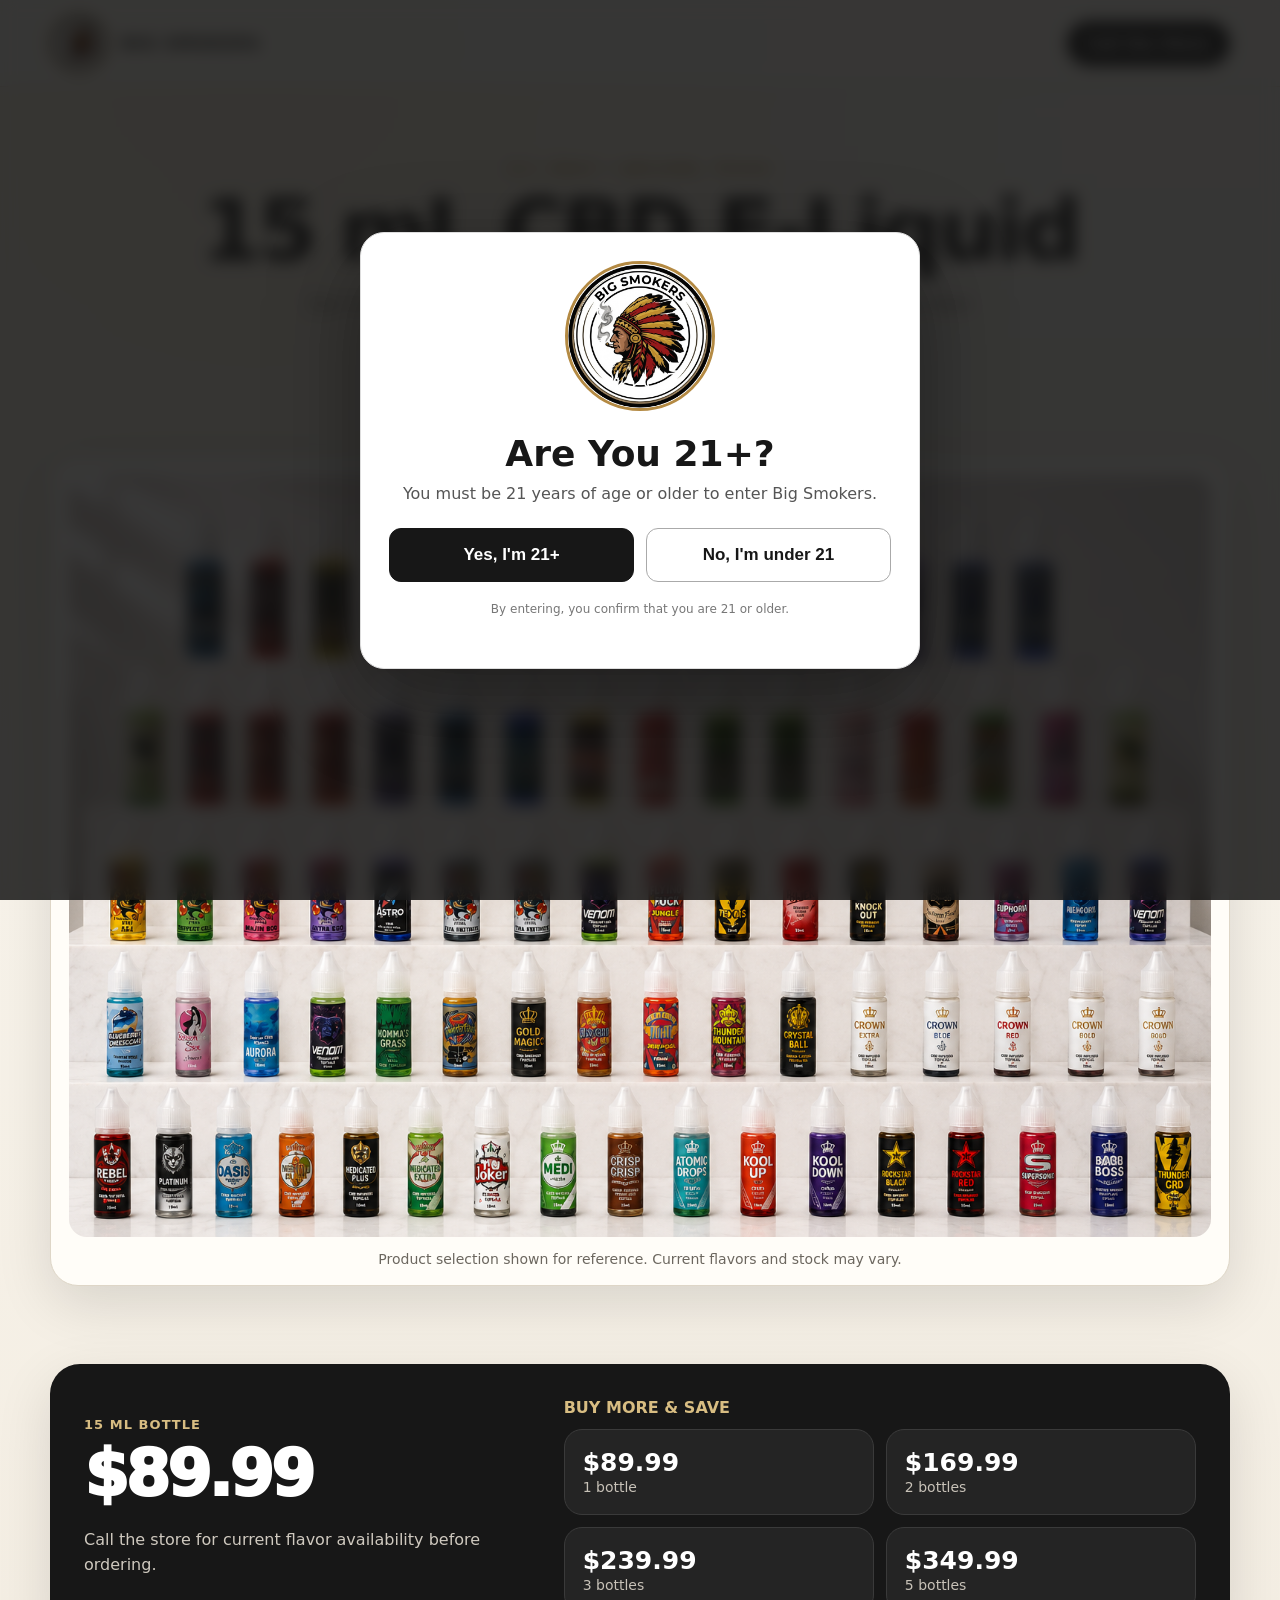
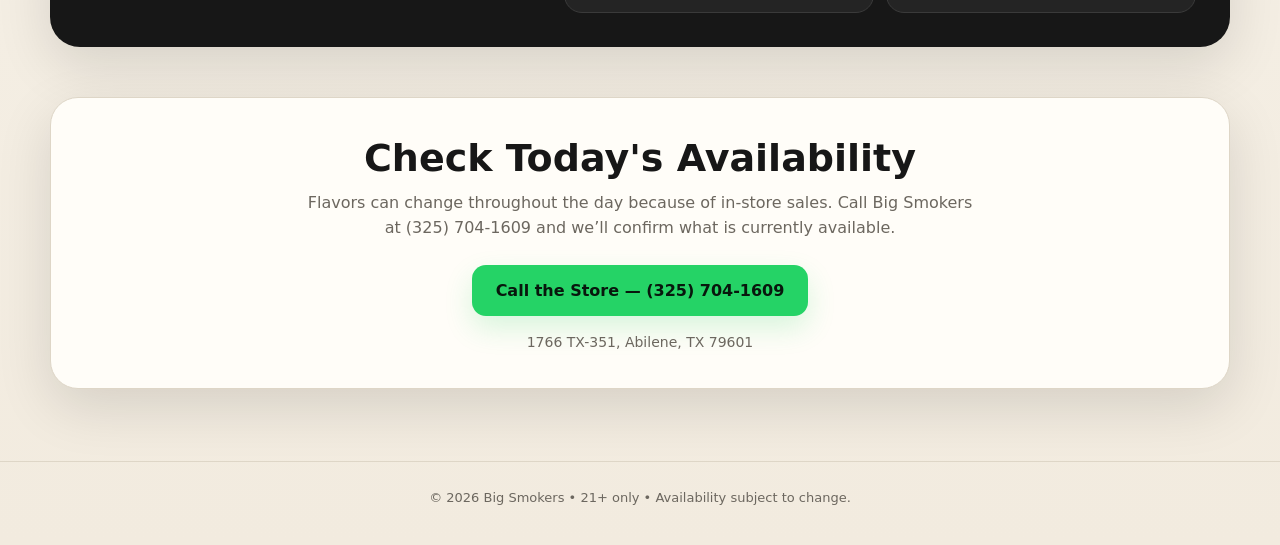
==== commit 3c760904: "Replace WhatsApp contact with store phone number" ====
--- a/index.html
+++ b/index.html
@@ -3,339 +3,217 @@
 <head>
 <meta charset="utf-8">
 <meta name="viewport" content="width=device-width,initial-scale=1">
-<title>DUMOU | دموع — Rooted in Heritage. Designed for Today.</title>
-<meta name="description" content="DUMOU is a clothing house inspired by ancient heritage and crafted for the modern world. Explore limited collections rooted in legacy, made with premium quality.">
-<link rel="preconnect" href="https://fonts.googleapis.com">
-<link rel="preconnect" href="https://fonts.gstatic.com" crossorigin>
-<link href="https://fonts.googleapis.com/css2?family=Cinzel:wght@500;600;700;800&family=Amiri:wght@400;700&family=EB+Garamond:ital,wght@0,400;0,500;0,600;1,400&family=Jost:wght@400;500;600&display=swap" rel="stylesheet">
-<link rel="icon" href="data:image/svg+xml,%3Csvg xmlns='http://www.w3.org/2000/svg' viewBox='0 0 100 100'%3E%3Ccircle cx='50' cy='50' r='48' fill='%231c140c'/%3E%3Ctext x='50' y='66' font-size='58' text-anchor='middle' fill='%23d9b466' font-family='Georgia'%3ED%3C/text%3E%3C/svg%3E">
-<link rel="stylesheet" href="assets/css/style.css">
+<title>Big Smokers | 15 mL CBD E-Liquid</title>
+<style>
+:root{
+  --cream:#f6f1e8;
+  --paper:#fffdf8;
+  --ink:#171717;
+  --muted:#6c675f;
+  --gold:#b48a43;
+  --gold2:#d8bd82;
+  --green:#25d366;
+  --line:#ded6c7;
+  --shadow:0 18px 55px rgba(0,0,0,.12);
+}
+*{box-sizing:border-box}
+html{scroll-behavior:smooth}
+body{
+  margin:0;
+  background:
+    radial-gradient(circle at 20% 0%,rgba(216,189,130,.20),transparent 34%),
+    linear-gradient(180deg,#faf7f0 0%,#f2ebdf 100%);
+  color:var(--ink);
+  font-family:Inter,ui-sans-serif,system-ui,-apple-system,BlinkMacSystemFont,"Segoe UI",sans-serif;
+}
+body.age-locked{overflow:hidden}
+a{text-decoration:none;color:inherit}
+.wrap{width:min(1180px,calc(100% - 32px));margin:auto}
+header{
+  position:sticky;top:0;z-index:20;
+  backdrop-filter:blur(14px);
+  background:rgba(250,247,240,.88);
+  border-bottom:1px solid rgba(180,138,67,.24);
+}
+nav{height:86px;display:flex;align-items:center;justify-content:space-between;gap:18px}
+.brand{display:flex;align-items:center;gap:14px;font-weight:900;letter-spacing:.08em}
+.brand img{width:58px;height:58px;border-radius:50%;object-fit:cover;border:2px solid var(--gold)}
+.phone-contact{
+  background:var(--ink);color:white;padding:13px 20px;border-radius:999px;font-weight:800
+}
+.hero{padding:74px 0 34px;text-align:center}
+.kicker{font-size:13px;letter-spacing:.18em;font-weight:900;color:var(--gold);text-transform:uppercase}
+h1{font-size:clamp(44px,8vw,86px);line-height:.95;margin:14px auto 18px;max-width:950px;letter-spacing:-.045em}
+.hero p{font-size:18px;line-height:1.6;color:var(--muted);max-width:700px;margin:0 auto 26px}
+.cta{
+  display:inline-flex;align-items:center;justify-content:center;
+  background:var(--green);color:#08170d;font-weight:900;
+  border-radius:14px;padding:16px 24px;box-shadow:0 12px 28px rgba(37,211,102,.18)
+}
+.photo-card{
+  margin:32px auto 0;background:var(--paper);border:1px solid var(--line);
+  border-radius:28px;padding:18px;box-shadow:var(--shadow);overflow:hidden
+}
+.photo-card img{display:block;width:100%;height:auto;border-radius:18px}
+.caption{margin-top:14px;color:var(--muted);font-size:14px}
+.price-section{padding:44px 0}
+.price-card{
+  display:grid;grid-template-columns:1fr 1.4fr;gap:28px;align-items:center;
+  background:var(--ink);color:white;border-radius:30px;padding:34px;box-shadow:var(--shadow)
+}
+.price-main .label{color:var(--gold2);font-weight:800;letter-spacing:.08em;text-transform:uppercase;font-size:13px}
+.price-main .price{font-size:64px;font-weight:950;letter-spacing:-.05em;margin:5px 0}
+.price-main p{color:#cfc9bf;line-height:1.6}
+.deals{display:grid;grid-template-columns:repeat(2,1fr);gap:12px}
+.deal{background:#242424;border:1px solid #3a3a3a;border-radius:18px;padding:18px}
+.deal strong{display:block;font-size:25px;color:white}
+.deal span{color:#c8c2b8;font-size:14px}
+.availability{padding:6px 0 72px}
+.availability-card{
+  text-align:center;background:var(--paper);border:1px solid var(--line);
+  border-radius:28px;padding:38px;box-shadow:var(--shadow)
+}
+.availability-card h2{font-size:38px;margin:0 0 10px}
+.availability-card p{color:var(--muted);max-width:680px;margin:0 auto 24px;line-height:1.6}
+.location{font-size:14px;margin-top:18px;color:var(--muted)}
+footer{border-top:1px solid var(--line);padding:28px 0 40px;text-align:center;color:var(--muted);font-size:13px}
+
+/* Age gate */
+.age-gate{
+  position:fixed;inset:0;z-index:999999;
+  display:flex;align-items:center;justify-content:center;
+  padding:18px;background:rgba(17,17,17,.84);
+  backdrop-filter:blur(8px);
+}
+.age-dialog{
+  width:min(560px,100%);background:white;border-radius:24px;
+  padding:28px;text-align:center;box-shadow:0 28px 90px rgba(0,0,0,.42);
+  border:1px solid #ddd;
+}
+.age-dialog img{
+  width:150px;height:150px;object-fit:cover;border-radius:50%;
+  border:3px solid var(--gold);margin-bottom:12px
+}
+.age-dialog h2{font-size:36px;margin:6px 0 8px}
+.age-dialog p{color:#555;line-height:1.5;margin:0 auto 22px}
+.age-actions{display:grid;grid-template-columns:1fr 1fr;gap:12px}
+.age-actions button{
+  min-height:54px;border-radius:12px;font-size:17px;font-weight:850;cursor:pointer
+}
+.yes{background:var(--ink);color:white;border:1px solid var(--ink)}
+.no{background:white;color:var(--ink);border:1px solid #aaa}
+.age-note{font-size:12px!important;color:#777!important;margin-top:18px!important}
+.denied{display:none}
+.age-dialog.denied-mode .initial{display:none}
+.age-dialog.denied-mode .denied{display:block}
+.age-dialog.denied-mode .age-actions{display:none}
+
+@media(max-width:760px){
+  nav{height:74px}.brand span{font-size:13px}.brand img{width:46px;height:46px}
+  .phone-contact{padding:11px 14px;font-size:14px}
+  .hero{padding:48px 0 24px}.hero p{font-size:16px}
+  .photo-card{padding:10px;border-radius:20px}.photo-card img{border-radius:13px}
+  .price-card{grid-template-columns:1fr;padding:24px}.price-main .price{font-size:54px}
+  .deals{grid-template-columns:1fr}
+  .availability-card{padding:28px 20px}.availability-card h2{font-size:32px}
+  .age-dialog{padding:22px}.age-dialog img{width:120px;height:120px}.age-dialog h2{font-size:30px}
+}
+</style>
 </head>
-<body class="loading">
-
-<div class="grain" aria-hidden="true"></div>
-
-<!-- ===== Header ===== -->
-<header id="siteHeader">
-  <div class="wrap nav-wrap">
-    <button class="icon-btn menu-btn" id="menuBtn" aria-label="Open menu" aria-expanded="false" aria-controls="mobileNav">
-      <svg width="22" height="16" viewBox="0 0 22 16" fill="none"><path d="M0 1h22M0 8h22M0 15h22" stroke="currentColor" stroke-width="1.6"/></svg>
-    </button>
-
-    <nav class="nav-left" aria-label="Primary">
-      <a href="#collections">Collections</a>
-      <a href="#lookbook">Lookbook</a>
+<body class="age-locked">
+
+<div id="ageGate" class="age-gate" role="dialog" aria-modal="true" aria-labelledby="ageTitle">
+  <div id="ageDialog" class="age-dialog">
+    <div class="initial">
+      <img src="big-smokers-logo.jpeg" alt="Big Smokers logo">
+      <h2 id="ageTitle">Are You 21+?</h2>
+      <p>You must be 21 years of age or older to enter Big Smokers.</p>
+      <div class="age-actions">
+        <button class="yes" onclick="enterSite()">Yes, I'm 21+</button>
+        <button class="no" onclick="denyAccess()">No, I'm under 21</button>
+      </div>
+      <p class="age-note">By entering, you confirm that you are 21 or older.</p>
+    </div>
+    <div class="denied">
+      <img src="big-smokers-logo.jpeg" alt="Big Smokers logo">
+      <h2>Access Restricted</h2>
+      <p>This website is intended only for visitors age 21 and older.</p>
+    </div>
+  </div>
+</div>
+
+<header>
+  <div class="wrap">
+    <nav>
+      <a class="brand" href="#">
+        <img src="big-smokers-logo.jpeg" alt="Big Smokers logo">
+        <span>BIG SMOKERS</span>
+      </a>
+      <a class="phone-contact" href="tel:+13257041609">Call the Store</a>
     </nav>
-
-    <a class="brand" href="#top" aria-label="DUMOU home">
-      <span class="brand-ar" lang="ar" dir="rtl">دموع</span>
-      <span class="brand-en">DUMOU</span>
-    </a>
-
-    <nav class="nav-right" aria-label="Secondary">
-      <a href="#legacy">About</a>
-      <a href="#journal">Journal</a>
-      <a href="#newsletter">Contact</a>
-    </nav>
-
-    <div class="nav-icons">
-      <button class="icon-btn" id="accountBtn" aria-label="Account">
-        <svg width="19" height="19" viewBox="0 0 24 24" fill="none"><circle cx="12" cy="8" r="4" stroke="currentColor" stroke-width="1.5"/><path d="M4 20c1.6-4 5-6 8-6s6.4 2 8 6" stroke="currentColor" stroke-width="1.5" stroke-linecap="round"/></svg>
-      </button>
-      <button class="icon-btn" id="bagBtn" aria-label="Bag, 0 items">
-        <svg width="18" height="19" viewBox="0 0 24 25" fill="none"><path d="M6 8h12l1 14H5L6 8Z" stroke="currentColor" stroke-width="1.5" stroke-linejoin="round"/><path d="M9 8V6a3 3 0 0 1 6 0v2" stroke="currentColor" stroke-width="1.5"/></svg>
-        <span class="bag-count" id="bagCount">0</span>
-      </button>
-    </div>
-  </div>
-
-  <!-- Mobile nav -->
-  <div class="mobile-nav" id="mobileNav">
-    <a href="#collections">Collections</a>
-    <a href="#lookbook">Lookbook</a>
-    <a href="#legacy">About</a>
-    <a href="#journal">Journal</a>
-    <a href="#newsletter">Contact</a>
   </div>
 </header>
 
-<main id="top">
-  <!-- ===== Hero ===== -->
-  <section class="hero" id="hero">
-    <div class="hero-bg" aria-hidden="true">
-      <div class="hero-vignette"></div>
-      <div class="hiero-col hiero-col--left" aria-hidden="true"></div>
-      <div class="hiero-col hiero-col--right" aria-hidden="true"></div>
-      <div class="palm palm--left" aria-hidden="true"></div>
-      <div class="palm palm--right" aria-hidden="true"></div>
-    </div>
-
-    <button class="hero-arrow hero-arrow--left" id="heroPrev" aria-label="Previous slide">
-      <svg width="14" height="24" viewBox="0 0 14 24" fill="none"><path d="M12 2 2 12l10 10" stroke="currentColor" stroke-width="1.6" stroke-linecap="round" stroke-linejoin="round"/></svg>
-    </button>
-    <button class="hero-arrow hero-arrow--right" id="heroNext" aria-label="Next slide">
-      <svg width="14" height="24" viewBox="0 0 14 24" fill="none"><path d="M2 2l10 10L2 22" stroke="currentColor" stroke-width="1.6" stroke-linecap="round" stroke-linejoin="round"/></svg>
-    </button>
-
-    <div class="wrap hero-inner">
-      <div class="hero-mark" lang="ar" dir="rtl">دموع</div>
-
-      <div class="hero-slides" id="heroSlides">
-        <article class="hero-slide is-active">
-          <h1 class="hero-title">DUMOU</h1>
-          <div class="hero-rule"><span></span><i class="sun-dot"></i><span></span></div>
-          <p class="hero-tagline">Rooted in heritage.<br>Designed for today.</p>
-        </article>
-        <article class="hero-slide">
-          <h1 class="hero-title">LEGACY</h1>
-          <div class="hero-rule"><span></span><i class="sun-dot"></i><span></span></div>
-          <p class="hero-tagline">Every thread carries a story<br>older than fashion itself.</p>
-        </article>
-        <article class="hero-slide">
-          <h1 class="hero-title">CRAFT</h1>
-          <div class="hero-rule"><span></span><i class="sun-dot"></i><span></span></div>
-          <p class="hero-tagline">Exceptional materials.<br>Crafted to perfection.</p>
-        </article>
-        <article class="hero-slide">
-          <h1 class="hero-title">LIMITED</h1>
-          <div class="hero-rule"><span></span><i class="sun-dot"></i><span></span></div>
-          <p class="hero-tagline">Exclusively designed.<br>Never mass produced.</p>
-        </article>
-        <article class="hero-slide">
-          <h1 class="hero-title">WORLDWIDE</h1>
-          <div class="hero-rule"><span></span><i class="sun-dot"></i><span></span></div>
-          <p class="hero-tagline">Delivering elegance,<br>wherever you are.</p>
-        </article>
-      </div>
-
-      <a class="btn btn-outline-gold" href="#legacy">Discover the Story</a>
-
-      <div class="hero-dots" id="heroDots" role="tablist" aria-label="Hero slides"></div>
+<main>
+  <section class="hero">
+    <div class="wrap">
+      <div class="kicker">21+ Only • Abilene, Texas</div>
+      <h1>15 mL CBD E-Liquid</h1>
+      <p>Our in-store selection changes frequently. View the collection below, then call us to check which flavors are available today.</p>
+      <a class="cta" href="tel:+13257041609">Call the Store — (325) 704-1609</a>
+
+      <div class="photo-card">
+        <img src="cbd-products.png" alt="Big Smokers CBD e-liquid selection">
+        <div class="caption">Product selection shown for reference. Current flavors and stock may vary.</div>
+      </div>
     </div>
   </section>
 
-  <!-- ===== Feature strip ===== -->
-  <section class="features">
-    <div class="wrap features-grid">
-      <div class="feature">
-        <span class="feature-icon" aria-hidden="true">
-          <svg viewBox="0 0 48 48" fill="none"><path d="M24 44V22" stroke="currentColor" stroke-width="1.6" stroke-linecap="round"/><path d="M24 24C24 12 12 10 6 12c1 8 8 13 18 12Z" stroke="currentColor" stroke-width="1.6" stroke-linejoin="round"/><path d="M24 20C24 8 36 6 42 8c-1 8-8 13-18 12Z" stroke="currentColor" stroke-width="1.6" stroke-linejoin="round"/></svg>
-        </span>
-        <h3>Timeless Heritage</h3>
-        <p>Inspired by ancient culture. Made for the modern world.</p>
-      </div>
-      <div class="feature">
-        <span class="feature-icon" aria-hidden="true">
-          <svg viewBox="0 0 48 48" fill="none"><path d="M24 4l3.6 12.4L40 20l-12.4 3.6L24 36l-3.6-12.4L8 20l12.4-3.6L24 4Z" stroke="currentColor" stroke-width="1.6" stroke-linejoin="round"/></svg>
-        </span>
-        <h3>Premium Quality</h3>
-        <p>Exceptional materials. Crafted to perfection.</p>
-      </div>
-      <div class="feature">
-        <span class="feature-icon" aria-hidden="true">
-          <svg viewBox="0 0 48 48" fill="none"><path d="M24 8c6 4 8 9 8 9s-6 2-8 2-8-2-8-2 2-5 8-9Z" stroke="currentColor" stroke-width="1.6" stroke-linejoin="round"/><path d="M24 19v21M24 19c-8 2-14 8-16 16 8 0 14-4 16-10M24 19c8 2 14 8 16 16-8 0-14-4-16-10" stroke="currentColor" stroke-width="1.6" stroke-linecap="round" stroke-linejoin="round"/></svg>
-        </span>
-        <h3>Limited Drops</h3>
-        <p>Exclusively designed. Never mass produced.</p>
-      </div>
-      <div class="feature">
-        <span class="feature-icon" aria-hidden="true">
-          <svg viewBox="0 0 48 48" fill="none"><path d="M24 42s14-9 14-21A14 14 0 0 0 24 8 14 14 0 0 0 10 21c0 12 14 21 14 21Z" stroke="currentColor" stroke-width="1.6" stroke-linejoin="round"/><circle cx="24" cy="20" r="4.5" stroke="currentColor" stroke-width="1.6"/></svg>
-        </span>
-        <h3>Worldwide Shipping</h3>
-        <p>Delivering elegance wherever you are.</p>
-      </div>
-    </div>
-  </section>
-
-  <!-- ===== Legacy / About teaser ===== -->
-  <section class="legacy" id="legacy">
-    <div class="wrap legacy-grid">
-      <div class="legacy-copy" data-reveal>
-        <span class="eyebrow">More Than Clothing</span>
-        <h2>A Legacy<br>You Wear.</h2>
-        <p>Every detail we create carries a story of strength, beauty, and heritage. This is not just fashion. This is DUMOU.</p>
-        <a class="link-arrow" href="#journal">About Dumou <svg width="20" height="10" viewBox="0 0 20 10" fill="none"><path d="M1 5h17M13 1l5 4-5 4" stroke="currentColor" stroke-width="1.4" stroke-linecap="round" stroke-linejoin="round"/></svg></a>
-      </div>
-
-      <div class="legacy-arch" data-reveal>
-        <div class="arch-frame">
-          <div class="arch-scene">
-            <div class="sky"></div>
-            <div class="sun"></div>
-            <div class="obelisk"></div>
-            <div class="palms-row" aria-hidden="true">
-              <span></span><span></span><span></span><span></span>
-            </div>
-            <div class="ground"></div>
+  <section class="price-section">
+    <div class="wrap">
+      <div class="price-card">
+        <div class="price-main">
+          <div class="label">15 mL Bottle</div>
+          <div class="price">$89.99</div>
+          <p>Call the store for current flavor availability before ordering.</p>
+        </div>
+        <div>
+          <div class="label" style="color:#d8bd82;font-weight:900;margin-bottom:12px">BUY MORE &amp; SAVE</div>
+          <div class="deals">
+            <div class="deal"><strong>$89.99</strong><span>1 bottle</span></div>
+            <div class="deal"><strong>$169.99</strong><span>2 bottles</span></div>
+            <div class="deal"><strong>$239.99</strong><span>3 bottles</span></div>
+            <div class="deal"><strong>$349.99</strong><span>5 bottles</span></div>
           </div>
         </div>
-        <div class="arch-pillar arch-pillar--left" aria-hidden="true"></div>
-        <div class="arch-pillar arch-pillar--right" aria-hidden="true"></div>
       </div>
     </div>
   </section>
 
-  <!-- ===== Heritage stats ===== -->
-  <section class="stats">
-    <div class="wrap stats-grid">
-      <div class="stat" data-reveal>
-        <span class="stat-num" data-count="1">01</span>
-        <span class="stat-label">Founding Collection</span>
-      </div>
-      <div class="stat" data-reveal>
-        <span class="stat-num" data-count="48">48</span>
-        <span class="stat-label">Countries Shipped To</span>
-      </div>
-      <div class="stat" data-reveal>
-        <span class="stat-num" data-count="100">100%</span>
-        <span class="stat-label">Handcrafted Details</span>
-      </div>
-      <div class="stat" data-reveal>
-        <span class="stat-num" data-count="0">∞</span>
-        <span class="stat-label">Stories Carried Forward</span>
-      </div>
-    </div>
-  </section>
-
-  <!-- ===== Collections ===== -->
-  <section class="collections" id="collections">
+  <section class="availability">
     <div class="wrap">
-      <div class="section-head" data-reveal>
-        <span class="eyebrow">Shop By</span>
-        <h2>Our Collections</h2>
-      </div>
-
-      <div class="collection-grid">
-        <a class="collection-card" href="#" data-reveal>
-          <div class="collection-media collection-media--1"></div>
-          <div class="collection-info">
-            <h3>The Nomad Line</h3>
-            <span>Everyday essentials</span>
-          </div>
-        </a>
-        <a class="collection-card" href="#" data-reveal>
-          <div class="collection-media collection-media--2"></div>
-          <div class="collection-info">
-            <h3>Golden Dynasty</h3>
-            <span>Statement outerwear</span>
-          </div>
-        </a>
-        <a class="collection-card" href="#" data-reveal>
-          <div class="collection-media collection-media--3"></div>
-          <div class="collection-info">
-            <h3>Desert Bloom</h3>
-            <span>Women's capsule</span>
-          </div>
-        </a>
-        <a class="collection-card" href="#" data-reveal>
-          <div class="collection-media collection-media--4"></div>
-          <div class="collection-info">
-            <h3>Relic Drop No.1</h3>
-            <span>Limited edition</span>
-          </div>
-        </a>
-      </div>
-    </div>
-  </section>
-
-  <!-- ===== Lookbook ===== -->
-  <section class="lookbook" id="lookbook">
-    <div class="wrap">
-      <div class="section-head section-head--light" data-reveal>
-        <span class="eyebrow">Editorial</span>
-        <h2>The Lookbook</h2>
-        <p>A visual journey through DUMOU's founding season — where ancient motifs meet modern silhouettes.</p>
-      </div>
-      <div class="lookbook-grid">
-        <div class="look look--1" data-reveal></div>
-        <div class="look look--2" data-reveal></div>
-        <div class="look look--3" data-reveal></div>
-        <div class="look look--4" data-reveal></div>
-        <div class="look look--5" data-reveal></div>
-      </div>
-      <div class="center-cta" data-reveal>
-        <a class="btn btn-outline-gold" href="#newsletter">View Full Lookbook</a>
-      </div>
-    </div>
-  </section>
-
-  <!-- ===== Quote / Journal teaser ===== -->
-  <section class="quote-section" id="journal">
-    <div class="wrap quote-wrap" data-reveal>
-      <span class="quote-mark" aria-hidden="true">&ldquo;</span>
-      <p class="quote-text">Clothing that remembers where it came from — and honors where you're going.</p>
-      <span class="quote-cite">The DUMOU Journal</span>
-    </div>
-  </section>
-
-  <!-- ===== Newsletter ===== -->
-  <section class="newsletter" id="newsletter">
-    <div class="wrap">
-      <div class="newsletter-card" data-reveal>
-        <h2>Join the Inner Circle</h2>
-        <p>Be first to know about limited drops, restocks, and the stories behind every collection.</p>
-        <form class="newsletter-form" id="newsletterForm">
-          <input type="email" name="email" placeholder="Your email address" required aria-label="Email address">
-          <button type="submit" class="btn btn-solid-gold">Subscribe</button>
-        </form>
-        <p class="newsletter-note" id="newsletterNote">No spam. Unsubscribe anytime.</p>
+      <div class="availability-card">
+        <h2>Check Today's Availability</h2>
+        <p>Flavors can change throughout the day because of in-store sales. Call Big Smokers at (325) 704-1609 and we’ll confirm what is currently available.</p>
+        <a class="cta" href="tel:+13257041609">Call the Store — (325) 704-1609</a>
+        <div class="location">1766 TX-351, Abilene, TX 79601</div>
       </div>
     </div>
   </section>
 </main>
 
-<!-- ===== Footer ===== -->
 <footer>
-  <div class="wrap footer-grid">
-    <div class="footer-brand">
-      <a class="brand brand--footer" href="#top">
-        <span class="brand-ar" lang="ar" dir="rtl">دموع</span>
-        <span class="brand-en">DUMOU</span>
-      </a>
-      <p>A clothing house rooted in ancient heritage, designed for today. Every piece carries a story worth wearing.</p>
-      <div class="socials" aria-label="Social media">
-        <a href="#" aria-label="Instagram"><svg width="18" height="18" viewBox="0 0 24 24" fill="none"><rect x="3" y="3" width="18" height="18" rx="5" stroke="currentColor" stroke-width="1.5"/><circle cx="12" cy="12" r="4" stroke="currentColor" stroke-width="1.5"/><circle cx="17.5" cy="6.5" r="1" fill="currentColor"/></svg></a>
-        <a href="#" aria-label="Pinterest"><svg width="18" height="18" viewBox="0 0 24 24" fill="none"><circle cx="12" cy="12" r="9" stroke="currentColor" stroke-width="1.5"/><path d="M9 18c1-3 1.6-5.8 2-8m0 0a3.2 3.2 0 1 1 5.6 2.1c-.6 1.6-1.9 2.5-3.3 2.1-1.1-.3-1.6-1.3-1.2-2.6" stroke="currentColor" stroke-width="1.4" stroke-linecap="round"/></svg></a>
-        <a href="#" aria-label="TikTok"><svg width="18" height="18" viewBox="0 0 24 24" fill="none"><path d="M14 4v10.5a3.5 3.5 0 1 1-3-3.46" stroke="currentColor" stroke-width="1.5" stroke-linecap="round"/><path d="M14 4c.4 2.2 2 3.8 4.2 4.1" stroke="currentColor" stroke-width="1.5" stroke-linecap="round"/></svg></a>
-      </div>
-    </div>
-
-    <div class="footer-col">
-      <h4>Shop</h4>
-      <a href="#collections">Collections</a>
-      <a href="#lookbook">Lookbook</a>
-      <a href="#collections">New Arrivals</a>
-      <a href="#collections">Limited Drops</a>
-    </div>
-
-    <div class="footer-col">
-      <h4>About</h4>
-      <a href="#legacy">Our Story</a>
-      <a href="#journal">Journal</a>
-      <a href="#">Sustainability</a>
-      <a href="#">Craftsmanship</a>
-    </div>
-
-    <div class="footer-col">
-      <h4>Help</h4>
-      <a href="#">Shipping &amp; Returns</a>
-      <a href="#">Size Guide</a>
-      <a href="#">FAQ</a>
-      <a href="#newsletter">Contact Us</a>
-    </div>
-  </div>
-
-  <div class="footer-divider" aria-hidden="true"></div>
-
-  <div class="wrap footer-bottom">
-    <span>© <span id="year"></span> DUMOU. All rights reserved.</span>
-    <span class="footer-tag">Rooted in heritage. Designed for today.</span>
-  </div>
+  <div class="wrap">© 2026 Big Smokers • 21+ only • Availability subject to change.</div>
 </footer>
 
-<div class="toast" id="toast" role="status" aria-live="polite"></div>
-
-<script src="assets/js/main.js"></script>
+<script>
+function enterSite(){
+  document.getElementById("ageGate").style.display="none";
+  document.body.classList.remove("age-locked");
+}
+function denyAccess(){
+  document.getElementById("ageDialog").classList.add("denied-mode");
+}
+</script>
 </body>
 </html>
